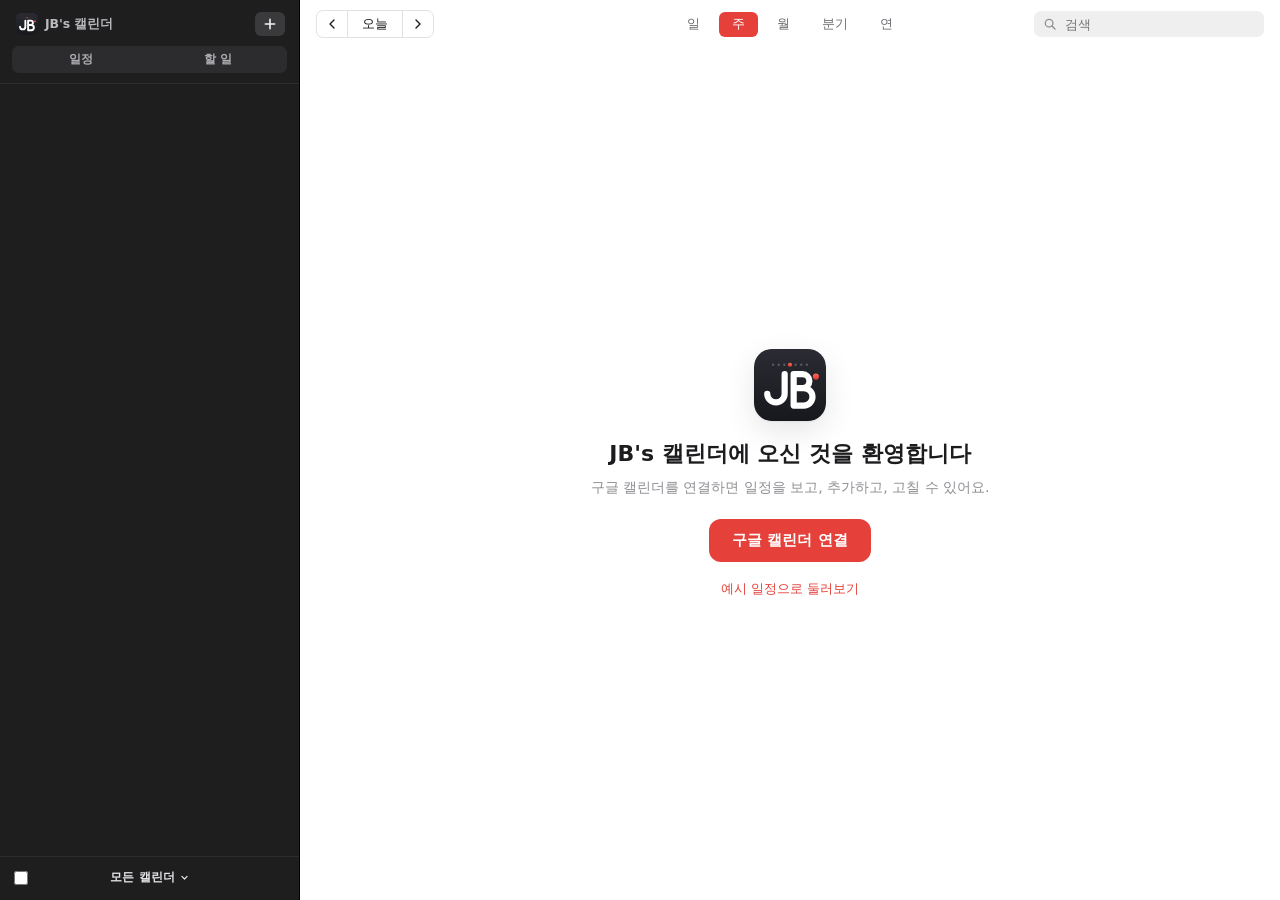
==== index.html @ 86b1883e "Tasks (Google Tasks) in day lists, tasks screen and sidebar; same text size for all-day labels; back" ====
<!doctype html>
<html lang="ko">
<head>
  <meta charset="utf-8">
  <meta name="viewport" content="width=device-width, initial-scale=1, viewport-fit=cover">
  <title>JB's 캘린더</title>
  <meta name="description" content="JB 전용 캘린더">
  <meta name="theme-color" content="#ffffff" media="(prefers-color-scheme: light)">
  <meta name="theme-color" content="#1c1c1e" media="(prefers-color-scheme: dark)">
  <meta name="apple-mobile-web-app-capable" content="yes">
  <meta name="mobile-web-app-capable" content="yes">
  <meta name="apple-mobile-web-app-status-bar-style" content="default">
  <meta name="apple-mobile-web-app-title" content="JB's 캘린더">
  <link rel="manifest" href="manifest.webmanifest">
  <link rel="icon" href="icons/icon.svg" type="image/svg+xml">
  <link rel="icon" href="icons/icon-32.png" sizes="32x32" type="image/png">
  <link rel="apple-touch-icon" href="icons/apple-touch-icon.png">
  <link rel="stylesheet" href="css/styles.css">
</head>
<body>
  <div class="app" id="app">
    <!-- 빠른 입력: 데스크톱은 왼쪽 위 ＋ 아래에 뜨는 작은 창, 휴대폰은 아래에서 올라오는 시트 -->
    <header class="topbar" id="quickPop">
      <div class="qsheet" id="quickSheet" role="dialog" aria-label="새 일정 빠른 입력">
        <div class="qs-grab"></div>
        <div class="qs-head">
          <button type="button" class="qs-btn" id="qsCancel">취소</button>
          <strong>새 일정</strong>
          <button type="submit" class="qs-btn strong" id="qsAdd" form="quickForm">추가</button>
        </div>
        <form class="quick" id="quickForm" autocomplete="off">
          <svg class="quick-icon" viewBox="0 0 24 24" width="18" height="18"><path d="M12 5v14M5 12h14" stroke="currentColor" stroke-width="2.2" stroke-linecap="round"/></svg>
          <input id="quick" type="text" enterkeyhint="done"
            placeholder="빠른 입력: 내일 오후 3시 팀 회의 @본관 /업무" aria-label="자연어로 일정 추가">
          <div class="quick-preview" id="quickPreview" hidden></div>
        </form>
        <p class="qs-hint">예) 내일 오후 3시 팀 회의 @본관 /업무 · 다음주 금요일 7시~9시 저녁 · 모레 종일 연차 · 3일 후 마감</p>
      </div>
      <div class="account" id="account">
        <span class="badge" id="modeBadge" hidden>데모</span>
        <button class="btn ghost" id="authBtn" type="button">구글 연결</button>
      </div>
    </header>
    <div class="qs-scrim" id="qsScrim"></div>

    <!-- 데스크톱: 왼쪽 막대. 휴대폰: ☰ 로 여는 캘린더·설정 시트 -->
    <aside class="sidebar" id="sidebar">
      <!-- 데스크톱 왼쪽 어두운 막대: 앱 이름 + ＋ / 큰 연·월 + 미니 달력 / 날짜별 일정 / 캘린더 묶음 -->
      <div class="sb-top">
        <div class="brand">
          <img src="icons/icon.svg" alt="" width="22" height="22">
          <span id="appName">JB's 캘린더</span>
        </div>
        <button class="sb-plus" id="plusBtn" type="button" aria-label="새 일정 빠른 입력" title="새 일정 빠른 입력 (N)">
          <svg viewBox="0 0 24 24" width="16" height="16"><path d="M12 5v14M5 12h14" stroke="currentColor" stroke-width="2.4" stroke-linecap="round"/></svg>
        </button>
      </div>
      <div class="m-menu-head">
        <strong>캘린더</strong>
        <button type="button" class="qs-btn strong" id="menuDone">완료</button>
      </div>
      <div class="m-menu-acts">
        <button type="button" id="mTodayBtn">오늘로 이동</button>
        <button type="button" id="mViewBtn">3일 보기</button>
        <button type="button" id="mTasksBtn">할 일</button>
      </div>
      <section class="mini" id="mini"></section>
      <!-- 데스크톱 왼쪽: 날짜별 일정 / 할 일 목록 바꾸기 -->
      <div class="sb-tabs" id="sbTabs" role="tablist">
        <button type="button" id="sbEvTab" data-sbtab="ev" role="tab">일정</button>
        <button type="button" id="sbTasksTab" data-sbtab="tasks" role="tab">할 일</button>
      </div>
      <section class="upcoming">
        <h2 class="side-h">다가오는 일정</h2>
        <div id="upcoming"></div>
      </section>
      <section class="sb-tasks tp-host" id="sbTasks" aria-label="할 일" hidden></section>
      <section class="cals" id="calsPanel">
        <h2 class="side-h">캘린더</h2>
        <div class="acct-slot" id="acctSlot"></div>
        <div id="calList"></div>
        <div class="cal-set">
          <label class="cs-row">주 시작
            <select id="weekStartSel">
              <option value="1">월요일</option>
              <option value="0">일요일</option>
            </select>
          </label>
          <button type="button" class="link-btn" id="unhideBtn" hidden></button>
        </div>
      </section>
      <div class="sb-foot">
        <input type="checkbox" id="allCals" aria-label="모든 캘린더 보기">
        <button type="button" class="sb-set" id="calSetBtn" aria-haspopup="true"><span id="calSetLabel">모든 캘린더</span> <svg viewBox="0 0 12 12" width="9" height="9"><path d="M2.5 4.5 6 8l3.5-3.5" fill="none" stroke="currentColor" stroke-width="1.6" stroke-linecap="round" stroke-linejoin="round"/></svg></button>
      </div>
    </aside>

    <main class="main">
      <!-- 휴대폰 위쪽: 큰 연·월 제목(누르면 오늘로) + 월 달력(손잡이로 한 주까지 접힘) -->
      <div class="m-head">
        <button class="m-month" id="monthToggle" aria-label="오늘로 이동"><span id="mTitle"></span></button>
      </div>
      <div class="ticker" id="ticker"></div>

      <div class="toolbar">
        <div class="nav">
          <button class="icon-btn" id="prevBtn" aria-label="이전">
            <svg viewBox="0 0 24 24" width="20" height="20"><path d="M15 6l-6 6 6 6" fill="none" stroke="currentColor" stroke-width="2" stroke-linecap="round" stroke-linejoin="round"/></svg>
          </button>
          <button class="btn" id="todayBtn">오늘</button>
          <button class="icon-btn" id="nextBtn" aria-label="다음">
            <svg viewBox="0 0 24 24" width="20" height="20"><path d="M9 6l6 6-6 6" fill="none" stroke="currentColor" stroke-width="2" stroke-linecap="round" stroke-linejoin="round"/></svg>
          </button>
        </div>
        <h1 class="title" id="title"></h1>
        <div class="seg" id="viewSeg" role="tablist">
          <button data-view="day">일</button>
          <button data-view="week">주</button>
          <button data-view="month">월</button>
          <button data-view="quarter">분기</button>
          <button data-view="year">연</button>
        </div>
        <div class="d-search" id="dSearchBox">
          <label class="ds-box">
            <svg viewBox="0 0 24 24" width="14" height="14"><circle cx="10.5" cy="10.5" r="6.5" fill="none" stroke="currentColor" stroke-width="2.2"/><path d="M15.5 15.5l5 5" stroke="currentColor" stroke-width="2.4" stroke-linecap="round"/></svg>
            <input id="dSearch" type="search" placeholder="검색" aria-label="일정 검색" autocomplete="off">
          </label>
          <div class="ds-pop" id="dSearchPop" hidden><div class="ds-list" id="dSearchList"></div></div>
        </div>
      </div>
      <div class="banner" id="banner" hidden></div>
      <div class="banner ask" id="askBanner" hidden>
        <span>할 일(Google Tasks)을 보려면 구글 권한을 한 번 더 허용해 주세요.</span>
        <span class="ask-btns"><button type="button" class="btn small primary" data-act="tasks-consent">허용하기</button><button type="button" class="btn small ghost" data-act="tasks-later">나중에</button></span>
      </div>
      <div class="view" id="view"></div>

    </main>

    <!-- 휴대폰 아래 떠 있는 막대: ☰ 캘린더·설정 / 새 일정 빠른 입력 / 검색 · 새 일정 편집 -->
    <nav class="m-bar" id="mBar">
      <button class="mb-round" id="menuBtn" aria-label="캘린더·설정">
        <svg viewBox="0 0 24 24" width="24" height="24"><path d="M4 7h16M4 12h16M4 17h16" stroke="currentColor" stroke-width="2" stroke-linecap="round"/></svg>
      </button>
      <button class="mb-pill mb-quick" id="quickBtn"><span>새 일정…</span></button>
      <div class="mb-pill mb-pair">
        <button id="searchBtn" aria-label="일정 검색">
          <svg viewBox="0 0 24 24" width="25" height="25"><circle cx="10.5" cy="10.5" r="6.5" fill="none" stroke="currentColor" stroke-width="2"/><path d="M15.5 15.5l5 5" stroke="currentColor" stroke-width="2.2" stroke-linecap="round"/></svg>
        </button>
        <button id="addBtn" aria-label="새 일정 만들기">
          <svg viewBox="0 0 24 24" width="25" height="25"><path d="M12 4.5v15M4.5 12h15" stroke="currentColor" stroke-width="2.1" stroke-linecap="round"/></svg>
        </button>
      </div>
    </nav>

    <div class="m-search" id="searchSheet" role="dialog" aria-label="일정 검색">
      <div class="ms-head">
        <label class="ms-box">
          <svg viewBox="0 0 24 24" width="18" height="18"><circle cx="10.5" cy="10.5" r="6.5" fill="none" stroke="currentColor" stroke-width="2"/><path d="M15.5 15.5l5 5" stroke="currentColor" stroke-width="2.2" stroke-linecap="round"/></svg>
          <input id="searchInput" type="search" enterkeyhint="search" placeholder="제목·장소·메모 검색" aria-label="일정 검색" autocomplete="off">
        </label>
        <button type="button" class="qs-btn" id="searchCancel">취소</button>
      </div>
      <div class="ms-list ag-main m-list" id="searchList"></div>
    </div>

    <!-- 휴대폰 할 일 화면(☰ → 할 일). 내용은 데스크톱 왼쪽 「할 일」과 같은 tp-host 로 그린다 -->
    <div class="m-tasks" id="tasksSheet" role="dialog" aria-label="할 일">
      <div class="mt-head">
        <strong>할 일</strong>
        <button type="button" class="qs-btn strong" id="tasksDone">완료</button>
      </div>
      <div class="mt-body tp-host" id="tasksBody"></div>
    </div>
  </div>

  <dialog class="editor" id="editor">
    <form method="dialog" id="editorForm">
      <div class="ed-head">
        <span class="ed-dot" id="edDot"></span>
        <input name="title" class="ed-title" placeholder="제목" required>
      </div>
      <p class="ed-note" id="edNote" hidden></p>
      <div class="ed-group">
        <label class="row">캘린더 <select name="calendarId"></select></label>
      </div>
      <div class="ed-group">
        <label class="row switch">종일 <input type="checkbox" name="allDay"></label>
        <div class="row two">
          <span>시작</span>
          <input type="date" name="sDate" required><input type="time" name="sTime" step="300">
        </div>
        <div class="row two">
          <span>종료</span>
          <input type="date" name="eDate" required><input type="time" name="eTime" step="300">
        </div>
        <label class="row">알림
          <select name="reminder">
            <option value="none">없음</option>
            <option value="default">기본</option>
            <option value="5">5분 전</option>
            <option value="10">10분 전</option>
            <option value="15">15분 전</option>
            <option value="30">30분 전</option>
            <option value="60">1시간 전</option>
            <option value="1440">1일 전</option>
          </select>
        </label>
      </div>
      <div class="ed-group">
        <label class="row">장소 <input name="location" placeholder="장소 추가"></label>
        <label class="row col">메모 <textarea name="note" rows="3" placeholder="메모"></textarea></label>
      </div>
      <a class="ed-link" id="edLink" target="_blank" rel="noopener" hidden>구글 캘린더에서 열기 ↗</a>
      <div class="ed-actions">
        <button type="button" class="btn danger" id="edDelete">삭제</button>
        <span class="spacer"></span>
        <button type="button" class="btn" id="edCancel">취소</button>
        <button type="submit" class="btn primary" id="edSave">저장</button>
      </div>
    </form>
  </dialog>

  <dialog class="editor" id="taskEditor">
    <form method="dialog" id="taskForm">
      <div class="ed-head">
        <span class="tsk-box ed-tbox" id="tfBox" aria-hidden="true"></span>
        <input name="title" class="ed-title" placeholder="할 일" required>
      </div>
      <div class="ed-group">
        <label class="row">목록 <select name="listId"></select></label>
        <label class="row switch">마감일 <input type="checkbox" name="hasDue"></label>
        <label class="row" id="tfDueRow">날짜 <input type="date" name="due"></label>
        <label class="row switch">완료 <input type="checkbox" name="done"></label>
      </div>
      <div class="ed-group">
        <label class="row col">메모 <textarea name="notes" rows="3" placeholder="메모"></textarea></label>
      </div>
      <a class="ed-link" id="tfLink" target="_blank" rel="noopener" hidden>구글 할 일에서 열기 ↗</a>
      <div class="ed-actions">
        <button type="button" class="btn danger" id="tfDelete">삭제</button>
        <span class="spacer"></span>
        <button type="button" class="btn" id="tfCancel">취소</button>
        <button type="submit" class="btn primary" id="tfSave">저장</button>
      </div>
    </form>
  </dialog>

  <div class="toast" id="toast" hidden></div>
  <script type="module" src="js/app.js"></script>
</body>
</html>
---- css/styles.css ----
/* JB's 캘린더 — 화면 스타일. 밝은/어두운 모드 모두 지원
   휴대폰: 위 밝은 월 달력(점 표시, 손잡이로 한 주까지 접힘) + 아래 어두운 날짜별 목록 + 떠 있는 아래 막대.
   데스크톱: 왼쪽 어두운 막대(큰 연·월, 미니 달력, 날짜별 일정, 캘린더 묶음) + 오른쪽 밝은 달력(일·주·월·분기·연). */
:root {
  --bg: #ffffff;
  --panel: #ffffff;
  --side: #f5f5f7;
  --grouped: #f2f2f7;
  --card: #ffffff;
  --band: #f7f7f9;
  --line: #e1e1e6;
  --line-soft: #ececf0;
  --text: #1c1c1e;
  --muted: #8e8e93;
  --accent: #e5413a;
  --accent-ink: #ffffff;
  --accent-soft: #fdebea;
  --now: #e5413a;
  --sun: #e5413a;
  --sat: #2f78f0;
  --shadow: 0 1px 2px rgb(0 0 0 / .05), 0 10px 30px rgb(0 0 0 / .10);
  --hair: .5px;
  --r: 12px;
  --sidebar: 280px;
  --tabbar: 52px;
  color-scheme: light dark;
  font-family: -apple-system, BlinkMacSystemFont, "Apple SD Gothic Neo", Pretendard, "Malgun Gothic", "Noto Sans KR", system-ui, sans-serif;
  -webkit-font-smoothing: antialiased;
  -webkit-tap-highlight-color: transparent;
}
/* 휴대폰 화면 색: 위 달력은 밝게, 아래 목록은 늘 어둡게 */
:root {
  --m-red: #e8372c; --m-blue: #3a87f2; --m-sel: #1c1c1e; --m-sel-ink: #fff; --m-other: #a5a5aa; --m-wkend: #f3f3f5; --m-band: #e9e9eb;
  --m-grab: #8a8a8e; --m-bg: #111111; --m-sep: #2a2a2c; --m-gray: #a1a1a6; --m-time: #a9b0bb;
}
@media (prefers-color-scheme: dark) {
  :root { --m-red: #ff5146; --m-sel: #f2f2f7; --m-sel-ink: #000; --m-other: #5a5a5f; --m-wkend: #232326; --m-band: #2e2e31; --m-grab: #6a6a6e; }
}
@media (prefers-color-scheme: dark) {
  :root {
    --bg: #1c1c1e; --panel: #1c1c1e; --side: #232326; --grouped: #000000; --card: #1c1c1e; --band: #252528;
    --line: #38383c; --line-soft: #2c2c30;
    --text: #f2f2f7; --muted: #8e8e93; --accent: #ff554d; --accent-soft: #3a2120; --now: #ff554d;
    --sun: #ff6a62; --sat: #5ea2ff;
    --shadow: 0 1px 2px rgb(0 0 0 / .4), 0 14px 36px rgb(0 0 0 / .5);
  }
}

* { box-sizing: border-box; }
html, body { margin: 0; height: 100%; background: var(--bg); color: var(--text); }
/* 아이폰 사파리가 기기 설정에 따라 일부 글자만 저절로 키우지 않게(밝은/다크·기기와 상관없이 CSS 크기 그대로) */
html { -webkit-text-size-adjust: 100%; text-size-adjust: 100%; }
body { overflow: hidden; font-size: 14px; }
button { font: inherit; color: inherit; background: none; border: 0; cursor: pointer; padding: 0; }
input, select, textarea { font: inherit; color: inherit; }
[hidden] { display: none !important; }
.spacer { flex: 1; }

/* ---------- 큰 틀 (데스크톱) ---------- */
.app {
  display: grid;
  grid-template-columns: var(--sidebar) 1fr;
  grid-template-rows: auto 1fr;
  grid-template-areas: "top top" "side main";
  height: 100vh; height: 100dvh;
  padding: env(safe-area-inset-top) env(safe-area-inset-right) 0 env(safe-area-inset-left);
}
.topbar {
  grid-area: top; display: flex; align-items: center; gap: 16px;
  padding: 10px 16px; border-bottom: 1px solid var(--line); background: var(--side);
}
.brand { display: flex; align-items: center; gap: 10px; width: calc(var(--sidebar) - 32px); font-weight: 800; font-size: 17px; letter-spacing: -.02em; flex: none; }
.brand img { border-radius: 7px; box-shadow: 0 1px 3px rgb(0 0 0 / .18); }
.account { margin-left: auto; display: flex; align-items: center; gap: 8px; }
.badge { font-size: 11px; font-weight: 700; padding: 3px 8px; border-radius: 99px; background: var(--accent-soft); color: var(--accent); }

.sidebar {
  grid-area: side; overflow-y: auto; background: var(--side);
  border-right: 1px solid var(--line); padding: 14px 14px 32px;
}
.main { grid-area: main; display: flex; flex-direction: column; min-width: 0; min-height: 0; background: var(--panel); }
.view { flex: 1; min-height: 0; position: relative; }

/* 휴대폰 전용 요소는 데스크톱에서 숨김 */
.m-head, .ticker, .m-bar, .m-search, .m-tasks, .m-menu-head, .m-menu-acts, .qs-scrim, .qs-grab, .qs-head, .qs-hint { display: none; }
.qsheet { display: contents; }

/* ---------- 버튼 ---------- */
.btn {
  border: 1px solid var(--line); background: var(--panel); border-radius: 8px;
  padding: 6px 12px; font-weight: 600; font-size: 13px; white-space: nowrap;
}
.btn:hover { background: var(--line-soft); }
.btn.ghost { background: transparent; }
.btn.primary { background: var(--accent); color: var(--accent-ink); border-color: transparent; }
.btn.primary:hover { filter: brightness(1.06); }
.btn.danger { color: var(--now); }
.btn.small { padding: 3px 9px; font-size: 12px; }
.btn.big { padding: 11px 22px; font-size: 15px; border-radius: 12px; }
.icon-btn { width: 32px; height: 32px; border-radius: 8px; display: inline-grid; place-items: center; color: var(--muted); }
.icon-btn:hover { background: var(--line-soft); color: var(--text); }
.icon-btn.sm { width: 26px; height: 26px; font-size: 18px; }
.link-btn { color: var(--accent); font-size: 13px; margin-top: 8px; }

/* ---------- 빠른 입력 ---------- */
.quick { position: relative; flex: 1; max-width: 680px; }
.quick input {
  width: 100%; height: 38px; border-radius: 10px; border: 1px solid var(--line);
  background: var(--panel); padding: 0 14px 0 38px; font-size: 15px; outline: none;
  box-shadow: 0 1px 1px rgb(0 0 0 / .03);
}
.quick input:focus { border-color: var(--accent); box-shadow: 0 0 0 3px color-mix(in srgb, var(--accent) 20%, transparent); }
.quick-icon { position: absolute; left: 12px; top: 10px; color: var(--accent); }
.quick-preview {
  position: absolute; left: 0; right: 0; top: 46px; z-index: 30;
  background: var(--panel); border: 1px solid var(--line); border-radius: 12px; box-shadow: var(--shadow);
  padding: 11px 14px; display: flex; flex-wrap: wrap; align-items: center; gap: 6px 12px; font-size: 13px;
}
.quick-preview strong { width: 100%; font-size: 15px; display: flex; align-items: center; gap: 8px; }
.quick-preview strong::before { content: ""; width: 4px; height: 18px; border-radius: 2px; background: var(--c); flex: none; }
.pv-row { color: var(--muted); }
.pv-row em { display: none; }
.quick-preview .pv-date { color: var(--text); font-weight: 600; }
.pv-why { font-size: 11px; font-weight: 700; color: var(--accent); background: color-mix(in srgb, var(--accent) 12%, transparent); padding: 1px 6px; border-radius: 5px; margin-left: 4px; }
.pv-cal span { display: inline-flex; align-items: center; gap: 5px; }
.pv-cal i { width: 8px; height: 8px; border-radius: 50%; background: var(--c); }
.quick-preview kbd { margin-left: auto; font: 600 11px ui-monospace, monospace; color: var(--muted); border: 1px solid var(--line); border-radius: 5px; padding: 1px 5px; }

/* ---------- 데스크톱 도구막대 ---------- */
.toolbar { display: flex; align-items: center; gap: 14px; padding: 12px 18px; border-bottom: 1px solid var(--line); }
.nav { display: flex; align-items: center; gap: 4px; }
.title { font-size: 21px; margin: 0; letter-spacing: -.02em; font-weight: 800; white-space: nowrap; }
.seg { margin-left: auto; display: flex; background: var(--side); border: 1px solid var(--line); border-radius: 9px; padding: 2px; }
.seg button { padding: 5px 14px; border-radius: 7px; font-weight: 600; font-size: 13px; color: var(--muted); }
.seg button.on { background: var(--panel); color: var(--text); box-shadow: 0 1px 3px rgb(0 0 0 / .12); }
.banner { padding: 8px 18px; background: color-mix(in srgb, var(--now) 10%, var(--panel)); color: var(--now); font-size: 13px; border-bottom: 1px solid var(--line); }

/* ---------- 미니 달력 (데스크톱 왼쪽) ---------- */
.mc-head { display: flex; align-items: center; justify-content: space-between; padding: 0 2px 6px; }
.mc-head strong { font-size: 15px; font-weight: 800; }
.mc-grid { display: grid; grid-template-columns: repeat(7, 1fr); text-align: center; }
.mc-wd { font-size: 11px; color: var(--muted); padding: 4px 0; font-weight: 600; }
.mc-day { height: 36px; display: flex; flex-direction: column; align-items: center; justify-content: center; gap: 2px; border-radius: 9px; font-size: 13px; font-variant-numeric: tabular-nums; }
.mc-day span { width: 25px; height: 25px; line-height: 25px; border-radius: 50%; }
.mc-day b { display: flex; gap: 2px; height: 4px; }
.mc-day b i { width: 4px; height: 4px; border-radius: 50%; }
.mc-day:hover { background: var(--line-soft); }
.mc-day.inrange { background: color-mix(in srgb, var(--accent) 7%, transparent); border-radius: 0; }
.mc-day.other { opacity: .38; }
/* 미니 달력: 여섯 주 높이 안에서 위아래로 계속 넘겨 본다 */
.mc-scroll {
  position: relative; height: calc(6 * 36px); overflow-y: auto; overscroll-behavior: contain;
  scrollbar-width: none; text-align: center;
}
.mc-scroll::-webkit-scrollbar { display: none; }
.mc-week { display: grid; grid-template-columns: repeat(7, 1fr); height: 36px; }
.mc-day { transition: opacity .2s; }
.sun { color: var(--sun); }
.sat { color: var(--sat); }
.mc-day.today span { color: var(--accent); font-weight: 800; }
.mc-day.sel span { background: var(--accent); color: var(--accent-ink); font-weight: 700; }
.mc-day.sel { box-shadow: inset 0 0 0 1.5px var(--accent); }
.side-h { font-size: 12px; text-transform: uppercase; letter-spacing: .04em; color: var(--muted); margin: 22px 4px 8px; font-weight: 700; }

/* ---------- 다가오는 일정 (데스크톱 왼쪽, 짧은 목록) ---------- */
.ag-day { margin-bottom: 10px; }
.ag-h { font-size: 12px; font-weight: 700; color: var(--muted); padding: 6px 4px; position: sticky; top: -14px; background: var(--side); z-index: 1; margin: 0; }
.ag-day.today .ag-h { color: var(--accent); }
.ag-ev {
  width: 100%; display: grid; grid-template-columns: 62px 3px 1fr; gap: 10px; align-items: stretch;
  text-align: left; padding: 6px 4px; border-radius: 8px;
}
.ag-ev:hover { background: var(--line-soft); }
.ag-ev.past { opacity: .5; }
.ag-time { font-size: 12px; color: var(--muted); font-variant-numeric: tabular-nums; display: flex; flex-direction: column; padding-top: 1px; }
.ag-time small { font-size: 11px; opacity: .75; }
.ag-bar { background: var(--c); border-radius: 2px; }
.ag-body { display: flex; flex-direction: column; min-width: 0; }
.ag-title { font-weight: 600; white-space: nowrap; overflow: hidden; text-overflow: ellipsis; }
.ag-loc { font-size: 12px; color: var(--muted); white-space: nowrap; overflow: hidden; text-overflow: ellipsis; }
.ag-empty { color: var(--muted); font-size: 13px; padding: 4px 4px 8px 80px; }

/* ---------- 날짜별 연속 목록 (휴대폰 기본 · 데스크톱 목록 보기) ---------- */
.ag-main {
  height: 100%; overflow-y: auto; overscroll-behavior: contain; -webkit-overflow-scrolling: touch;
  padding-inline: max(0px, calc((100% - 860px) / 2));
}
.ag-main .ag-day { margin: 0; }
.ag-main .ag-h {
  position: sticky; top: 0; z-index: 2; margin: 0;
  font-size: 13px; font-weight: 600; color: var(--muted); letter-spacing: -.01em;
  background: var(--band); padding: 7px 16px;
  border-top: var(--hair) solid var(--line); border-bottom: var(--hair) solid var(--line);
}
.ag-main .ag-h b { color: var(--accent); font-weight: 800; margin-right: 6px; }
.ag-main .ag-day.today .ag-h { color: var(--text); }
.ag-main .ag-day.sun .ag-h { color: var(--sun); }
.ag-main .ag-day.sat .ag-h { color: var(--sat); }
.ag-main .ag-ev {
  position: relative; grid-template-columns: 72px 4px 1fr; gap: 12px;
  padding: 11px 16px; border-radius: 0; font-size: 16px;
}
.ag-main .ag-ev + .ag-ev::before, .ag-main .ag-now + .ag-ev::before {
  content: ""; position: absolute; top: 0; left: 104px; right: 0; border-top: var(--hair) solid var(--line);
}
.ag-main .ag-ev:hover { background: var(--line-soft); }
.ag-main .ag-ev:active { background: var(--line); }
.ag-main .ag-ev.past { opacity: 1; }
.ag-main .ag-ev.past .ag-title, .ag-main .ag-ev.past .ag-time, .ag-main .ag-ev.past .ag-loc { opacity: .45; }
.ag-main .ag-ev.past .ag-bar { opacity: .5; }
.ag-main .ag-time { font-size: 13px; line-height: 1.35; padding-top: 1px; }
.ag-main .ag-t1 { color: var(--text); font-weight: 500; }
.ag-main .ag-ev.allday .ag-t1 { color: var(--muted); }
.ag-main .ag-time small { font-size: 12px; opacity: 1; color: var(--muted); }
.ag-main .ag-title { font-size: 16px; font-weight: 600; letter-spacing: -.01em; line-height: 1.3; }
.ag-main .ag-loc { font-size: 13px; margin-top: 2px; }
.ag-main .ag-empty { padding: 11px 16px 11px 104px; font-size: 14px; }
.ag-main .ag-day.before .ag-empty { opacity: .7; }
.ag-now { display: flex; align-items: center; padding: 0 16px 0 0; height: 0; position: relative; z-index: 1; }
.ag-now span {
  font-size: 11px; font-weight: 800; color: #fff; background: var(--now); border-radius: 6px;
  padding: 1px 6px; margin-left: 12px; white-space: nowrap; font-variant-numeric: tabular-nums;
}
.ag-now::after { content: ""; flex: 1; height: 2px; background: var(--now); }
.ag-tail { height: 60vh; }

/* ---------- 캘린더 목록 ---------- */
.cal-item { display: flex; align-items: center; gap: 10px; padding: 6px 4px; border-radius: 8px; cursor: pointer; }
.cal-item:hover { background: var(--line-soft); }
.cal-item input { position: absolute; opacity: 0; pointer-events: none; }
.cal-check { width: 17px; height: 17px; border-radius: 50%; border: 2px solid var(--c); display: grid; place-items: center; flex: none; }
.cal-item input:checked + .cal-check { background: var(--c); }
.cal-item input:checked + .cal-check::after { content: ""; width: 4px; height: 8px; border: solid #fff; border-width: 0 2px 2px 0; transform: translateY(-1px) rotate(45deg); }
.cal-item input:focus-visible + .cal-check { outline: 2px solid var(--accent); outline-offset: 2px; }
.cal-name { flex: 1; min-width: 0; white-space: nowrap; overflow: hidden; text-overflow: ellipsis; }
.cal-ro, .cal-sub { font-size: 11px; color: var(--muted); }

/* ---------- 일/주 보기 ---------- */
.tg { display: flex; flex-direction: column; height: 100%; }
.tg-row { display: grid; grid-template-columns: 64px repeat(var(--n), minmax(0, 1fr)); }
.tg-gutter { font-size: 11px; color: var(--muted); text-align: right; padding: 6px 8px 0 0; }
.tg-head { border-bottom: 1px solid var(--line); }
.tg-dh { display: flex; align-items: baseline; justify-content: center; gap: 6px; padding: 8px 0 6px; }
.tg-dh .dow { font-size: 12px; color: var(--muted); }
.tg-dh .dnum { font-size: 20px; font-weight: 600; font-variant-numeric: tabular-nums; width: 34px; height: 34px; line-height: 34px; border-radius: 50%; text-align: center; }
.tg-dh.sun .dow, .tg-dh.sun .dnum { color: var(--sun); }
.tg-dh.sat .dow, .tg-dh.sat .dnum { color: var(--sat); }
.tg-dh.today .dnum { background: var(--accent); color: var(--accent-ink); }
.tg-dh.today .dow { color: var(--accent); font-weight: 700; }
/* 고른 날: 머리글·시간 칸·월 칸 모두 같은 테두리 상자 */
.tg-dh { border-radius: 8px; user-select: none; -webkit-user-select: none; }
.tg-dh.sel { box-shadow: inset 0 0 0 2px var(--accent); background: color-mix(in srgb, var(--accent) 8%, transparent); }
.tg-allday { border-bottom: 1px solid var(--line); min-height: 30px; }
.tg-ad { border-left: 1px solid var(--line-soft); padding: 3px; display: flex; flex-direction: column; gap: 2px; min-width: 0; }
.tg-scroll { flex: 1; overflow-y: auto; overscroll-behavior: contain; }
.tg-body { position: relative; padding-top: 8px; }
.tg-hours { height: calc(24 * var(--hh)); }
.tg-hl { height: var(--hh); position: relative; }
.tg-hl span { position: absolute; right: 8px; top: -7px; font-size: 11px; color: var(--muted); white-space: nowrap; }
.tg-col {
  position: relative; height: calc(24 * var(--hh)); border-left: 1px solid var(--line-soft);
  background-image: repeating-linear-gradient(to bottom, var(--line-soft) 0 1px, transparent 1px var(--hh));
}
.tg-col.today { background-color: color-mix(in srgb, var(--accent) 3%, transparent); }
.tg-col.sel { background-color: color-mix(in srgb, var(--accent) 6%, transparent); }
.tg-ev {
  position: absolute; z-index: 1; display: flex; flex-direction: column; align-items: flex-start; overflow: hidden;
  text-align: left; padding: 3px 7px; border-radius: 6px; font-size: 12px; line-height: 1.3;
  background: color-mix(in srgb, var(--c) 16%, var(--panel));
  border-left: 3px solid var(--c);
  color: color-mix(in srgb, var(--c) 55%, var(--text));
}
.tg-ev:hover { z-index: 3; background: color-mix(in srgb, var(--c) 26%, var(--panel)); }
.tg-ev { container-type: inline-size; }
.tg-ev .t { font-weight: 700; color: var(--text); max-width: 100%; word-break: keep-all; overflow-wrap: anywhere;
  display: -webkit-box; -webkit-box-orient: vertical; -webkit-line-clamp: 3; overflow: hidden; }
.tg-ev.short .t { -webkit-line-clamp: 1; white-space: nowrap; text-overflow: ellipsis; display: block; flex: 0 1 auto; min-width: 0; }
.tg-ev.short .tm { flex: none; }
/* 칸이 좁으면 시간·장소를 숨기고 제목만 */
@container (max-width: 80px) { .tg-ev .tm, .tg-ev .loc { display: none; } }
.tg-ev .tm, .tg-ev .loc { opacity: .9; white-space: nowrap; overflow: hidden; text-overflow: ellipsis; max-width: 100%; }
.tg-ev.short { flex-direction: row; gap: 6px; align-items: center; padding-top: 1px; }
.tg-ev.past { opacity: .6; }
.now-line { position: absolute; left: -1px; right: 0; height: 2px; background: var(--now); z-index: 4; pointer-events: none; }
.now-line::before { content: ""; position: absolute; left: -5px; top: -4px; width: 10px; height: 10px; border-radius: 50%; background: var(--now); }

/* ---------- 칩(월 보기·종일) ---------- */
.chip {
  display: flex; align-items: center; gap: 4px; width: 100%; min-width: 0; text-align: left;
  font-size: 12px; line-height: 18px; padding: 0 5px; border-radius: 5px; white-space: nowrap; overflow: hidden;
}
.chip:hover { background: var(--line-soft); }
.chip i { width: 6px; height: 6px; border-radius: 50%; background: var(--c); flex: none; }
.chip .ct { color: var(--muted); font-variant-numeric: tabular-nums; flex: none; display: inline-flex; align-items: center; gap: 4px; }
.chip.fill { background: color-mix(in srgb, var(--c) 20%, var(--panel)); color: color-mix(in srgb, var(--c) 45%, var(--text)); font-weight: 600; display: block; text-overflow: ellipsis; }

/* ---------- 월 보기 ---------- */
.mv { display: flex; flex-direction: column; height: 100%; }
.mv-head { display: grid; grid-template-columns: repeat(7, 1fr); border-bottom: 1px solid var(--line); }
.mv-head span { text-align: right; padding: 8px 10px; font-size: 12px; color: var(--muted); font-weight: 600; }
.mv-head span.sun { color: var(--sun); } .mv-head span.sat { color: var(--sat); }
.mv-head { scrollbar-gutter: stable; overflow: hidden; }
/* 주 줄을 위아래로 이어 붙여 달과 달 사이를 끊김 없이 스크롤 */
.mv-scroll { flex: 1; min-height: 0; overflow-y: auto; overscroll-behavior: contain; position: relative; scrollbar-gutter: stable; }
.mv-week { display: grid; grid-template-columns: repeat(7, minmax(0, 1fr)); height: var(--wh); }
.mv-cell { border-right: 1px solid var(--line-soft); border-bottom: 1px solid var(--line-soft); padding: 4px 4px 2px; display: flex; flex-direction: column; gap: 1px; min-height: 0; overflow: hidden; cursor: default; transition: background-color .2s; }
.mv-dl { align-self: flex-end; display: flex; align-items: center; gap: 4px; flex: none; }
.mv-mon { font-size: 12px; font-weight: 700; color: var(--accent); }
.mv-cell.other .mv-mon { color: var(--muted); }
.mv-cell:nth-child(7n) { border-right: 0; }
.mv-date { align-self: flex-end; font-size: 13px; font-weight: 600; width: 26px; height: 26px; line-height: 26px; text-align: center; border-radius: 50%; font-variant-numeric: tabular-nums; flex: none; }
.mv-cell.other { background: color-mix(in srgb, var(--side) 55%, transparent); }
.mv-cell.other .mv-date { opacity: .4; }
.mv-date { transition: opacity .2s; }
.mv-cell.is-sun .mv-date { color: var(--sun); } .mv-cell.is-sat .mv-date { color: var(--sat); }
.mv-cell.today .mv-date { background: var(--accent); color: var(--accent-ink); }
/* 고른 날: 칸 전체를 강조색 테두리 상자로. 더블클릭 때 글자가 파랗게 잡히지 않게 */
.mv-cell { user-select: none; -webkit-user-select: none; }
.mv-cell.sel { box-shadow: inset 0 0 0 2px var(--accent); background: color-mix(in srgb, var(--accent) 7%, transparent); }
.more { align-self: flex-start; font-size: 11px; line-height: 16px; color: var(--muted); padding: 0 6px; border-radius: 5px; font-weight: 600; flex: none; }
.more:hover { background: var(--line-soft); color: var(--text); }

/* 「+N개 더」를 누르면 뜨는 그날 일정 창 */
.day-pop {
  position: fixed; z-index: 40; background: var(--panel); border: 1px solid var(--line); border-radius: var(--r);
  box-shadow: var(--shadow); padding: 8px 6px 6px; max-height: min(420px, 70vh); display: flex; flex-direction: column;
  animation: pop-in .14s ease-out;
}
.day-pop:focus { outline: none; }
@keyframes pop-in { from { opacity: 0; transform: scale(.97); } }
.dp-head { display: flex; align-items: center; justify-content: space-between; padding: 0 4px 6px 6px; border-bottom: 1px solid var(--line-soft); margin-bottom: 4px; }
.dp-title { display: flex; align-items: baseline; gap: 8px; padding: 2px 6px; border-radius: 8px; }
.dp-title:hover { background: var(--line-soft); }
.dp-title b { font-size: 22px; font-weight: 800; letter-spacing: -.02em; font-variant-numeric: tabular-nums; }
.dp-title span { font-size: 13px; font-weight: 600; color: var(--muted); }
.dp-title.sun b { color: var(--sun); } .dp-title.sat b { color: var(--sat); }
.dp-list { overflow-y: auto; overscroll-behavior: contain; }
.day-pop .ag-ev { padding: 6px; }
.dots { display: flex; gap: 3px; justify-content: center; }
.dots i { width: 6px; height: 6px; border-radius: 50%; }

/* ---------- 환영 화면 ---------- */
.welcome { height: 100%; display: flex; flex-direction: column; align-items: center; justify-content: center; text-align: center; gap: 10px; padding: 24px; }
.welcome img { border-radius: 18px; box-shadow: var(--shadow); margin-bottom: 8px; }
.welcome h2 { margin: 0; font-size: 22px; }
.welcome p { color: var(--muted); margin: 0 0 12px; }

/* ---------- 일정 상세·편집 시트 (가운데 떠 있는 카드) ---------- */
.editor {
  width: min(440px, 92vw); max-height: min(720px, 88dvh); overflow: auto;
  border: 0; border-radius: 16px; padding: 0;
  background: var(--grouped); color: var(--text); box-shadow: var(--shadow);
}
.editor[open] { animation: sheet-in .22s cubic-bezier(.2, .9, .3, 1); }
@keyframes sheet-in { from { transform: translateY(14px) scale(.98); opacity: 0; } to { transform: none; opacity: 1; } }
.editor::backdrop { background: rgb(0 0 0 / .32); backdrop-filter: blur(2px); }
.editor form { padding: 14px; }
.ed-head { display: flex; align-items: center; gap: 12px; background: var(--card); border-radius: var(--r); padding: 10px 14px; }
.ed-dot { width: 14px; height: 14px; border-radius: 50%; flex: none; }
.ed-title { flex: 1; min-width: 0; border: 0; outline: none; font-size: 20px; font-weight: 700; background: transparent; padding: 4px 0; letter-spacing: -.01em; }
.ed-note { font-size: 12px; color: var(--muted); margin: 8px 6px 0; }
.ed-group { background: var(--card); border-radius: var(--r); padding: 0 14px; margin-top: 12px; }
.row { display: grid; grid-template-columns: 56px 1fr; align-items: center; gap: 8px; padding: 9px 0; font-size: 14px; color: var(--muted); }
.row + .row { border-top: var(--hair) solid var(--line); }
.row.two { grid-template-columns: 56px 1fr auto; }
.row.col { grid-template-columns: 1fr; }
.row.switch input { justify-self: end; width: 20px; height: 20px; accent-color: var(--accent); }
.row input:not([type=checkbox]), .row select, .row textarea {
  width: 100%; border: 0; border-radius: 8px; padding: 6px 8px; background: var(--grouped); font-size: 15px; color: var(--text);
}
.row input[type=time] { width: 120px; }
.row textarea { resize: vertical; }
.ed-link { display: inline-block; font-size: 13px; color: var(--accent); margin: 10px 6px 0; text-decoration: none; }
.ed-actions { display: flex; align-items: center; gap: 8px; margin-top: 14px; }
.ed-actions .btn { padding: 8px 16px; font-size: 14px; border-radius: 10px; }
.ed-actions .btn:not(.primary) { background: var(--card); border-color: transparent; }

/* ---------- 토스트 ---------- */
.toast {
  position: fixed; left: 0; right: 0; margin: 0 auto; width: max-content; bottom: calc(24px + env(safe-area-inset-bottom)); z-index: 70;
  background: #2a2a2e; color: #fff; padding: 10px 14px 10px 16px; border-radius: 14px; box-shadow: var(--shadow);
  display: flex; align-items: center; gap: 12px; font-size: 13px; max-width: 92vw;
}
.toast .btn { background: transparent; color: #ff8a83; border-color: #48484e; }

@keyframes flash { 0%, 60% { box-shadow: inset 0 0 0 2px color-mix(in srgb, var(--accent) 55%, transparent); } 100% { box-shadow: none; } }
.flash { animation: flash 1.6s ease-out; }


/* ---------- 할 일 (Google Tasks): 체크 상자 줄 ---------- */
.tsk { display: grid; grid-template-columns: auto minmax(0, 1fr); align-items: center; column-gap: 10px; cursor: pointer; text-align: left; outline-offset: -2px; }
.tsk-box {
  position: relative; width: 16px; height: 16px; border-radius: 4.5px; border: 2px solid var(--c, var(--muted));
  display: grid; place-items: center; flex: none; padding: 0; background: transparent; box-sizing: border-box;
}
.tsk-box::before { content: ""; position: absolute; inset: -10px; } /* 손가락으로 누르기 쉽게 넓힌 자리 */
.tsk.done .tsk-box, .tsk-box.on { background: var(--c, var(--muted)); }
.tsk.done .tsk-box::after, .tsk-box.on::after {
  content: ""; width: 30%; height: 58%; border: solid #fff; border-width: 0 2px 2px 0; transform: translateY(-12%) rotate(45deg);
}
.tsk-title { min-width: 0; overflow-wrap: anywhere; }
.tsk-meta { grid-column: 2; font-size: 12px; color: var(--muted); }
.tsk.over .tsk-meta { color: var(--now); }
.tsk.done .tsk-title { text-decoration: line-through; color: var(--muted); }
.tp-add { display: flex; align-items: center; gap: 10px; }
.tp-add .tsk-box { border-style: dashed; }
.tp-add input { flex: 1; min-width: 0; border: 0; outline: none; background: transparent; }
.tp-add select { border: 0; border-radius: 6px; max-width: 40%; }
.tp-msg { padding: 14px 6px; }
.tp-msg p { margin: 0 0 10px; color: var(--muted); line-height: 1.5; }
.tp-more { color: inherit; font: inherit; }
.ed-tbox { width: 20px; height: 20px; border-radius: 6px; }
/* 할 일 권한 다시 묻는 띠 */
.banner.ask { display: flex; align-items: center; flex-wrap: wrap; gap: 6px 10px; color: var(--text); background: color-mix(in srgb, #3a87f2 12%, var(--panel)); }
.banner.ask[hidden] { display: none; }
.ask-btns { margin-left: auto; display: flex; gap: 6px; }

/* 데스크톱 목록 보기(L) 안의 할 일 줄: 제목이 일정 제목과 같은 자리에 오게 */
.ag-main .ag-task { grid-template-columns: 88px minmax(0, 1fr); column-gap: 12px; padding: 11px 16px; font-size: 16px; }
.ag-main .ag-task .tsk-box { justify-self: end; }
.ag-main .ag-task .tsk-title { font-weight: 600; letter-spacing: -.01em; line-height: 1.3; }
.ag-main .ag-task .tsk-meta { font-size: 13px; }
.ag-main .ag-task:hover { background: var(--line-soft); }

/* ================= 데스크톱 (넓은 화면) ================= */
@media (min-width: 761px) {
  :root {
    --sidebar: 300px;
    --sb-bg: #1e1e1f; --sb-text: #f2f2f7; --sb-muted: #8e8e93; --sb-line: #2e2e30; --sb-sel: #636366; --sb-band: #333335; --sb-red: #ff453a;
    --wk: #f6f6f7; --date: #3a3a3c; --date-dim: #b8b8bd; --pill: #a7a7ac;
  }
  @media (prefers-color-scheme: dark) {
    :root { --wk: #232326; --date: #d1d1d6; --date-dim: #5a5a5f; --pill: #636366; }
  }
  .app { grid-template-rows: minmax(0, 1fr); grid-template-areas: "side main"; }

  /* ---- 빠른 입력: 왼쪽 위 ＋ 아래 작은 창 ---- */
  .topbar {
    position: fixed; left: 12px; top: 46px; z-index: 45; width: 470px; display: none;
    background: var(--panel); border: 1px solid var(--line); border-radius: 12px; box-shadow: var(--shadow); padding: 12px;
  }
  body.quick-open .topbar { display: block; animation: pop-in .14s ease-out; }
  .qsheet { display: block; }
  .quick { max-width: none; }
  .quick-preview { position: static; margin-top: 10px; box-shadow: none; border: 0; border-radius: 0; padding: 2px 2px 0; }
  .qs-hint { display: block; color: var(--muted); font-size: 12px; line-height: 1.5; margin: 8px 2px 0; }
  .qsheet:has(.quick-preview:not([hidden])) .qs-hint { display: none; }

  /* ---- 왼쪽 어두운 막대 ---- */
  .sidebar {
    display: flex; flex-direction: column; overflow: hidden; position: relative; padding: 0;
    background: var(--sb-bg); color: var(--sb-text); border-right: 1px solid #000;
  }
  .sb-top { display: flex; align-items: center; justify-content: space-between; padding: 12px 14px 0 16px; flex: none; }
  .brand { display: flex; align-items: center; gap: 7px; width: auto; font-size: 12.5px; font-weight: 700; color: #b9b9be; letter-spacing: -.01em; }
  .brand img { border-radius: 5px; box-shadow: none; }
  .sb-plus { width: 30px; height: 24px; border-radius: 6px; display: grid; place-items: center; background: #3a3a3c; color: #f2f2f7; }
  .sb-plus:hover { background: #48484a; }
  .mini { padding: 0 12px; flex: none; }
  .mc-head { display: flex; align-items: center; justify-content: space-between; padding: 12px 4px 10px; }
  .mc-title { margin: 0; font-size: 27px; line-height: 32px; letter-spacing: -.03em; font-weight: 700; color: #fff; white-space: nowrap; }
  .mc-title .y { color: var(--sb-red); font-weight: 400; }
  .mc-title b { font-weight: 700; }
  .mc-arrows { display: flex; gap: 2px; }
  .mc-arrows .icon-btn { color: #d1d1d6; width: 24px; height: 24px; }
  .mc-arrows .icon-btn:hover { background: #3a3a3c; color: #fff; }
  .mc-wd { font-size: 10px; color: var(--sb-muted); padding: 2px 0 3px; font-weight: 600; }
  .mc-scroll { height: calc(6 * 26px); }
  .mc-week { height: 26px; border-radius: 7px; }
  .mc-week.cur { background: var(--sb-band); }
  .mc-day { height: 26px; justify-content: flex-start; padding-top: 1px; gap: 1px; border-radius: 7px; font-size: 12.5px; font-weight: 600; color: var(--sb-text); }
  .mc-day span { width: 20px; height: 20px; line-height: 20px; }
  .mc-day b { height: 3px; gap: 2px; }
  .mc-day b i { width: 3px; height: 3px; }
  .mc-day:hover { background: rgb(255 255 255 / .07); }
  .mc-day.other { opacity: 1; color: #6a6a6f; }
  .mc-day.other b { opacity: .5; }
  .mc-day.inrange { background: rgb(255 255 255 / .05); border-radius: 0; }
  .mc-day.today span { color: var(--sb-red); font-weight: 800; }
  .mc-day.sel span { background: var(--sb-sel); color: #fff; font-weight: 700; }
  .mc-day.sel.today span { background: var(--sb-red); color: #fff; }
  .mc-day.sel { box-shadow: none; }
  .mc-day.sun, .mc-day.sat { color: inherit; }

  /* 날짜별 일정 (어두운) */
  .upcoming { flex: 1; min-height: 0; overflow-y: auto; padding: 6px 10px 10px; margin-top: 10px; border-top: 1px solid var(--sb-line); scrollbar-width: thin; scrollbar-color: #444 transparent; }
  .upcoming .side-h { display: none; }
  .sa-day { margin: 0 0 6px; }
  .sa-h {
    position: sticky; top: -6px; z-index: 1; background: var(--sb-bg); margin: 0;
    display: flex; align-items: center; justify-content: space-between; gap: 8px;
    padding: 9px 6px 4px; font-size: 12.5px; font-weight: 500; color: var(--sb-muted);
  }
  .sa-h b { color: #e5e5ea; font-weight: 800; margin-right: 2px; }
  .sa-day.today .sa-h b { color: var(--sb-red); }
  .sa-h .m-wx { font-size: 12px; color: #e5e5ea; white-space: nowrap; font-weight: 500; }
  .sa-h .m-wx b { margin: 0; }
  .sa-h .m-wx i { font-size: 13px; margin-left: 3px; }
  .sa-ads { display: flex; flex-wrap: wrap; gap: 4px; padding: 2px 6px 4px; }
  .sa-ad {
    display: inline-block; width: auto; max-width: 100%; white-space: nowrap; overflow: hidden; text-overflow: ellipsis;
    background: var(--c); color: #fff; font-size: 12px; font-weight: 500; line-height: 18px; padding: 0 7px; border-radius: 4px;
  }
  .sa-ad:hover { filter: brightness(1.1); }
  .sa-ev {
    width: 100%; display: grid; grid-template-columns: 15px minmax(0, 1fr); align-items: center; row-gap: 0;
    text-align: left; padding: 4px 8px 4px 6px; border-radius: 6px; color: var(--sb-text);
  }
  .sa-ev + .sa-ev { margin-top: 1px; }
  .sa-ev i { width: 8px; height: 8px; border-radius: 50%; background: var(--c); grid-row: 1; }
  .sa-t { grid-column: 2; font-size: 11px; font-weight: 700; color: #d1d1d6; font-variant-numeric: tabular-nums; }
  .sa-title { grid-column: 2; font-size: 13px; font-weight: 500; white-space: nowrap; overflow: hidden; text-overflow: ellipsis; }
  .sa-ev:hover { background: rgb(255 255 255 / .07); }
  .sa-ev.hl { background: var(--c); }
  .sa-ev.hl i { background: #fff; box-shadow: 0 0 0 1.5px rgb(255 255 255 / .4); }
  .sa-ev.hl .sa-t { color: #fff; }
  .sa-ev.past { opacity: .45; }
  .upcoming .ag-empty { color: #6a6a6f; font-size: 12px; padding: 0 6px 6px; }
  /* 왼쪽 목록의 할 일 줄(점 대신 작은 체크 상자) */
  .sa-task { grid-template-columns: 15px minmax(0, 1fr); column-gap: 0; padding: 4px 8px 4px 6px; border-radius: 6px; color: var(--sb-text); }
  .sa-task .tsk-box { width: 10px; height: 10px; border-width: 1.5px; border-radius: 3px; }
  .sa-task.done .tsk-box::after { border-width: 0 1.5px 1.5px 0; }
  .sa-task .tsk-title { font-size: 13px; font-weight: 500; white-space: nowrap; overflow: hidden; text-overflow: ellipsis; }
  .sa-task .tsk-meta { font-size: 11px; font-weight: 700; color: #8e8e93; }
  .sa-task.over .tsk-meta { color: var(--sb-red); }
  .sa-task.done .tsk-title { color: #6a6a6f; }
  .sa-task:hover { background: rgb(255 255 255 / .07); }

  /* 왼쪽 「일정 | 할 일」 */
  .sb-tabs { flex: none; display: flex; gap: 2px; margin: 10px 12px 0; padding: 2px; border-radius: 7px; background: #2c2c2e; }
  .sb-tabs button { flex: 1; padding: 3px 0; border-radius: 5px; font-size: 12px; font-weight: 600; color: #aeaeb2; }
  .sb-tabs button:hover { color: #fff; }
  .sb-tabs button.on { background: #4a4a4d; color: #fff; }
  .sidebar.tasks-tab .upcoming { display: none; }
  .sb-tasks { flex: 1; min-height: 0; overflow-y: auto; padding: 8px 10px 10px; margin-top: 10px; border-top: 1px solid var(--sb-line); scrollbar-width: thin; scrollbar-color: #444 transparent; }
  .sb-tasks .tp-add { height: 30px; padding: 0 8px; margin-bottom: 4px; border-radius: 7px; background: #2c2c2e; }
  .sb-tasks .tp-add .tsk-box { width: 11px; height: 11px; border-width: 1.5px; border-radius: 3px; --c: #8e8e93; }
  .sb-tasks .tp-add input { font-size: 12.5px; color: #f2f2f7; }
  .sb-tasks .tp-add input::placeholder { color: #8e8e93; }
  .sb-tasks .tp-add select { background: #3a3a3c; color: #f2f2f7; font-size: 11.5px; padding: 2px 4px; }
  .sb-tasks .tp-h { display: flex; align-items: baseline; gap: 6px; margin: 0; padding: 9px 6px 4px; font-size: 12.5px; font-weight: 800; color: #e5e5ea; }
  .sb-tasks .tp-h span { font-weight: 500; color: var(--sb-muted); }
  .sb-tasks .tp-overdue .tp-h { color: var(--sb-red); }
  .sb-tasks .tp-done .tp-h { font-weight: 600; color: var(--sb-muted); }
  .sb-tasks .tp-task { grid-template-columns: 15px minmax(0, 1fr); column-gap: 4px; padding: 4px 8px 4px 6px; border-radius: 6px; color: var(--sb-text); }
  .sb-tasks .tp-task .tsk-box { width: 11px; height: 11px; border-width: 1.5px; border-radius: 3px; }
  .sb-tasks .tp-task.done .tsk-box::after { border-width: 0 1.5px 1.5px 0; }
  .sb-tasks .tp-task .tsk-title { font-size: 13px; font-weight: 500; }
  .sb-tasks .tp-task .tsk-meta { font-size: 11px; color: #8e8e93; }
  .sb-tasks .tp-task.over .tsk-meta { color: var(--sb-red); }
  .sb-tasks .tp-task.done .tsk-title { color: #6a6a6f; }
  .sb-tasks .tp-task:hover { background: rgb(255 255 255 / .07); }
  .sb-tasks .tp-msg p { color: #aeaeb2; font-size: 12.5px; }
  .sb-tasks .tp-msg .btn { background: #3a3a3c; border-color: transparent; color: #f2f2f7; }
  .sb-tasks .tp-msg .btn.primary { background: var(--sb-red); }

  /* 아래 「모든 캘린더 ⌄」 */
  .sb-foot { display: flex; align-items: center; gap: 8px; padding: 9px 14px 11px; border-top: 1px solid var(--sb-line); flex: none; }
  .sb-foot input { width: 14px; height: 14px; margin: 0; accent-color: #8e8e93; }
  .sb-set { flex: 1; display: inline-flex; align-items: center; justify-content: center; gap: 5px; font-size: 12px; font-weight: 600; color: #e5e5ea; padding: 3px 0; border-radius: 6px; margin-right: 22px; }
  .sb-set:hover { background: rgb(255 255 255 / .07); }

  /* 캘린더 묶음 창 */
  .cals {
    display: none; position: absolute; left: 10px; right: 10px; bottom: 48px; z-index: 30; max-height: 70%; overflow-y: auto;
    background: #2c2c2e; color: var(--sb-text); border-radius: 12px; padding: 10px 10px 8px;
    box-shadow: 0 0 0 1px rgb(255 255 255 / .08), 0 12px 32px rgb(0 0 0 / .55);
  }
  body.cals-open .cals { display: block; animation: pop-in .14s ease-out; }
  .cals .side-h { margin: 2px 4px 8px; color: var(--sb-muted); }
  .acct-slot .account { display: flex; align-items: center; gap: 8px; padding: 2px 4px 8px; margin: 0 0 6px; border-bottom: 1px solid #3a3a3c; }
  .acct-slot .account::before { content: "계정"; font-size: 12px; color: var(--sb-muted); margin-right: auto; }
  .acct-slot .btn { background: #3a3a3c; border-color: transparent; color: #f2f2f7; }
  .acct-slot .btn:hover { background: #48484a; }
  .cals .cal-item:hover { background: rgb(255 255 255 / .07); }
  .cals .cal-name { font-size: 13px; }
  .cals .link-btn { display: block; color: #ff8a83; font-size: 12px; margin: 6px 4px 0; }
  .cal-set { border-top: 1px solid #3a3a3c; margin-top: 8px; padding-top: 8px; }
  .cs-row { display: flex; align-items: center; justify-content: space-between; font-size: 12.5px; color: #d1d1d6; padding: 2px 4px; }
  .cs-row select { background: #3a3a3c; color: #f2f2f7; border: 0; border-radius: 6px; padding: 3px 6px; font-size: 12.5px; }

  /* ---- 오른쪽 위 막대: ‹ 오늘 › / 일 주 월 분기 연 / 검색 ---- */
  .toolbar { display: grid; grid-template-columns: 1fr auto 1fr; align-items: center; gap: 12px; padding: 10px 16px 8px; border-bottom: 0; }
  .title { position: absolute; width: 1px; height: 1px; overflow: hidden; clip-path: inset(50%); white-space: nowrap; }
  .nav { justify-self: start; gap: 0; border: 1px solid var(--line); border-radius: 7px; overflow: hidden; background: var(--panel); }
  .nav .icon-btn { width: 30px; height: 26px; border-radius: 0; color: var(--text); }
  .nav .icon-btn svg { width: 16px; height: 16px; }
  .nav #todayBtn { border: 0; border-left: 1px solid var(--line); border-right: 1px solid var(--line); border-radius: 0; height: 26px; padding: 0 14px; font-weight: 500; font-size: 12.5px; background: transparent; }
  .nav #todayBtn:hover, .nav .icon-btn:hover { background: var(--line-soft); }
  .seg { margin: 0; background: transparent; border: 0; padding: 0; gap: 6px; }
  .seg button { padding: 4px 13px; border-radius: 6px; font-size: 12.5px; font-weight: 500; color: #6e6e73; }
  .seg button:hover { color: var(--text); background: var(--line-soft); }
  .seg button.on { background: var(--accent); color: #fff; box-shadow: none; }
  .d-search { justify-self: end; position: relative; }
  .ds-box { display: flex; align-items: center; gap: 6px; width: 230px; height: 26px; padding: 0 9px; border-radius: 7px; background: color-mix(in srgb, var(--text) 7%, var(--panel)); color: var(--muted); }
  .ds-box input { flex: 1; min-width: 0; border: 0; outline: none; background: transparent; font-size: 12.5px; color: var(--text); }
  .ds-box:focus-within { box-shadow: 0 0 0 3px color-mix(in srgb, var(--accent) 22%, transparent); }
  .ds-pop {
    position: absolute; right: 0; top: 32px; z-index: 40; width: 400px; max-height: min(560px, 75vh); overflow-y: auto;
    background: var(--panel); border: 1px solid var(--line); border-radius: 12px; box-shadow: var(--shadow); padding: 4px 4px 6px;
  }
  .ds-list .ag-h { position: sticky; top: -4px; background: var(--panel); font-size: 12px; font-weight: 700; color: var(--muted); padding: 8px 8px 4px; margin: 0; }
  .ds-list .ag-day.today .ag-h { color: var(--accent); }
  .ds-list .ag-h, .ds-list [data-sdate] > .ag-h { cursor: pointer; }
  .ds-hint { padding: 16px; color: var(--muted); font-size: 13px; }
  .ds-list .ag-ev { padding: 5px 8px; grid-template-columns: 60px 3px 1fr; }
  .ds-list .ag-ev.past { opacity: .5; }

  /* ---- 월 보기 ---- */
  .mv-head { border-bottom: 1px solid var(--line); }
  .mv-head span { text-align: right; padding: 4px 10px 5px; font-size: 12px; font-weight: 600; color: var(--date); }
  .mv-head span.wkend { color: var(--date); }
  .mv-week { position: relative; }
  .mv-cell { padding: 4px 4px 2px; gap: 1px; border-color: color-mix(in srgb, var(--line) 75%, transparent); }
  .mv-cell.wkend { background: var(--wk); }
  .mv-cell.other { background: transparent; }
  .mv-cell.other.wkend { background: var(--wk); }
  .mv-dl { align-self: stretch; display: flex; align-items: center; justify-content: space-between; gap: 4px; height: 22px; }
  .mv-date {
    margin-left: auto; width: auto; min-width: 22px; height: 22px; line-height: 22px; padding: 0 5px; border-radius: 11px;
    text-align: right; font-size: 13px; font-weight: 500; color: var(--date);
  }
  .mv-cell.other .mv-date { opacity: 1; color: var(--date-dim); }
  .mv-cell.is-sun .mv-date, .mv-cell.is-sat .mv-date { color: var(--date); }
  .mv-cell.hol .mv-date { color: var(--sun); }
  .mv-pill { background: var(--pill); color: #fff !important; font-weight: 600; font-size: 12px; padding: 0 8px; text-align: center; }
  .mv-cell.other .mv-pill { background: color-mix(in srgb, var(--pill) 55%, var(--panel)); }
  .mv-cell.today .mv-date { background: var(--accent); color: #fff; text-align: center; font-weight: 700; }
  .mv-wx { font-size: 10.5px; color: var(--muted); white-space: nowrap; overflow: hidden; min-width: 0; }
  .mv-sp { display: block; flex: none; }
  .mv-cell.sel { box-shadow: inset 0 0 0 2px var(--accent); background: color-mix(in srgb, var(--accent) 6%, transparent); }
  .mv-bar {
    position: absolute; z-index: 1; top: calc(27px + var(--l) * 19px); height: 18px; line-height: 18px;
    padding: 0 6px; border-radius: 4px; text-align: left; white-space: nowrap; overflow: hidden; text-overflow: ellipsis;
    font-size: 11.5px; font-weight: 500;
    background: color-mix(in srgb, var(--c) 22%, var(--panel)); color: color-mix(in srgb, var(--c) 72%, var(--text));
  }
  .mv-bar.multi {
    background: repeating-linear-gradient(-45deg,
      color-mix(in srgb, var(--c) 27%, var(--panel)) 0 7px, color-mix(in srgb, var(--c) 12%, var(--panel)) 7px 14px);
  }
  .mv-bar.cl { border-top-left-radius: 0; border-bottom-left-radius: 0; margin-left: -3px; padding-left: 9px; }
  .mv-bar.cr { border-top-right-radius: 0; border-bottom-right-radius: 0; margin-right: -3px; }
  .mv-bar:hover { filter: brightness(.96) saturate(1.2); }
  .mv-bar.live, .mv-bar.picked { background: var(--c); color: #fff; }
  .mv-cell .chip {
    display: flex; flex: none; align-items: center; gap: 4px; width: 100%; min-width: 0;
    font-size: 11.5px; line-height: 17px; padding: 0 4px; border-radius: 4px; white-space: nowrap; overflow: hidden;
  }
  .mv-cell .chip i { width: 7px; height: 7px; }
  .mv-cell .chip .tt { flex: 1; min-width: 0; overflow: hidden; text-overflow: ellipsis; color: var(--text); }
  .mv-cell .chip .ct { flex: none; font-size: 10px; color: var(--muted); }
  .mv-cell .chip.live, .mv-cell .chip.picked { background: var(--c); }
  .mv-cell .chip.live .tt, .mv-cell .chip.picked .tt { color: #fff; font-weight: 600; }
  .mv-cell .chip.live .ct, .mv-cell .chip.picked .ct { color: rgb(255 255 255 / .85); }
  .mv-cell .chip.live i, .mv-cell .chip.picked i { background: transparent; box-shadow: inset 0 0 0 1.5px #fff; }
  .more { font-size: 10.5px; line-height: 15px; }

  /* ---- 분기 보기 ---- */
  .qv { display: grid; grid-template-columns: repeat(3, minmax(0, 1fr)); height: 100%; overflow-y: auto; }
  .qv-m { display: flex; flex-direction: column; min-width: 0; border-right: 1px solid var(--line); }
  .qv-m:last-child { border-right: 0; }
  .qv-t { margin: 0; padding: 4px 10px 2px; font-size: 16px; font-weight: 700; letter-spacing: -.02em; }
  .qv-wd { display: grid; grid-template-columns: repeat(7, minmax(0, 1fr)); border-bottom: 1px solid var(--line); }
  .qv-wd span { text-align: right; padding: 2px 6px 3px; font-size: 10.5px; font-weight: 600; color: var(--muted); }
  .qv-grid { flex: 1; display: grid; grid-template-columns: repeat(7, minmax(0, 1fr)); grid-template-rows: repeat(var(--weeks), minmax(78px, 1fr)); }
  .qv-cell { display: flex; flex-direction: column; gap: 1px; min-width: 0; overflow: hidden; padding: 2px 3px; border-bottom: 1px solid var(--line-soft); border-right: 1px solid var(--line-soft); user-select: none; }
  .qv-cell:nth-child(7n) { border-right: 0; }
  .qv-cell.wkend { background: var(--wk); }
  .qv-cell.other { background: transparent; }
  .qv-cell.sel { box-shadow: inset 0 0 0 2px var(--accent); }
  .qv-d { align-self: flex-end; font-size: 11.5px; font-weight: 500; color: var(--date); min-width: 18px; height: 18px; line-height: 18px; text-align: center; border-radius: 9px; }
  .qv-cell.today .qv-d { background: var(--accent); color: #fff; font-weight: 700; }
  .qv-ev { display: block; width: 100%; text-align: left; font-size: 10.5px; line-height: 14px; white-space: nowrap; overflow: hidden; text-overflow: ellipsis; padding: 0 3px; border-radius: 3px; border-left: 2px solid var(--c); color: var(--text); }
  .qv-ev.ad { border-left: 0; background: color-mix(in srgb, var(--c) 22%, var(--panel)); color: color-mix(in srgb, var(--c) 72%, var(--text)); }
  .qv-ev.live, .qv-ev.picked { background: var(--c); color: #fff; }
  .qv-cell .more { padding: 0 3px; }

  /* ---- 연 보기 ---- */
  .yv { display: grid; grid-template-columns: repeat(4, minmax(0, 1fr)); gap: 14px 34px; padding: 10px 30px 24px; height: 100%; overflow-y: auto; align-content: start; }
  .yv-t { margin: 0 0 4px; padding: 0 4px; font-size: 17px; font-weight: 700; color: var(--accent); cursor: pointer; letter-spacing: -.02em; }
  .yv-grid { display: grid; grid-template-columns: repeat(7, minmax(0, 1fr)); row-gap: 1px; text-align: center; }
  .yv-wd { font-size: 10px; font-weight: 600; color: var(--muted); padding: 2px 0 4px; }
  .yv-day { position: relative; height: 24px; font-size: 11.5px; font-weight: 500; color: var(--date); border-radius: 6px; font-variant-numeric: tabular-nums; user-select: none; }
  .yv-day:hover { background: var(--line-soft); }
  .yv-day.has::after { content: ""; position: absolute; left: 50%; bottom: 1px; width: 4px; height: 4px; margin-left: -2px; border-radius: 50%; background: var(--c); }
  .yv-day.hol { color: var(--sun); }
  .yv-day.today { color: #fff; font-weight: 700; z-index: 0; }
  .yv-day.today::before { content: ""; position: absolute; z-index: -1; left: 50%; top: 50%; width: 22px; height: 22px; margin: -11px 0 0 -11px; border-radius: 50%; background: var(--accent); }
  .yv-day.sel { box-shadow: inset 0 0 0 2px var(--accent); }
  .yv-day.today.has::after { background: #fff; }

  /* ---- 일·주 보기: 오늘 = 빨간 원, 주말 칸 음영 ---- */
  .tg-dh.sun, .tg-dh.sat, .tg-dh.sun .dnum, .tg-dh.sat .dnum { color: var(--text); }
  .tg-dh .dow, .tg-dh.sun .dow, .tg-dh.sat .dow { color: var(--date); font-weight: 600; }
  .tg-dh.today .dnum { color: #fff; }
  .tg-dh.today .dow { color: var(--accent); }
  .tg-ev.picked { background: color-mix(in srgb, var(--c) 45%, var(--panel)); }
}

/* ---------- 오른쪽 클릭 메뉴 ---------- */
.ctx {
  position: fixed; z-index: 80; min-width: 196px; padding: 5px;
  background: rgb(244 244 246 / .97); color: #1c1c1e; border: 1px solid rgb(0 0 0 / .12); border-radius: 9px;
  box-shadow: 0 10px 30px rgb(0 0 0 / .22); font-size: 13px; backdrop-filter: blur(18px); -webkit-backdrop-filter: blur(18px);
  user-select: none; -webkit-user-select: none;
}
.ctx-i { position: relative; display: flex; align-items: center; gap: 4px; height: 23px; padding: 0 10px 0 2px; border-radius: 5px; white-space: nowrap; cursor: default; }
.ctx-i:hover:not(.off) { background: #2f6fed; color: #fff; }
.ctx-i.off { color: #adadb3; }
.ctx-ck { width: 16px; flex: none; text-align: center; font-size: 11px; }
.ctx-dot { width: 9px; height: 9px; border-radius: 50%; flex: none; margin-right: 4px; }
.ctx-arr { margin-left: auto; padding-left: 18px; font-size: 14px; }
.ctx-sep { height: 1px; margin: 5px 8px; background: rgb(0 0 0 / .1); }
.ctx-sub { position: absolute; left: calc(100% + 1px); top: -6px; display: none; color: #1c1c1e; }
.ctx.flip .ctx-sub { left: auto; right: calc(100% + 1px); }
.ctx-i.has-sub:hover > .ctx-sub { display: block; }
@media (prefers-color-scheme: dark) {
  .ctx { background: rgb(44 44 46 / .97); color: #f2f2f7; border-color: rgb(255 255 255 / .12); }
  .ctx-sub { color: #f2f2f7; }
  .ctx-i.off { color: #6a6a6f; }
  .ctx-sep { background: rgb(255 255 255 / .12); }
}

/* ================= 휴대폰 ================= */
@media (max-width: 760px) {
  body { font-size: 15px; }
  .app {
    grid-template-columns: 1fr; grid-template-rows: minmax(0, 1fr);
    grid-template-areas: "main";
    padding-top: env(safe-area-inset-top);
  }
  /* 위쪽 막대는 없애고, 빠른 입력은 아래 시트로 */
  .topbar { display: contents; }
  .brand, .toolbar { display: none; }

  /* ---- 위: 큰 연·월 제목 ---- */
  .m-head { display: flex; align-items: center; padding: 0 17px 8px; height: 61px; background: var(--panel); }
  .m-month { font-size: 36px; line-height: 44px; letter-spacing: -.035em; white-space: nowrap; }
  .m-month .y { color: var(--m-red); font-weight: 400; }
  .m-month b { color: var(--text); font-weight: 800; }

  /* ---- 월 달력(여섯 주) → 손잡이·위로 밀기로 고른 주 한 줄까지 접힘 ---- */
  .ticker {
    --h: 36.4px;
    display: block; position: relative; z-index: 3; background: var(--panel);
    padding: 0 10px; touch-action: none; user-select: none; -webkit-user-select: none;
  }
  .tk-wd { display: grid; grid-template-columns: repeat(7, 1fr); text-align: center; font-size: 13px; color: var(--muted); }
  .tk-wd span { padding: 4px 0 2px; height: 23px; }
  .tk-wd .tdow { color: var(--m-blue); }
  .tk-wd .wkend { background: var(--m-wkend); }
  .tk-clip { height: var(--h); overflow: hidden; transition: height .32s cubic-bezier(.2, .85, .25, 1); }
  .ticker.expanded .tk-clip { height: calc(var(--h) * var(--weeks)); }
  .tk-grid { transform: translateY(calc(var(--row) * var(--h) * -1)); transition: transform .32s cubic-bezier(.2, .85, .25, 1); }
  .ticker.expanded .tk-grid { transform: none; }
  .tk-row { display: grid; grid-template-columns: repeat(7, 1fr); height: var(--h); position: relative; }
  /* 고른 주: 옅은 회색 둥근 띠(주말 칸 음영보다 위) */
  .tk-row.cur::before { content: ""; position: absolute; inset: 0; border-radius: 9px; background: var(--m-band); z-index: 1; }
  .tk-day { position: relative; display: flex; flex-direction: column; align-items: center; justify-content: flex-start; padding-top: 2px; font-variant-numeric: tabular-nums; }
  .tk-day.wkend { background: var(--m-wkend); }
  .tk-day .n, .tk-day b { position: relative; z-index: 2; }
  .tk-day .n { font-size: 19px; line-height: 24px; font-weight: 400; letter-spacing: -.02em; color: var(--text); }
  .tk-day b { display: flex; gap: 2px; height: 5px; margin-top: 2px; }
  .tk-day b i { width: 5px; height: 5px; border-radius: 50%; }
  .tk-day.other .n { color: var(--m-other); }
  .tk-day.today .n { color: var(--m-blue); }
  /* 고른 날: 검은 원 + 흰 숫자(오늘이면 파란 원) */
  .tk-day.sel::after { content: ""; position: absolute; z-index: 1; left: 50%; top: 50%; width: 38px; height: 38px; margin: -19px 0 0 -19px; border-radius: 50%; background: var(--m-sel); }
  .tk-day.sel.today::after { background: var(--m-blue); }
  .tk-day.sel .n { color: var(--m-sel-ink); font-weight: 700; }
  .tk-day.sel.today .n { color: #fff; }
  .tk-day.sel b i { box-shadow: 0 0 0 1px rgb(255 255 255 / .25); }
  .tk-day.sel.today b i { background: #fff !important; }
  .tk-grab { display: flex; justify-content: center; align-items: center; width: 100%; height: 17px; touch-action: none; }
  .tk-grab i { width: 37px; height: 5px; border-radius: 3px; background: var(--m-grab); }

  .view { background: var(--m-bg); }
  .banner { padding: 8px 16px; }
  .banner.ask { padding: 10px 16px; font-size: 15px; line-height: 1.4; }
  .banner.ask .btn.small { font-size: 15px; padding: 6px 14px; border-radius: 10px; }

  /* ---- 아래: 어두운 날짜별 목록 ---- */
  .ag-main.m-list, .v-list .ag-main { background: var(--m-bg); color: #f5f5f7; padding-bottom: 0; }
  .m-list .m-day { border-bottom: 1.5px solid var(--m-sep); padding-bottom: 9px; }
  .m-list .m-day .ag-h {
    position: sticky; top: 0; z-index: 2; display: flex; align-items: center; gap: 6px;
    background: var(--m-bg); border: 0; padding: 14px 17px 5px; margin: 0;
    font-size: 19px; font-weight: 400; color: var(--m-gray); letter-spacing: -.02em;
  }
  .m-list .m-day .ag-h b { color: #fff; font-weight: 800; margin: 0; }
  .m-list .m-day.today .ag-h, .m-list .m-day.today .ag-h b { color: var(--m-blue); font-weight: 500; }
  .m-list .m-day .ag-h .m-wx { margin-left: auto; color: #fff; font-size: 17px; font-weight: 400; white-space: nowrap; }
  .m-list .m-day .ag-h .m-wx b { color: #fff; font-weight: 800; }
  .m-wx i { font-style: normal; font-size: 20px; margin-left: 4px; }
  .m-ads { display: flex; flex-direction: column; align-items: flex-start; gap: 6px; padding: 6px 17px 4px; }
  .m-list .m-allday {
    display: block; width: auto; max-width: 100%; padding: 2px 7px; border-radius: 5px; background: var(--c); color: #fff;
    font-size: 21px; line-height: 25px; letter-spacing: -.02em;
  }
  /* 종일 이름표 제목 = 시간 일정 제목과 같은 크기(21px). 예전에는 일반 목록 규칙(16px)을 물려받아 기기마다 다르게 보였다 */
  .m-list .m-allday .ag-title { font-size: 21px; line-height: 25px; font-weight: 400; letter-spacing: -.02em; }
  .m-list .m-ev {
    display: grid; grid-template-columns: 23px 1fr; gap: 0; align-items: center;
    padding: 7px 17px 6px; border-radius: 0; text-align: left; position: static;
  }
  .m-list .ag-ev::before { display: none; }
  .m-list .ag-ev:hover, .m-list .ag-ev:active { background: rgb(255 255 255 / .06); }
  .m-dot { width: 14px; height: 14px; border-radius: 50%; background: var(--c); grid-row: 1; }
  .m-time { grid-column: 2; font-size: 18px; font-weight: 700; color: var(--m-time); letter-spacing: -.01em; font-variant-numeric: tabular-nums; }
  .m-list .m-ev .ag-title { grid-column: 2; font-size: 21px; font-weight: 400; color: #f5f5f7; line-height: 1.25; letter-spacing: -.02em; white-space: normal; }
  .m-list .m-ev .ag-loc { grid-column: 2; font-size: 17px; color: var(--m-gray); margin-top: 1px; white-space: normal; }
  /* 지난 일정: 흐리게 + 속 빈 동그라미 */
  .m-list .m-ev.past { opacity: 1; }
  .m-list .m-ev.past .m-dot { background: transparent; box-shadow: inset 0 0 0 2.5px #3a3a3d; }
  .m-list .m-ev.past .m-time, .m-list .m-ev.past .ag-title, .m-list .m-ev.past .ag-loc { color: #4a4a4e; }
  .m-list .ag-empty { padding: 4px 17px 6px; font-size: 16px; color: #5c5c61; }
  /* 날짜별 목록의 할 일: 점 자리에 체크 상자, 제목은 일정 제목과 같은 21px */
  .m-list .m-task { grid-template-columns: 23px minmax(0, 1fr); column-gap: 0; padding: 7px 17px 6px; }
  .m-list .m-task .tsk-box { width: 16px; height: 16px; border-radius: 4.5px; }
  .m-list .m-task .tsk-title { font-size: 21px; font-weight: 400; color: #f5f5f7; line-height: 1.25; letter-spacing: -.02em; }
  .m-list .m-task .tsk-meta { font-size: 17px; color: var(--m-gray); margin-top: 1px; }
  .m-list .m-task.over .tsk-meta { color: #ff6961; }
  .m-list .m-task.done .tsk-title { color: #4a4a4e; }
  .m-list .m-task:active { background: rgb(255 255 255 / .06); }
  .m-list .ag-tail { height: 70vh; }

  /* 3일 보기 */
  .v-week, .v-day { background: var(--panel); }
  .tg-row { grid-template-columns: 46px repeat(var(--n), minmax(0, 1fr)); }
  .tg-hl span { font-size: 10px; right: 4px; }
  .tg-scroll { padding-bottom: 90px; }

  /* ---- 떠 있는 아래 막대 ---- */
  .m-bar {
    display: flex; align-items: center; gap: 13px; justify-content: center;
    position: fixed; left: 0; right: 0; bottom: max(12px, calc(env(safe-area-inset-bottom) - 5px)); z-index: 20;
    pointer-events: none;
  }
  .m-bar > * {
    pointer-events: auto; height: 48px; border-radius: 24px; color: #fff;
    background: rgb(44 44 46 / .72); backdrop-filter: saturate(1.6) blur(14px); -webkit-backdrop-filter: saturate(1.6) blur(14px);
    box-shadow: inset 0 0 0 1px rgb(255 255 255 / .14), 0 4px 16px rgb(0 0 0 / .35);
  }
  .mb-round { width: 48px; display: grid; place-items: center; }
  .mb-quick { width: 141px; padding: 0 16px; font-size: 21px; letter-spacing: -.02em; text-align: left; white-space: nowrap; overflow: hidden; text-overflow: ellipsis; }
  .mb-pair { width: 116px; display: flex; }
  .mb-pair button { flex: 1; display: grid; place-items: center; height: 100%; border-radius: 24px; }
  .m-bar button:active { background: rgb(255 255 255 / .12); }
  body.needs-login .m-bar, body.needs-login .ticker, body.needs-login .m-head { display: none; }

  /* ---- ☰ 캘린더·설정 시트 ---- */
  .sidebar {
    display: block; position: fixed; left: 0; right: 0; bottom: 0; z-index: 60; max-height: 86dvh; overflow-y: auto;
    border: 0; border-radius: 16px 16px 0 0; background: var(--grouped);
    padding: 6px 16px calc(24px + env(safe-area-inset-bottom)); box-shadow: 0 -8px 30px rgb(0 0 0 / .25);
    transform: translateY(105%); visibility: hidden;
    transition: transform .3s cubic-bezier(.2, .85, .25, 1), visibility 0s .3s;
  }
  body.menu-open .sidebar { transform: none; visibility: visible; transition: transform .3s cubic-bezier(.2, .85, .25, 1), visibility 0s; }
  body.menu-open .qs-scrim { opacity: 1; pointer-events: auto; }
  .sidebar .mini, .sidebar .upcoming, .cals .side-h, .sb-top, .sb-foot, .cal-set, .d-search, .sb-tabs, .sidebar .sb-tasks { display: none; }
  .m-menu-head { display: flex; align-items: center; justify-content: space-between; padding: 10px 4px 14px; }
  .m-menu-head strong { font-size: 28px; font-weight: 800; letter-spacing: -.03em; }
  .m-menu-acts { display: flex; gap: 10px; margin-bottom: 14px; }
  .m-menu-acts button { flex: 1; background: var(--card); border-radius: var(--r); padding: 12px 6px; font-size: 16px; font-weight: 600; color: var(--accent); white-space: nowrap; }
  .acct-slot .account {
    margin: 0 0 14px; background: var(--card); border-radius: var(--r); padding: 10px 14px; justify-content: flex-end;
  }
  .acct-slot .account::before { content: "계정"; font-weight: 600; margin-right: auto; }
  .acct-slot .btn { background: transparent; border: 0; color: var(--accent); font-size: 15px; padding: 4px 0; }
  #calList { background: var(--card); border-radius: var(--r); overflow: hidden; }
  #calList .cal-item { padding: 13px 14px; border-radius: 0; font-size: 16px; gap: 12px; }
  #calList .cal-item + .cal-item { border-top: var(--hair) solid var(--line); }
  #calList .cal-check { width: 22px; height: 22px; }
  #calList .link-btn { display: block; width: 100%; text-align: left; padding: 13px 14px; margin: 0; border-top: var(--hair) solid var(--line); font-size: 15px; }

  /* ---- 검색 (어두운 전체 화면) ---- */
  .m-search {
    display: flex; flex-direction: column; position: fixed; inset: 0; z-index: 50; background: var(--m-bg); color: #f5f5f7;
    padding-top: env(safe-area-inset-top);
    opacity: 0; visibility: hidden; transition: opacity .2s, visibility 0s .2s;
  }
  body.search-open .m-search { opacity: 1; visibility: visible; transition: opacity .2s, visibility 0s; }
  .ms-head { display: flex; align-items: center; gap: 12px; padding: 10px 16px 8px; }
  .ms-box { flex: 1; display: flex; align-items: center; gap: 8px; height: 40px; padding: 0 12px; border-radius: 12px; background: #2c2c2e; color: #8e8e93; }
  .ms-box input { flex: 1; min-width: 0; border: 0; outline: none; background: transparent; color: #fff; font-size: 17px; }
  .m-search .qs-btn { color: var(--m-blue); }
  .ms-list { flex: 1; min-height: 0; height: auto; }
  .ms-list .m-day .ag-h { cursor: pointer; }
  .ms-hint { color: #8e8e93; font-size: 15px; padding: 24px 17px; }

  /* ---- 할 일 (어두운 전체 화면, ☰ → 할 일) ---- */
  .m-tasks {
    display: flex; flex-direction: column; position: fixed; inset: 0; z-index: 50; background: var(--m-bg); color: #f5f5f7;
    padding-top: env(safe-area-inset-top);
    opacity: 0; visibility: hidden; transition: opacity .2s, visibility 0s .2s;
  }
  body.tasks-open .m-tasks { opacity: 1; visibility: visible; transition: opacity .2s, visibility 0s; }
  .mt-head { display: flex; align-items: center; justify-content: space-between; padding: 10px 17px 10px; }
  .mt-head strong { font-size: 28px; font-weight: 800; letter-spacing: -.03em; }
  .m-tasks .qs-btn { color: var(--m-blue); }
  .mt-body { flex: 1; min-height: 0; overflow-y: auto; overscroll-behavior: contain; padding-bottom: calc(24px + env(safe-area-inset-bottom)); }
  .mt-body .tp-add { margin: 0 16px 6px; height: 46px; padding: 0 12px; border-radius: 12px; background: #2c2c2e; }
  .mt-body .tp-add .tsk-box { --c: #8e8e93; width: 18px; height: 18px; }
  .mt-body .tp-add input { font-size: 17px; color: #fff; }
  .mt-body .tp-add input::placeholder { color: #8e8e93; }
  .mt-body .tp-add select { background: #3a3a3c; color: #f2f2f7; font-size: 16px; padding: 4px 6px; }
  .mt-body .tp-sec { border-bottom: 1.5px solid var(--m-sep); padding-bottom: 6px; }
  .mt-body .tp-h { display: flex; align-items: baseline; gap: 8px; margin: 0; padding: 14px 17px 5px; font-size: 19px; font-weight: 800; color: #fff; letter-spacing: -.02em; }
  .mt-body .tp-h span { font-weight: 400; color: var(--m-gray); }
  .mt-body .tp-overdue .tp-h { color: #ff6961; }
  .mt-body .tp-today .tp-h { color: var(--m-blue); }
  .mt-body .tp-done .tp-h { font-weight: 500; color: var(--m-gray); }
  .mt-body .tp-done .tp-more { padding: 2px 0; }
  .mt-body .tp-task { grid-template-columns: 23px minmax(0, 1fr); column-gap: 0; padding: 7px 17px 6px; }
  .mt-body .tp-task .tsk-title { font-size: 21px; font-weight: 400; line-height: 1.25; letter-spacing: -.02em; color: #f5f5f7; }
  .mt-body .tp-task .tsk-meta { font-size: 17px; color: var(--m-gray); margin-top: 1px; }
  .mt-body .tp-task.over .tsk-meta { color: #ff6961; }
  .mt-body .tp-task.done .tsk-title { color: #4a4a4e; }
  .mt-body .tp-task:active { background: rgb(255 255 255 / .06); }
  .mt-body .tp-msg { padding: 18px 17px; }
  .mt-body .tp-msg p { color: #aeaeb2; font-size: 16px; }
  .mt-body .tp-msg .btn { font-size: 16px; padding: 10px 16px; border-radius: 12px; }
  .mt-body .tp-msg .btn:not(.primary) { background: #2c2c2e; color: #fff; border-color: transparent; }

  /* + 로 여는 빠른 입력 시트 */
  .qs-scrim { display: block; position: fixed; inset: 0; z-index: 55; background: rgb(0 0 0 / .32); opacity: 0; pointer-events: none; transition: opacity .25s; }
  body.quick-open .qs-scrim { opacity: 1; pointer-events: auto; }
  .qsheet {
    display: block; position: fixed; left: 0; right: 0; bottom: var(--kb, 0px); z-index: 60;
    background: var(--grouped); border-radius: 16px 16px 0 0; box-shadow: 0 -8px 30px rgb(0 0 0 / .18);
    padding: 6px 16px calc(18px + env(safe-area-inset-bottom));
    transform: translateY(110%); visibility: hidden;
    transition: transform .3s cubic-bezier(.2, .85, .25, 1), visibility 0s .3s; /* 닫힐 때만 늦게 숨김 */
  }
  body.quick-open .qsheet { transform: none; visibility: visible; transition: transform .3s cubic-bezier(.2, .85, .25, 1), visibility 0s; }
  .qs-grab { display: block; width: 36px; height: 5px; border-radius: 3px; background: var(--line); margin: 0 auto 6px; }
  .qs-head { display: flex; align-items: center; justify-content: space-between; padding: 4px 0 12px; }
  .qs-head strong { font-size: 17px; }
  .qs-btn { color: var(--accent); font-size: 16px; padding: 4px 2px; }
  .qs-btn.strong { font-weight: 700; }
  .qsheet .quick { max-width: none; }
  .qsheet .quick input { height: 48px; font-size: 17px; border-radius: 12px; border: 0; background: var(--card); padding-left: 42px; box-shadow: none; }
  .qsheet .quick input:focus { box-shadow: 0 0 0 2px color-mix(in srgb, var(--accent) 45%, transparent); }
  .qsheet .quick-icon { top: 15px; left: 14px; }
  .qsheet .quick-preview {
    position: static; margin-top: 12px; box-shadow: none; border: 0; border-radius: 12px; background: var(--card);
    display: block; padding: 4px 14px; font-size: 15px;
  }
  .qsheet .quick-preview[hidden] { display: none; }
  .qsheet .quick-preview strong { font-size: 17px; padding: 10px 0; }
  .qsheet .pv-row { display: flex; align-items: center; gap: 10px; padding: 10px 0; color: var(--text); border-top: var(--hair) solid var(--line); }
  .qsheet .pv-row em { display: block; font-style: normal; color: var(--muted); width: 56px; flex: none; font-size: 14px; }
  .qsheet .quick-preview kbd { display: none; }
  .qs-hint { display: block; color: var(--muted); font-size: 13px; line-height: 1.5; margin: 12px 4px 0; }
  .qsheet:has(.quick-preview:not([hidden])) .qs-hint { display: none; }

  .editor { width: 94vw; }
  .row input:not([type=checkbox]), .row select, .row textarea { font-size: 16px; } /* 16px 미만이면 iOS가 확대함 */
  .toast { bottom: calc(max(12px, env(safe-area-inset-bottom) - 5px) + 60px); }
}
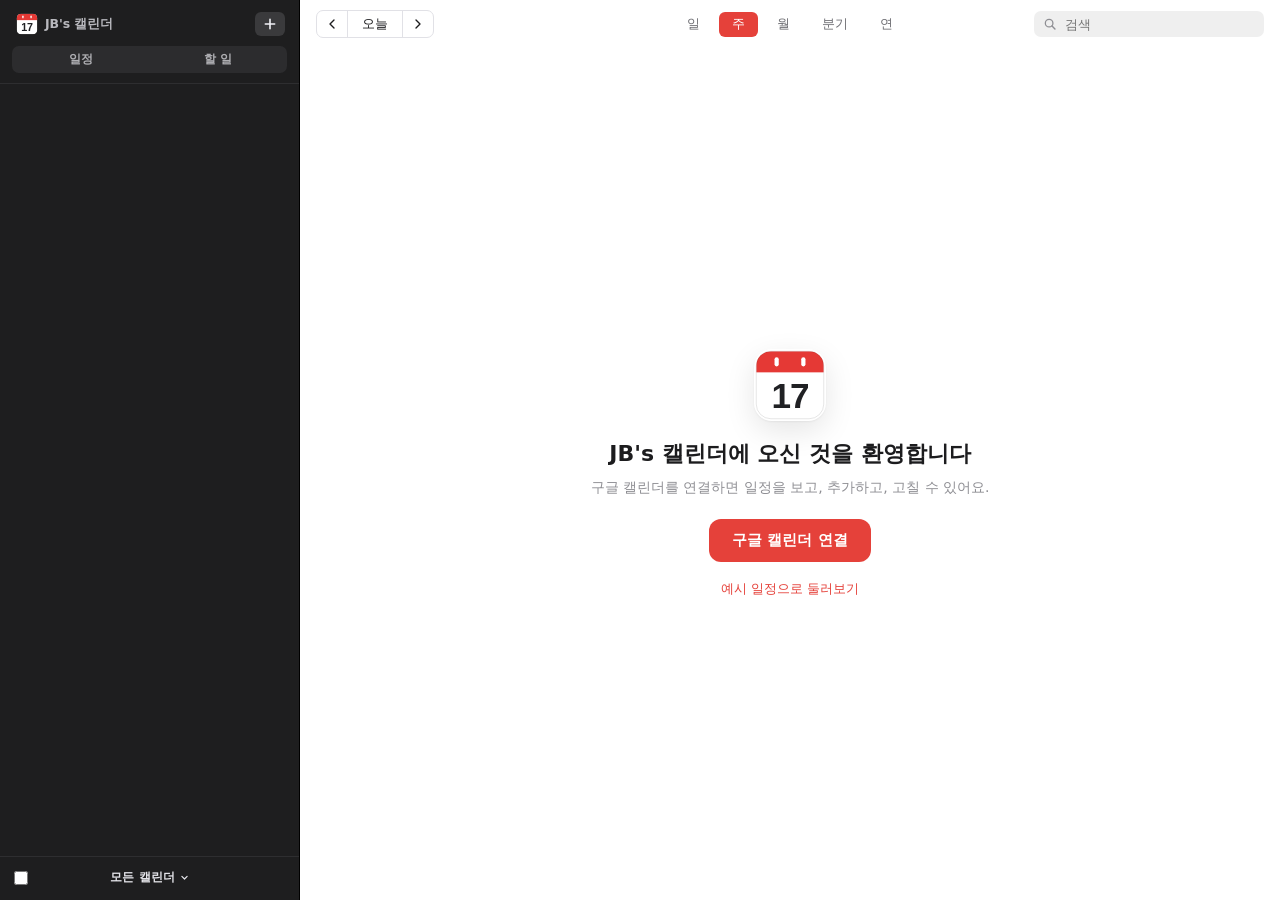
==== commit 11d5f6db: "App icon: simple calendar (red top + date number) matching the office Windows app icon; 16/32/180/19" ====
--- a/index.html
+++ b/index.html
@@ -12,9 +12,11 @@
   <meta name="apple-mobile-web-app-status-bar-style" content="default">
   <meta name="apple-mobile-web-app-title" content="JB's 캘린더">
   <link rel="manifest" href="manifest.webmanifest">
+  <link rel="icon" href="icons/favicon.ico" sizes="any">
   <link rel="icon" href="icons/icon.svg" type="image/svg+xml">
   <link rel="icon" href="icons/icon-32.png" sizes="32x32" type="image/png">
-  <link rel="apple-touch-icon" href="icons/apple-touch-icon.png">
+  <link rel="icon" href="icons/icon-16.png" sizes="16x16" type="image/png">
+  <link rel="apple-touch-icon" sizes="180x180" href="icons/apple-touch-icon.png?v=2">
   <link rel="stylesheet" href="css/styles.css">
 </head>
 <body>
--- a/css/styles.css
+++ b/css/styles.css
@@ -650,6 +650,11 @@
   .mv-cell .chip i { width: 7px; height: 7px; }
   .mv-cell .chip .tt { flex: 1; min-width: 0; overflow: hidden; text-overflow: ellipsis; color: var(--text); }
   .mv-cell .chip .ct { flex: none; font-size: 10px; color: var(--muted); }
+  /* 좁은 칸(사무실 1024px 창 등): 글자 크기·배치는 그대로 두고 시각 앞 「오전/오후」만 빼서 제목 자리를 넓힌다.
+     아주 좁으면 시각도 뺀다. 전체 제목·시간·장소는 마우스를 올리면 뜨는 설명에 */
+  .mv-cell { container-type: inline-size; }
+  @container (max-width: 135px) { .mv-cell .chip .ct .ap { display: none; } }
+  @container (max-width: 84px) { .mv-cell .chip .ct { display: none; } }
   .mv-cell .chip.live, .mv-cell .chip.picked { background: var(--c); }
   .mv-cell .chip.live .tt, .mv-cell .chip.picked .tt { color: #fff; font-weight: 600; }
   .mv-cell .chip.live .ct, .mv-cell .chip.picked .ct { color: rgb(255 255 255 / .85); }
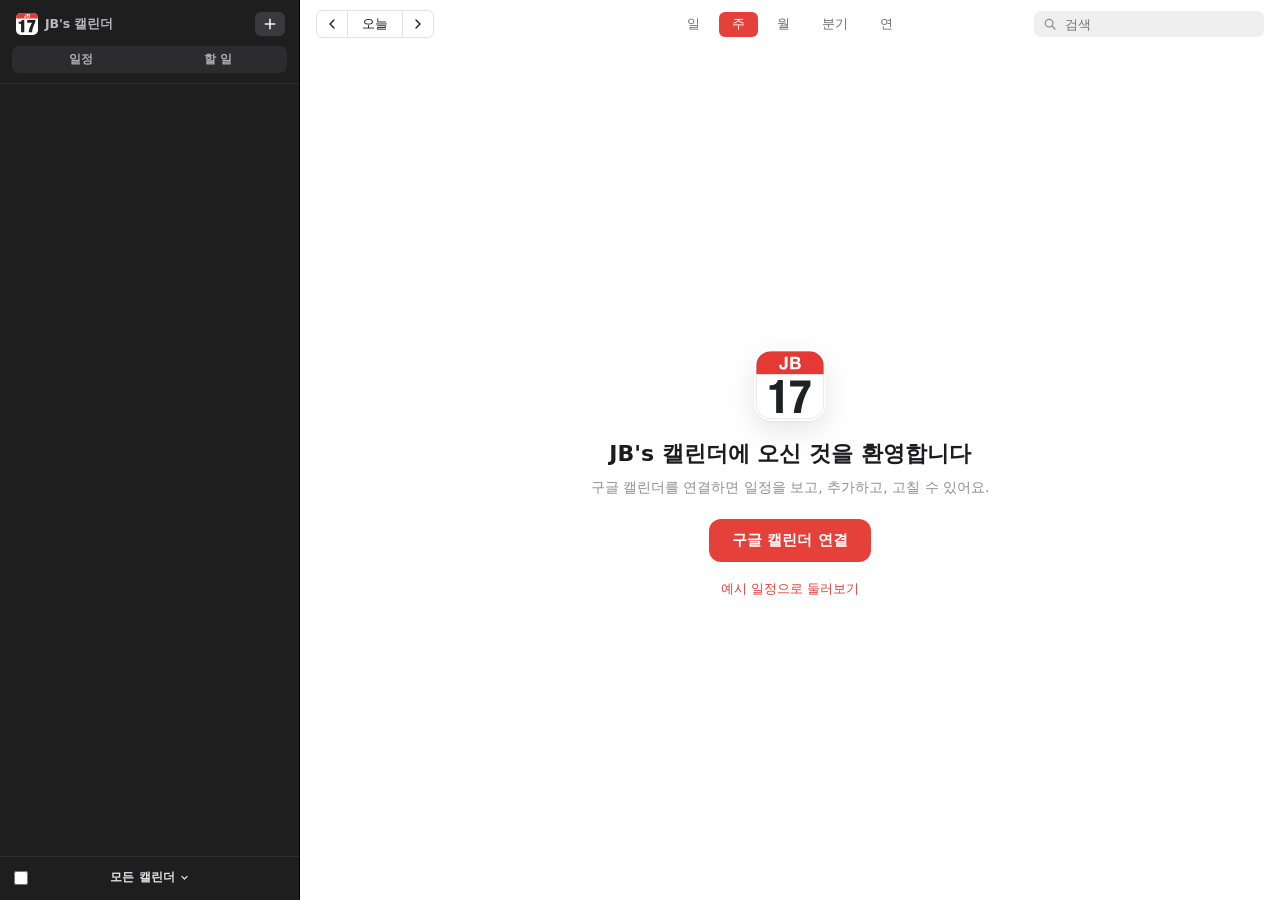
==== commit f4fa40b6: "App icon v14: bigger date number and 'JB' in the red band; pixel-aligned 16/32 px variant; separate " ====
--- a/index.html
+++ b/index.html
@@ -12,11 +12,11 @@
   <meta name="apple-mobile-web-app-status-bar-style" content="default">
   <meta name="apple-mobile-web-app-title" content="JB's 캘린더">
   <link rel="manifest" href="manifest.webmanifest">
-  <link rel="icon" href="icons/favicon.ico" sizes="any">
-  <link rel="icon" href="icons/icon.svg" type="image/svg+xml">
-  <link rel="icon" href="icons/icon-32.png" sizes="32x32" type="image/png">
-  <link rel="icon" href="icons/icon-16.png" sizes="16x16" type="image/png">
-  <link rel="apple-touch-icon" sizes="180x180" href="icons/apple-touch-icon.png?v=2">
+  <link rel="icon" href="icons/favicon-v14.ico" sizes="any">
+  <link rel="icon" href="icons/icon-small-v14.svg" type="image/svg+xml">
+  <link rel="icon" href="icons/icon-32-v14.png" sizes="32x32" type="image/png">
+  <link rel="icon" href="icons/icon-16-v14.png" sizes="16x16" type="image/png">
+  <link rel="apple-touch-icon" sizes="180x180" href="icons/apple-touch-icon-v14.png">
   <link rel="stylesheet" href="css/styles.css">
 </head>
 <body>
@@ -36,7 +36,8 @@
             placeholder="빠른 입력: 내일 오후 3시 팀 회의 @본관 /업무" aria-label="자연어로 일정 추가">
           <div class="quick-preview" id="quickPreview" hidden></div>
         </form>
-        <p class="qs-hint">예) 내일 오후 3시 팀 회의 @본관 /업무 · 다음주 금요일 7시~9시 저녁 · 모레 종일 연차 · 3일 후 마감</p>
+        <p class="qs-hint">예) 내일 오후 3시 팀 회의 @본관 /업무 · 매주 월수금 9시 스탠드업 · 격주 금요일 3시 보고 12월 31일까지 · 내일 2시 면담 알림 10분 전 · 할 일: 보고서 제출</p>
+        <div class="qs-tpl" id="qsTpl" hidden></div>
       </div>
       <div class="account" id="account">
         <span class="badge" id="modeBadge" hidden>데모</span>
@@ -50,7 +51,7 @@
       <!-- 데스크톱 왼쪽 어두운 막대: 앱 이름 + ＋ / 큰 연·월 + 미니 달력 / 날짜별 일정 / 캘린더 묶음 -->
       <div class="sb-top">
         <div class="brand">
-          <img src="icons/icon.svg" alt="" width="22" height="22">
+          <img src="icons/icon-small-v14.svg" alt="" width="22" height="22">
           <span id="appName">JB's 캘린더</span>
         </div>
         <button class="sb-plus" id="plusBtn" type="button" aria-label="새 일정 빠른 입력" title="새 일정 빠른 입력 (N)">
@@ -64,6 +65,7 @@
       <div class="m-menu-acts">
         <button type="button" id="mTodayBtn">오늘로 이동</button>
         <button type="button" id="mViewBtn">3일 보기</button>
+        <button type="button" id="mDayBtn">일 보기</button>
         <button type="button" id="mTasksBtn">할 일</button>
       </div>
       <section class="mini" id="mini"></section>
@@ -88,6 +90,18 @@
               <option value="0">일요일</option>
             </select>
           </label>
+          <label class="cs-row">기본 캘린더 <select id="defCalSel" aria-label="새 일정 기본 캘린더"></select></label>
+          <label class="cs-row">기본 길이
+            <select id="defDurSel" aria-label="새 일정 기본 길이">
+              <option value="15">15분</option><option value="30">30분</option><option value="60">1시간</option>
+              <option value="90">1시간 30분</option><option value="120">2시간</option>
+            </select>
+          </label>
+          <label class="cs-row">주 번호 표시 <input type="checkbox" id="weekNumChk"></label>
+          <div class="cs-row cs-sets">캘린더 묶음
+            <select id="setSel" aria-label="캘린더 묶음"></select>
+          </div>
+          <div class="cs-btns"><button type="button" class="link-btn" id="setSave">지금 켠 캘린더를 묶음으로 저장</button><button type="button" class="link-btn" id="setDel" hidden>이 묶음 지우기</button></div>
           <button type="button" class="link-btn" id="unhideBtn" hidden></button>
         </div>
       </section>
@@ -182,6 +196,7 @@
         <span class="ed-dot" id="edDot"></span>
         <input name="title" class="ed-title" placeholder="제목" required>
       </div>
+      <p class="ed-note ed-parse" id="edParse" hidden></p>
       <p class="ed-note" id="edNote" hidden></p>
       <div class="ed-group">
         <label class="row">캘린더 <select name="calendarId"></select></label>
@@ -196,23 +211,54 @@
           <span>종료</span>
           <input type="date" name="eDate" required><input type="time" name="eTime" step="300">
         </div>
-        <label class="row">알림
-          <select name="reminder">
-            <option value="none">없음</option>
-            <option value="default">기본</option>
-            <option value="5">5분 전</option>
-            <option value="10">10분 전</option>
-            <option value="15">15분 전</option>
-            <option value="30">30분 전</option>
-            <option value="60">1시간 전</option>
-            <option value="1440">1일 전</option>
-          </select>
-        </label>
+        <label class="row">반복 <select name="repeat" aria-label="반복"></select></label>
+        <div class="row rep-end" id="edRepEnd" hidden>
+          <span>끝</span>
+          <span class="rep-end-in">
+            <select name="repeatEnd" aria-label="반복 끝"><option value="never">계속</option><option value="until">날짜까지</option><option value="count">횟수</option></select>
+            <input type="date" name="repeatUntil" aria-label="반복 끝 날짜"><input type="number" name="repeatCount" min="1" max="730" value="10" aria-label="반복 횟수">
+          </span>
+        </div>
+        <p class="ed-sub" id="edRepText" hidden></p>
+        <div class="row al-row"><span>알림</span>
+          <div class="alerts" id="edAlerts">
+            <select name="reminder" class="al-sel" aria-label="알림">
+              <option value="none">없음</option>
+              <option value="default">기본</option>
+              <option value="0">일정 시작</option>
+              <option value="5">5분 전</option>
+              <option value="10">10분 전</option>
+              <option value="15">15분 전</option>
+              <option value="30">30분 전</option>
+              <option value="60">1시간 전</option>
+              <option value="120">2시간 전</option>
+              <option value="1440">1일 전</option>
+              <option value="2880">2일 전</option>
+              <option value="10080">1주 전</option>
+            </select>
+            <button type="button" class="link-btn al-add" id="edAlAdd">＋ 알림 추가</button>
+          </div>
+        </div>
+        <label class="row">시간대 <select name="tz" aria-label="시간대"></select></label>
+        <p class="ed-sub" id="edTzText" hidden></p>
+        <label class="row">표시 <select name="avail" aria-label="바쁨·한가함"><option value="busy">바쁨</option><option value="free">한가함</option></select></label>
       </div>
       <div class="ed-group">
         <label class="row">장소 <input name="location" placeholder="장소 추가"></label>
+        <label class="row">URL <input name="url" type="url" inputmode="url" placeholder="https://"></label>
         <label class="row col">메모 <textarea name="note" rows="3" placeholder="메모"></textarea></label>
       </div>
+      <div class="ed-group">
+        <div class="row col att-row"><span>참석자</span>
+          <div class="att-list" id="edAtt"></div>
+          <input name="attIn" type="email" inputmode="email" enterkeyhint="done" placeholder="이메일 넣고 Enter" aria-label="참석자 이메일 추가">
+        </div>
+        <label class="row switch" id="edNotifyRow" hidden>참석자에게 메일 보내기 <input type="checkbox" name="notify"></label>
+        <label class="row switch" id="edMeetRow">Google Meet 화상회의 추가 <input type="checkbox" name="addMeet"></label>
+      </div>
+      <a class="ed-link" id="edMeet" target="_blank" rel="noopener" hidden>화상회의 참가 ↗</a>
+      <a class="ed-link" id="edUrl" target="_blank" rel="noopener" hidden>URL 열기 ↗</a>
+      <a class="ed-link" id="edMap" target="_blank" rel="noopener" hidden>지도에서 보기 ↗</a>
       <a class="ed-link" id="edLink" target="_blank" rel="noopener" hidden>구글 캘린더에서 열기 ↗</a>
       <div class="ed-actions">
         <button type="button" class="btn danger" id="edDelete">삭제</button>
@@ -248,6 +294,9 @@
     </form>
   </dialog>
 
+  <!-- 확인·선택 시트: 삭제 확인(반복이면 이 일정만/이후 모두), 길게 누름·「더 보기」 메뉴, 날짜 옮기기 -->
+  <dialog class="ask" id="ask" aria-labelledby="askTitle"></dialog>
+
   <div class="toast" id="toast" hidden></div>
   <script type="module" src="js/app.js"></script>
 </body>
--- a/css/styles.css
+++ b/css/styles.css
@@ -359,6 +359,7 @@
 .ed-dot { width: 14px; height: 14px; border-radius: 50%; flex: none; }
 .ed-title { flex: 1; min-width: 0; border: 0; outline: none; font-size: 20px; font-weight: 700; background: transparent; padding: 4px 0; letter-spacing: -.01em; }
 .ed-note { font-size: 12px; color: var(--muted); margin: 8px 6px 0; }
+.ed-parse { color: var(--accent); }
 .ed-group { background: var(--card); border-radius: var(--r); padding: 0 14px; margin-top: 12px; }
 .row { display: grid; grid-template-columns: 56px 1fr; align-items: center; gap: 8px; padding: 9px 0; font-size: 14px; color: var(--muted); }
 .row + .row { border-top: var(--hair) solid var(--line); }
@@ -965,3 +966,114 @@
   .row input:not([type=checkbox]), .row select, .row textarea { font-size: 16px; } /* 16px 미만이면 iOS가 확대함 */
   .toast { bottom: calc(max(12px, env(safe-area-inset-bottom) - 5px) + 60px); }
 }
+
+/* ===== 2026-11-18 기능 보강: 확인 시트, 밀기 버튼, 편집 창 새 칸, 끌어 옮기기, 템플릿 ===== */
+
+/* 확인·선택 시트: 휴대폰은 아래에서 올라오는 시트, 데스크톱은 가운데 작은 창 */
+.ask { border: 0; padding: 0; background: transparent; width: min(380px, 94vw); max-height: 86dvh; color: var(--text); overflow: visible; }
+.ask::backdrop { background: rgb(0 0 0 / .32); }
+.ask[open] { animation: sheet-in .2s cubic-bezier(.2, .9, .3, 1); }
+.ask-box { display: flex; flex-direction: column; gap: 8px; max-height: 86dvh; }
+.ask-head, .ask-items { background: var(--card); border-radius: 14px; overflow: hidden; }
+.ask-head { padding: 14px 16px 12px; text-align: center; }
+.ask-head strong { display: block; font-size: 15px; font-weight: 700; }
+.ask-head p { margin: 4px 0 0; font-size: 13px; color: var(--muted); line-height: 1.45; }
+.ask-in { display: flex; gap: 8px; justify-content: center; margin-top: 10px; }
+.ask-in input { border: 1px solid var(--line); border-radius: 8px; padding: 7px 9px; font-size: 16px; background: var(--bg); min-width: 0; }
+.ask-in input[type=text] { flex: 1; }
+.ask-ck { display: flex; align-items: center; justify-content: center; gap: 6px; font-size: 13px; margin-top: 10px; }
+.ask-ck input { accent-color: var(--accent); width: 18px; height: 18px; }
+.ask-items { overflow-y: auto; }
+.ask-i { display: flex; align-items: center; justify-content: center; gap: 8px; width: 100%; padding: 14px 12px; font-size: 17px; color: var(--sat); background: var(--card); }
+.ask-items .ask-i + .ask-i { border-top: var(--hair) solid var(--line); }
+.ask-i.danger { color: #ff3b30; }
+.ask-i:active, .ask-i:hover { background: var(--line-soft); }
+.ask-i i { width: 14px; height: 14px; border-radius: 50%; background: var(--c); flex: none; }
+.ask-cancel { border-radius: 14px; font-weight: 600; }
+@media (max-width: 760px) {
+  .ask { margin: auto auto 0; width: 100vw; max-width: none; padding: 0 8px calc(8px + env(safe-area-inset-bottom)); }
+  .ask-items:has(.ask-i i) { display: grid; grid-template-columns: 1fr 1fr; }
+  .ask-items:has(.ask-i i) .ask-i { border-top: var(--hair) solid var(--line); justify-content: flex-start; padding-left: 18px; }
+}
+
+/* 휴대폰 목록 밀기: 줄 뒤에 버튼(오른쪽 = 더 보기·삭제, 왼쪽 = 할 일 완료) */
+.m-list .ag-ev, .m-list .tsk, #tasksBody .tsk { touch-action: pan-y; -webkit-touch-callout: none; -webkit-user-select: none; user-select: none; }
+.sw { position: relative; overflow: hidden; }
+.m-ads .sw { align-self: stretch; }
+.sw > .ag-ev, .sw > .tsk { position: relative; z-index: 1; background: var(--m-bg); width: 100%; }
+.m-ads .sw > .m-allday { width: auto; }
+#tasksBody .sw > .tsk { background: var(--grouped); }
+.sw-acts { position: absolute; top: 0; bottom: 0; display: flex; visibility: hidden; }
+.sw-r { right: 0; }
+.sw-l { left: 0; }
+.sw.show-r .sw-r, .sw.show-l .sw-l { visibility: visible; }
+.sw-b { width: 74px; display: grid; place-items: center; color: #fff; font-size: 15px; font-weight: 600; }
+.sw-b.del { background: #ff3b30; }
+.sw-b.sw-more { background: #8e8e93; }
+.sw-b.done { background: #34c759; }
+.ag-ev.lp, .tsk.lp { background: rgb(255 255 255 / .12) !important; transition: background .2s; }
+
+/* 제목 뒤 작은 표시 */
+.bdg { display: inline-block; margin-left: 6px; font-size: .72em; color: var(--m-gray, var(--muted)); vertical-align: 1px; }
+.bdg.join { color: #fff; background: #34c759; border-radius: 99px; padding: 1px 8px; font-weight: 700; cursor: pointer; }
+
+/* 편집 창 새 칸 */
+.ed-sub { font-size: 12px; color: var(--accent); margin: -2px 0 8px 64px; }
+.rep-end-in { display: flex; gap: 6px; flex-wrap: wrap; justify-content: flex-end; }
+.rep-end-in input[type=number] { width: 72px; }
+.row.rep-end { grid-template-columns: 56px 1fr; }
+.al-row { align-items: start; }
+.al-row > span { padding-top: 6px; }
+.alerts { display: flex; flex-direction: column; gap: 6px; align-items: stretch; }
+.al-more { display: flex; gap: 6px; align-items: center; }
+.al-more select { flex: 1; }
+.al-del, .att-del { width: 22px; height: 22px; border-radius: 50%; background: var(--line); color: var(--text); font-size: 14px; line-height: 22px; flex: none; }
+.al-add { align-self: flex-start; margin: 0; }
+.att-row { gap: 6px; }
+.att-list { display: flex; flex-wrap: wrap; gap: 6px; }
+.att-list:empty { display: none; }
+.att { display: inline-flex; align-items: center; gap: 5px; background: var(--grouped); border-radius: 99px; padding: 3px 4px 3px 9px; font-size: 13px; color: var(--text); }
+.att b { font-size: 11px; color: var(--muted); }
+.att-accepted b { color: #34c759; }
+.att-declined b { color: #ff3b30; }
+.att small { color: var(--muted); }
+.row.switch { grid-template-columns: 1fr auto; }
+
+/* 캘린더 목록: 색 바꾸기 점 */
+.cal-color { margin-left: auto; width: 18px; height: 18px; border-radius: 50%; background: var(--c); box-shadow: 0 0 0 2px rgb(255 255 255 / .25); flex: none; }
+.cal-item .cal-ro + .cal-color { margin-left: 8px; }
+.cs-sets select { max-width: 150px; }
+.cs-btns { display: flex; flex-wrap: wrap; gap: 4px 12px; }
+.cal-set input[type=checkbox] { width: 16px; height: 16px; accent-color: var(--accent); }
+
+/* 빠른 입력: 템플릿 */
+.qs-tpl { display: flex; flex-wrap: wrap; gap: 6px; align-items: center; margin: 10px 2px 0; }
+.tpl-h { font-size: 12px; color: var(--muted); margin-right: 2px; }
+.tpl { display: inline-flex; align-items: center; border-radius: 99px; background: color-mix(in srgb, var(--accent) 8%, var(--card)); overflow: hidden; }
+.tpl > button:first-child { padding: 4px 4px 4px 10px; font-size: 13px; }
+.tpl > button:first-child::before { content: ""; display: inline-block; width: 8px; height: 8px; border-radius: 50%; background: var(--c); margin-right: 5px; }
+.tpl.on { box-shadow: inset 0 0 0 1.5px var(--accent); }
+.tpl-del { padding: 4px 9px 4px 4px; color: var(--muted); }
+
+/* 데스크톱: 끌어 옮기기·길이 바꾸기 */
+.tg-ev .rz { position: absolute; left: 0; right: 0; bottom: 0; height: 7px; cursor: ns-resize; }
+.tg-ev.dragging, .chip.dragging, .mv-bar.dragging { opacity: .85; z-index: 20; box-shadow: 0 6px 18px rgb(0 0 0 / .25); }
+body.is-dragging { cursor: grabbing; user-select: none; }
+.mv-cell.drop { background: color-mix(in srgb, var(--accent) 14%, transparent) !important; }
+.mv-wk { position: absolute; right: 3px; bottom: 2px; font-size: 10px; color: var(--muted); pointer-events: none; }
+.mv-week { position: relative; }
+
+@media (max-width: 760px) {
+  /* ☰ 시트에도 설정(주 시작 제외)·캘린더 묶음 */
+  .sidebar .cal-set { display: block; background: var(--card); border-radius: var(--r); margin-top: 14px; padding: 6px 14px; border: 0; }
+  .sidebar .cs-row { display: flex; justify-content: space-between; align-items: center; padding: 10px 0; font-size: 16px; color: var(--text); }
+  .sidebar .cs-row + .cs-row { border-top: var(--hair) solid var(--line); }
+  .sidebar .cs-row select { font-size: 16px; border: 0; background: transparent; color: var(--accent); text-align: right; }
+  .sidebar .cs-row:first-child { display: none; } /* 휴대폰은 늘 일요일 시작 */
+  .sidebar .cs-btns .link-btn, .sidebar #unhideBtn { font-size: 15px; padding: 8px 0; }
+  .m-menu-acts { flex-wrap: wrap; }
+  /* 일·3일 보기: 가로 밀기는 앱이 받는다(앞뒤 날), 세로는 스크롤 */
+  #view.v-day .tg, #view.v-week .tg, #view.v-day .tg-scroll, #view.v-week .tg-scroll { touch-action: pan-y; }
+  .m-menu-acts button { font-size: 15px; min-width: calc(50% - 5px); }
+  #calList .cal-color { width: 22px; height: 22px; }
+}
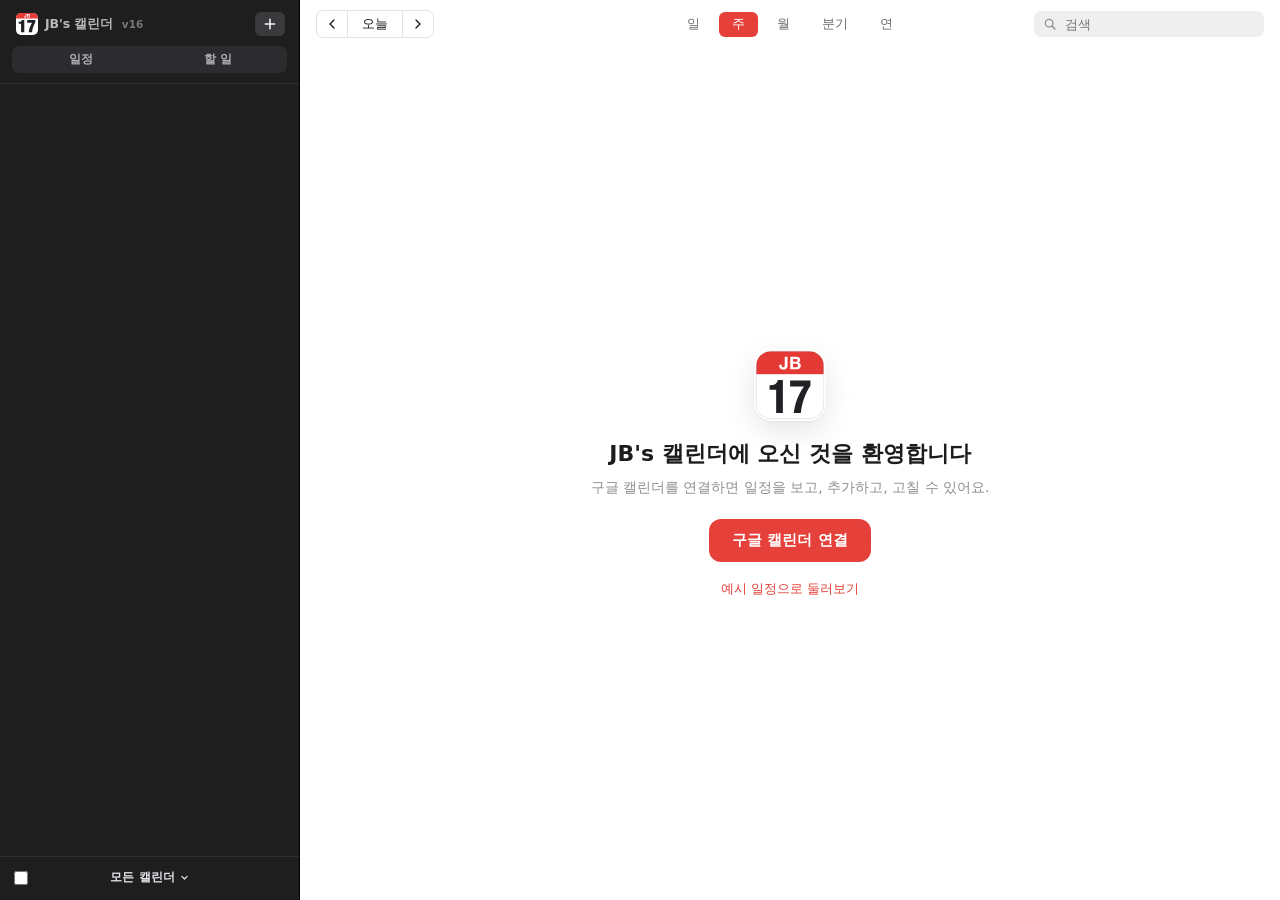
==== commit 8d8a35d8: "v16: version label, update check and one-tap apply, text size setting - Small version label (v16) on" ====
--- a/index.html
+++ b/index.html
@@ -18,6 +18,10 @@
   <link rel="icon" href="icons/icon-16-v14.png" sizes="16x16" type="image/png">
   <link rel="apple-touch-icon" sizes="180x180" href="icons/apple-touch-icon-v14.png">
   <link rel="stylesheet" href="css/styles.css">
+  <script>
+    // 글자 크기(이 기기 설정)를 첫 화면부터 적용한다. 설정이 없으면 기본(1배) = JB 폰과 같은 크기
+    try { var fs = parseFloat(localStorage.getItem('nanal.textScale')); if (fs > 0.5 && fs < 2) document.documentElement.style.setProperty('--fs', fs); } catch (e) {}
+  </script>
 </head>
 <body>
   <div class="app" id="app">
@@ -34,6 +38,7 @@
           <svg class="quick-icon" viewBox="0 0 24 24" width="18" height="18"><path d="M12 5v14M5 12h14" stroke="currentColor" stroke-width="2.2" stroke-linecap="round"/></svg>
           <input id="quick" type="text" enterkeyhint="done"
             placeholder="빠른 입력: 내일 오후 3시 팀 회의 @본관 /업무" aria-label="자연어로 일정 추가">
+          <button type="button" class="qs-paste" id="qsPaste" hidden title="클립보드 글 붙여넣기">붙여넣기</button>
           <div class="quick-preview" id="quickPreview" hidden></div>
         </form>
         <p class="qs-hint">예) 내일 오후 3시 팀 회의 @본관 /업무 · 매주 월수금 9시 스탠드업 · 격주 금요일 3시 보고 12월 31일까지 · 내일 2시 면담 알림 10분 전 · 할 일: 보고서 제출</p>
@@ -52,7 +57,7 @@
       <div class="sb-top">
         <div class="brand">
           <img src="icons/icon-small-v14.svg" alt="" width="22" height="22">
-          <span id="appName">JB's 캘린더</span>
+          <span id="appName">JB's 캘린더</span> <span class="ver-tag" data-ver></span>
         </div>
         <button class="sb-plus" id="plusBtn" type="button" aria-label="새 일정 빠른 입력" title="새 일정 빠른 입력 (N)">
           <svg viewBox="0 0 24 24" width="16" height="16"><path d="M12 5v14M5 12h14" stroke="currentColor" stroke-width="2.4" stroke-linecap="round"/></svg>
@@ -98,6 +103,17 @@
             </select>
           </label>
           <label class="cs-row">주 번호 표시 <input type="checkbox" id="weekNumChk"></label>
+          <label class="cs-row">글자 크기
+            <select id="textScaleSel" aria-label="글자 크기(이 기기)">
+              <option value="0.9">작게</option><option value="1">보통(기본)</option><option value="1.1">크게</option><option value="1.2">아주 크게</option>
+            </select>
+          </label>
+          <div class="cs-row">버전 <span class="cs-ver"><span data-ver></span> <span id="verState"></span></span></div>
+          <div class="cs-btns"><button type="button" class="link-btn" id="updCheck">새 버전 확인</button><button type="button" class="link-btn" id="viewReset" hidden>보기 설정 기본값으로</button></div>
+          <label class="cs-row">이 기기 알림 <input type="checkbox" id="notifChk"></label>
+          <div class="cs-btns" id="notifMore" hidden><button type="button" class="link-btn" id="notifTest">시험 알림</button><button type="button" class="link-btn" id="notifCals">캘린더별 알림 끄기…</button></div>
+          <label class="cs-row">출발지 <input type="text" id="originIn" placeholder="비우면 현재 위치" aria-label="이동 시간 출발지"></label>
+          <div class="cs-btns"><button type="button" class="link-btn" id="calManage">캘린더 추가·구독…</button><button type="button" class="link-btn" id="featBtn">구글 추가 권한…</button></div>
           <div class="cs-row cs-sets">캘린더 묶음
             <select id="setSel" aria-label="캘린더 묶음"></select>
           </div>
@@ -115,6 +131,7 @@
       <!-- 휴대폰 위쪽: 큰 연·월 제목(누르면 오늘로) + 월 달력(손잡이로 한 주까지 접힘) -->
       <div class="m-head">
         <button class="m-month" id="monthToggle" aria-label="오늘로 이동"><span id="mTitle"></span></button>
+        <span class="ver-tag" data-ver></span>
       </div>
       <div class="ticker" id="ticker"></div>
 
@@ -245,16 +262,37 @@
       </div>
       <div class="ed-group">
         <label class="row">장소 <input name="location" placeholder="장소 추가"></label>
+        <div class="row tv-row" id="edTvRow" hidden><span>이동</span>
+          <span class="tv-in"><button type="button" class="link-btn" id="edTvBtn">이동 시간 계산</button><span class="tv-txt" id="edTvTxt"></span></span>
+        </div>
+        <p class="ed-sub tv-links" id="edTvLinks" hidden></p>
         <label class="row">URL <input name="url" type="url" inputmode="url" placeholder="https://"></label>
         <label class="row col">메모 <textarea name="note" rows="3" placeholder="메모"></textarea></label>
-      </div>
-      <div class="ed-group">
+        <div class="row col files-row"><span>첨부</span>
+          <div class="file-list" id="edFiles"></div>
+          <span class="file-btns"><button type="button" class="link-btn" id="edFileUp">＋ 파일 올리기(구글 드라이브)</button><button type="button" class="link-btn" id="edFileLink">＋ 드라이브 링크 붙이기</button></span>
+          <input type="file" id="edFileIn" hidden>
+        </div>
+      </div>
+      <div class="ed-group">
+        <div class="row rsvp-row" id="edRsvp" hidden><span>내 응답</span>
+          <span class="rsvp-btns"><button type="button" data-rsvp="accepted">수락</button><button type="button" data-rsvp="tentative">미정</button><button type="button" data-rsvp="declined">거절</button></span>
+        </div>
         <div class="row col att-row"><span>참석자</span>
           <div class="att-list" id="edAtt"></div>
-          <input name="attIn" type="email" inputmode="email" enterkeyhint="done" placeholder="이메일 넣고 Enter" aria-label="참석자 이메일 추가">
+          <div class="att-in-wrap">
+            <input name="attIn" type="text" inputmode="email" enterkeyhint="done" autocomplete="off" placeholder="이름 또는 이메일 넣고 Enter" aria-label="참석자 이름·이메일 추가">
+            <div class="att-sug" id="edAttSug" role="listbox" hidden></div>
+          </div>
+          <button type="button" class="link-btn fb-btn" id="edFbBtn">가용 시간 확인</button>
+          <div class="fb" id="edFb" hidden></div>
         </div>
         <label class="row switch" id="edNotifyRow" hidden>참석자에게 메일 보내기 <input type="checkbox" name="notify"></label>
         <label class="row switch" id="edMeetRow">Google Meet 화상회의 추가 <input type="checkbox" name="addMeet"></label>
+        <div class="row conf-row" id="edConfRow"><span>Zoom·Teams</span>
+          <span class="conf-new"><a class="link-btn" id="edZoomNew" target="_blank" rel="noopener">Zoom 회의 만들기 ↗</a><a class="link-btn" id="edTeamsNew" target="_blank" rel="noopener">Teams 회의 만들기 ↗</a></span>
+        </div>
+        <p class="ed-sub" id="edConfHint">만든 회의 링크를 URL 칸(또는 메모)에 붙여 넣으면 목록에 「참가」 버튼이 생깁니다.</p>
       </div>
       <a class="ed-link" id="edMeet" target="_blank" rel="noopener" hidden>화상회의 참가 ↗</a>
       <a class="ed-link" id="edUrl" target="_blank" rel="noopener" hidden>URL 열기 ↗</a>
@@ -298,6 +336,7 @@
   <dialog class="ask" id="ask" aria-labelledby="askTitle"></dialog>
 
   <div class="toast" id="toast" hidden></div>
+  <div class="upd-bar" id="updBar" role="alert" hidden><span id="updMsg">새 버전이 있습니다</span><button type="button" id="updApply">새 버전 적용</button><button type="button" class="x" id="updLater" aria-label="나중에">✕</button></div>
   <script type="module" src="js/app.js"></script>
 </body>
 </html>
--- a/css/styles.css
+++ b/css/styles.css
@@ -50,7 +50,9 @@
 html, body { margin: 0; height: 100%; background: var(--bg); color: var(--text); }
 /* 아이폰 사파리가 기기 설정에 따라 일부 글자만 저절로 키우지 않게(밝은/다크·기기와 상관없이 CSS 크기 그대로) */
 html { -webkit-text-size-adjust: 100%; text-size-adjust: 100%; }
-body { overflow: hidden; font-size: 14px; }
+/* 글자 크기: --fs 배율(기본 1 = JB 폰과 같은 크기). 설정 「글자 크기」가 이 기기에만 바꾼다(localStorage nanal.textScale) */
+:root { --fs: 1; }
+body { overflow: hidden; font-size: calc(14px * var(--fs, 1)); }
 button { font: inherit; color: inherit; background: none; border: 0; cursor: pointer; padding: 0; }
 input, select, textarea { font: inherit; color: inherit; }
 [hidden] { display: none !important; }
@@ -69,10 +71,10 @@
   grid-area: top; display: flex; align-items: center; gap: 16px;
   padding: 10px 16px; border-bottom: 1px solid var(--line); background: var(--side);
 }
-.brand { display: flex; align-items: center; gap: 10px; width: calc(var(--sidebar) - 32px); font-weight: 800; font-size: 17px; letter-spacing: -.02em; flex: none; }
+.brand { display: flex; align-items: center; gap: 10px; width: calc(var(--sidebar) - 32px); font-weight: 800; font-size: calc(17px * var(--fs, 1)); letter-spacing: -.02em; flex: none; }
 .brand img { border-radius: 7px; box-shadow: 0 1px 3px rgb(0 0 0 / .18); }
 .account { margin-left: auto; display: flex; align-items: center; gap: 8px; }
-.badge { font-size: 11px; font-weight: 700; padding: 3px 8px; border-radius: 99px; background: var(--accent-soft); color: var(--accent); }
+.badge { font-size: calc(11px * var(--fs, 1)); font-weight: 700; padding: 3px 8px; border-radius: 99px; background: var(--accent-soft); color: var(--accent); }
 
 .sidebar {
   grid-area: side; overflow-y: auto; background: var(--side);
@@ -88,25 +90,25 @@
 /* ---------- 버튼 ---------- */
 .btn {
   border: 1px solid var(--line); background: var(--panel); border-radius: 8px;
-  padding: 6px 12px; font-weight: 600; font-size: 13px; white-space: nowrap;
+  padding: 6px 12px; font-weight: 600; font-size: calc(13px * var(--fs, 1)); white-space: nowrap;
 }
 .btn:hover { background: var(--line-soft); }
 .btn.ghost { background: transparent; }
 .btn.primary { background: var(--accent); color: var(--accent-ink); border-color: transparent; }
 .btn.primary:hover { filter: brightness(1.06); }
 .btn.danger { color: var(--now); }
-.btn.small { padding: 3px 9px; font-size: 12px; }
-.btn.big { padding: 11px 22px; font-size: 15px; border-radius: 12px; }
+.btn.small { padding: 3px 9px; font-size: calc(12px * var(--fs, 1)); }
+.btn.big { padding: 11px 22px; font-size: calc(15px * var(--fs, 1)); border-radius: 12px; }
 .icon-btn { width: 32px; height: 32px; border-radius: 8px; display: inline-grid; place-items: center; color: var(--muted); }
 .icon-btn:hover { background: var(--line-soft); color: var(--text); }
-.icon-btn.sm { width: 26px; height: 26px; font-size: 18px; }
-.link-btn { color: var(--accent); font-size: 13px; margin-top: 8px; }
+.icon-btn.sm { width: 26px; height: 26px; font-size: calc(18px * var(--fs, 1)); }
+.link-btn { color: var(--accent); font-size: calc(13px * var(--fs, 1)); margin-top: 8px; }
 
 /* ---------- 빠른 입력 ---------- */
 .quick { position: relative; flex: 1; max-width: 680px; }
 .quick input {
   width: 100%; height: 38px; border-radius: 10px; border: 1px solid var(--line);
-  background: var(--panel); padding: 0 14px 0 38px; font-size: 15px; outline: none;
+  background: var(--panel); padding: 0 14px 0 38px; font-size: calc(15px * var(--fs, 1)); outline: none;
   box-shadow: 0 1px 1px rgb(0 0 0 / .03);
 }
 .quick input:focus { border-color: var(--accent); box-shadow: 0 0 0 3px color-mix(in srgb, var(--accent) 20%, transparent); }
@@ -114,33 +116,33 @@
 .quick-preview {
   position: absolute; left: 0; right: 0; top: 46px; z-index: 30;
   background: var(--panel); border: 1px solid var(--line); border-radius: 12px; box-shadow: var(--shadow);
-  padding: 11px 14px; display: flex; flex-wrap: wrap; align-items: center; gap: 6px 12px; font-size: 13px;
-}
-.quick-preview strong { width: 100%; font-size: 15px; display: flex; align-items: center; gap: 8px; }
+  padding: 11px 14px; display: flex; flex-wrap: wrap; align-items: center; gap: 6px 12px; font-size: calc(13px * var(--fs, 1));
+}
+.quick-preview strong { width: 100%; font-size: calc(15px * var(--fs, 1)); display: flex; align-items: center; gap: 8px; }
 .quick-preview strong::before { content: ""; width: 4px; height: 18px; border-radius: 2px; background: var(--c); flex: none; }
 .pv-row { color: var(--muted); }
 .pv-row em { display: none; }
 .quick-preview .pv-date { color: var(--text); font-weight: 600; }
-.pv-why { font-size: 11px; font-weight: 700; color: var(--accent); background: color-mix(in srgb, var(--accent) 12%, transparent); padding: 1px 6px; border-radius: 5px; margin-left: 4px; }
+.pv-why { font-size: calc(11px * var(--fs, 1)); font-weight: 700; color: var(--accent); background: color-mix(in srgb, var(--accent) 12%, transparent); padding: 1px 6px; border-radius: 5px; margin-left: 4px; }
 .pv-cal span { display: inline-flex; align-items: center; gap: 5px; }
 .pv-cal i { width: 8px; height: 8px; border-radius: 50%; background: var(--c); }
-.quick-preview kbd { margin-left: auto; font: 600 11px ui-monospace, monospace; color: var(--muted); border: 1px solid var(--line); border-radius: 5px; padding: 1px 5px; }
+.quick-preview kbd { margin-left: auto; font: 600 calc(11px * var(--fs, 1)) ui-monospace, monospace; color: var(--muted); border: 1px solid var(--line); border-radius: 5px; padding: 1px 5px; }
 
 /* ---------- 데스크톱 도구막대 ---------- */
 .toolbar { display: flex; align-items: center; gap: 14px; padding: 12px 18px; border-bottom: 1px solid var(--line); }
 .nav { display: flex; align-items: center; gap: 4px; }
-.title { font-size: 21px; margin: 0; letter-spacing: -.02em; font-weight: 800; white-space: nowrap; }
+.title { font-size: calc(21px * var(--fs, 1)); margin: 0; letter-spacing: -.02em; font-weight: 800; white-space: nowrap; }
 .seg { margin-left: auto; display: flex; background: var(--side); border: 1px solid var(--line); border-radius: 9px; padding: 2px; }
-.seg button { padding: 5px 14px; border-radius: 7px; font-weight: 600; font-size: 13px; color: var(--muted); }
+.seg button { padding: 5px 14px; border-radius: 7px; font-weight: 600; font-size: calc(13px * var(--fs, 1)); color: var(--muted); }
 .seg button.on { background: var(--panel); color: var(--text); box-shadow: 0 1px 3px rgb(0 0 0 / .12); }
-.banner { padding: 8px 18px; background: color-mix(in srgb, var(--now) 10%, var(--panel)); color: var(--now); font-size: 13px; border-bottom: 1px solid var(--line); }
+.banner { padding: 8px 18px; background: color-mix(in srgb, var(--now) 10%, var(--panel)); color: var(--now); font-size: calc(13px * var(--fs, 1)); border-bottom: 1px solid var(--line); }
 
 /* ---------- 미니 달력 (데스크톱 왼쪽) ---------- */
 .mc-head { display: flex; align-items: center; justify-content: space-between; padding: 0 2px 6px; }
-.mc-head strong { font-size: 15px; font-weight: 800; }
+.mc-head strong { font-size: calc(15px * var(--fs, 1)); font-weight: 800; }
 .mc-grid { display: grid; grid-template-columns: repeat(7, 1fr); text-align: center; }
-.mc-wd { font-size: 11px; color: var(--muted); padding: 4px 0; font-weight: 600; }
-.mc-day { height: 36px; display: flex; flex-direction: column; align-items: center; justify-content: center; gap: 2px; border-radius: 9px; font-size: 13px; font-variant-numeric: tabular-nums; }
+.mc-wd { font-size: calc(11px * var(--fs, 1)); color: var(--muted); padding: 4px 0; font-weight: 600; }
+.mc-day { height: 36px; display: flex; flex-direction: column; align-items: center; justify-content: center; gap: 2px; border-radius: 9px; font-size: calc(13px * var(--fs, 1)); font-variant-numeric: tabular-nums; }
 .mc-day span { width: 25px; height: 25px; line-height: 25px; border-radius: 50%; }
 .mc-day b { display: flex; gap: 2px; height: 4px; }
 .mc-day b i { width: 4px; height: 4px; border-radius: 50%; }
@@ -160,11 +162,11 @@
 .mc-day.today span { color: var(--accent); font-weight: 800; }
 .mc-day.sel span { background: var(--accent); color: var(--accent-ink); font-weight: 700; }
 .mc-day.sel { box-shadow: inset 0 0 0 1.5px var(--accent); }
-.side-h { font-size: 12px; text-transform: uppercase; letter-spacing: .04em; color: var(--muted); margin: 22px 4px 8px; font-weight: 700; }
+.side-h { font-size: calc(12px * var(--fs, 1)); text-transform: uppercase; letter-spacing: .04em; color: var(--muted); margin: 22px 4px 8px; font-weight: 700; }
 
 /* ---------- 다가오는 일정 (데스크톱 왼쪽, 짧은 목록) ---------- */
 .ag-day { margin-bottom: 10px; }
-.ag-h { font-size: 12px; font-weight: 700; color: var(--muted); padding: 6px 4px; position: sticky; top: -14px; background: var(--side); z-index: 1; margin: 0; }
+.ag-h { font-size: calc(12px * var(--fs, 1)); font-weight: 700; color: var(--muted); padding: 6px 4px; position: sticky; top: -14px; background: var(--side); z-index: 1; margin: 0; }
 .ag-day.today .ag-h { color: var(--accent); }
 .ag-ev {
   width: 100%; display: grid; grid-template-columns: 62px 3px 1fr; gap: 10px; align-items: stretch;
@@ -172,13 +174,13 @@
 }
 .ag-ev:hover { background: var(--line-soft); }
 .ag-ev.past { opacity: .5; }
-.ag-time { font-size: 12px; color: var(--muted); font-variant-numeric: tabular-nums; display: flex; flex-direction: column; padding-top: 1px; }
-.ag-time small { font-size: 11px; opacity: .75; }
+.ag-time { font-size: calc(12px * var(--fs, 1)); color: var(--muted); font-variant-numeric: tabular-nums; display: flex; flex-direction: column; padding-top: 1px; }
+.ag-time small { font-size: calc(11px * var(--fs, 1)); opacity: .75; }
 .ag-bar { background: var(--c); border-radius: 2px; }
 .ag-body { display: flex; flex-direction: column; min-width: 0; }
 .ag-title { font-weight: 600; white-space: nowrap; overflow: hidden; text-overflow: ellipsis; }
-.ag-loc { font-size: 12px; color: var(--muted); white-space: nowrap; overflow: hidden; text-overflow: ellipsis; }
-.ag-empty { color: var(--muted); font-size: 13px; padding: 4px 4px 8px 80px; }
+.ag-loc { font-size: calc(12px * var(--fs, 1)); color: var(--muted); white-space: nowrap; overflow: hidden; text-overflow: ellipsis; }
+.ag-empty { color: var(--muted); font-size: calc(13px * var(--fs, 1)); padding: 4px 4px 8px 80px; }
 
 /* ---------- 날짜별 연속 목록 (휴대폰 기본 · 데스크톱 목록 보기) ---------- */
 .ag-main {
@@ -188,7 +190,7 @@
 .ag-main .ag-day { margin: 0; }
 .ag-main .ag-h {
   position: sticky; top: 0; z-index: 2; margin: 0;
-  font-size: 13px; font-weight: 600; color: var(--muted); letter-spacing: -.01em;
+  font-size: calc(13px * var(--fs, 1)); font-weight: 600; color: var(--muted); letter-spacing: -.01em;
   background: var(--band); padding: 7px 16px;
   border-top: var(--hair) solid var(--line); border-bottom: var(--hair) solid var(--line);
 }
@@ -198,7 +200,7 @@
 .ag-main .ag-day.sat .ag-h { color: var(--sat); }
 .ag-main .ag-ev {
   position: relative; grid-template-columns: 72px 4px 1fr; gap: 12px;
-  padding: 11px 16px; border-radius: 0; font-size: 16px;
+  padding: 11px 16px; border-radius: 0; font-size: calc(16px * var(--fs, 1));
 }
 .ag-main .ag-ev + .ag-ev::before, .ag-main .ag-now + .ag-ev::before {
   content: ""; position: absolute; top: 0; left: 104px; right: 0; border-top: var(--hair) solid var(--line);
@@ -208,17 +210,17 @@
 .ag-main .ag-ev.past { opacity: 1; }
 .ag-main .ag-ev.past .ag-title, .ag-main .ag-ev.past .ag-time, .ag-main .ag-ev.past .ag-loc { opacity: .45; }
 .ag-main .ag-ev.past .ag-bar { opacity: .5; }
-.ag-main .ag-time { font-size: 13px; line-height: 1.35; padding-top: 1px; }
+.ag-main .ag-time { font-size: calc(13px * var(--fs, 1)); line-height: 1.35; padding-top: 1px; }
 .ag-main .ag-t1 { color: var(--text); font-weight: 500; }
 .ag-main .ag-ev.allday .ag-t1 { color: var(--muted); }
-.ag-main .ag-time small { font-size: 12px; opacity: 1; color: var(--muted); }
-.ag-main .ag-title { font-size: 16px; font-weight: 600; letter-spacing: -.01em; line-height: 1.3; }
-.ag-main .ag-loc { font-size: 13px; margin-top: 2px; }
-.ag-main .ag-empty { padding: 11px 16px 11px 104px; font-size: 14px; }
+.ag-main .ag-time small { font-size: calc(12px * var(--fs, 1)); opacity: 1; color: var(--muted); }
+.ag-main .ag-title { font-size: calc(16px * var(--fs, 1)); font-weight: 600; letter-spacing: -.01em; line-height: 1.3; }
+.ag-main .ag-loc { font-size: calc(13px * var(--fs, 1)); margin-top: 2px; }
+.ag-main .ag-empty { padding: 11px 16px 11px 104px; font-size: calc(14px * var(--fs, 1)); }
 .ag-main .ag-day.before .ag-empty { opacity: .7; }
 .ag-now { display: flex; align-items: center; padding: 0 16px 0 0; height: 0; position: relative; z-index: 1; }
 .ag-now span {
-  font-size: 11px; font-weight: 800; color: #fff; background: var(--now); border-radius: 6px;
+  font-size: calc(11px * var(--fs, 1)); font-weight: 800; color: #fff; background: var(--now); border-radius: 6px;
   padding: 1px 6px; margin-left: 12px; white-space: nowrap; font-variant-numeric: tabular-nums;
 }
 .ag-now::after { content: ""; flex: 1; height: 2px; background: var(--now); }
@@ -233,16 +235,16 @@
 .cal-item input:checked + .cal-check::after { content: ""; width: 4px; height: 8px; border: solid #fff; border-width: 0 2px 2px 0; transform: translateY(-1px) rotate(45deg); }
 .cal-item input:focus-visible + .cal-check { outline: 2px solid var(--accent); outline-offset: 2px; }
 .cal-name { flex: 1; min-width: 0; white-space: nowrap; overflow: hidden; text-overflow: ellipsis; }
-.cal-ro, .cal-sub { font-size: 11px; color: var(--muted); }
+.cal-ro, .cal-sub { font-size: calc(11px * var(--fs, 1)); color: var(--muted); }
 
 /* ---------- 일/주 보기 ---------- */
 .tg { display: flex; flex-direction: column; height: 100%; }
 .tg-row { display: grid; grid-template-columns: 64px repeat(var(--n), minmax(0, 1fr)); }
-.tg-gutter { font-size: 11px; color: var(--muted); text-align: right; padding: 6px 8px 0 0; }
+.tg-gutter { font-size: calc(11px * var(--fs, 1)); color: var(--muted); text-align: right; padding: 6px 8px 0 0; }
 .tg-head { border-bottom: 1px solid var(--line); }
 .tg-dh { display: flex; align-items: baseline; justify-content: center; gap: 6px; padding: 8px 0 6px; }
-.tg-dh .dow { font-size: 12px; color: var(--muted); }
-.tg-dh .dnum { font-size: 20px; font-weight: 600; font-variant-numeric: tabular-nums; width: 34px; height: 34px; line-height: 34px; border-radius: 50%; text-align: center; }
+.tg-dh .dow { font-size: calc(12px * var(--fs, 1)); color: var(--muted); }
+.tg-dh .dnum { font-size: calc(20px * var(--fs, 1)); font-weight: 600; font-variant-numeric: tabular-nums; width: 34px; height: 34px; line-height: 34px; border-radius: 50%; text-align: center; }
 .tg-dh.sun .dow, .tg-dh.sun .dnum { color: var(--sun); }
 .tg-dh.sat .dow, .tg-dh.sat .dnum { color: var(--sat); }
 .tg-dh.today .dnum { background: var(--accent); color: var(--accent-ink); }
@@ -256,7 +258,7 @@
 .tg-body { position: relative; padding-top: 8px; }
 .tg-hours { height: calc(24 * var(--hh)); }
 .tg-hl { height: var(--hh); position: relative; }
-.tg-hl span { position: absolute; right: 8px; top: -7px; font-size: 11px; color: var(--muted); white-space: nowrap; }
+.tg-hl span { position: absolute; right: 8px; top: -7px; font-size: calc(11px * var(--fs, 1)); color: var(--muted); white-space: nowrap; }
 .tg-col {
   position: relative; height: calc(24 * var(--hh)); border-left: 1px solid var(--line-soft);
   background-image: repeating-linear-gradient(to bottom, var(--line-soft) 0 1px, transparent 1px var(--hh));
@@ -265,7 +267,7 @@
 .tg-col.sel { background-color: color-mix(in srgb, var(--accent) 6%, transparent); }
 .tg-ev {
   position: absolute; z-index: 1; display: flex; flex-direction: column; align-items: flex-start; overflow: hidden;
-  text-align: left; padding: 3px 7px; border-radius: 6px; font-size: 12px; line-height: 1.3;
+  text-align: left; padding: 3px 7px; border-radius: 6px; font-size: calc(12px * var(--fs, 1)); line-height: 1.3;
   background: color-mix(in srgb, var(--c) 16%, var(--panel));
   border-left: 3px solid var(--c);
   color: color-mix(in srgb, var(--c) 55%, var(--text));
@@ -287,7 +289,7 @@
 /* ---------- 칩(월 보기·종일) ---------- */
 .chip {
   display: flex; align-items: center; gap: 4px; width: 100%; min-width: 0; text-align: left;
-  font-size: 12px; line-height: 18px; padding: 0 5px; border-radius: 5px; white-space: nowrap; overflow: hidden;
+  font-size: calc(12px * var(--fs, 1)); line-height: 18px; padding: 0 5px; border-radius: 5px; white-space: nowrap; overflow: hidden;
 }
 .chip:hover { background: var(--line-soft); }
 .chip i { width: 6px; height: 6px; border-radius: 50%; background: var(--c); flex: none; }
@@ -297,7 +299,7 @@
 /* ---------- 월 보기 ---------- */
 .mv { display: flex; flex-direction: column; height: 100%; }
 .mv-head { display: grid; grid-template-columns: repeat(7, 1fr); border-bottom: 1px solid var(--line); }
-.mv-head span { text-align: right; padding: 8px 10px; font-size: 12px; color: var(--muted); font-weight: 600; }
+.mv-head span { text-align: right; padding: 8px 10px; font-size: calc(12px * var(--fs, 1)); color: var(--muted); font-weight: 600; }
 .mv-head span.sun { color: var(--sun); } .mv-head span.sat { color: var(--sat); }
 .mv-head { scrollbar-gutter: stable; overflow: hidden; }
 /* 주 줄을 위아래로 이어 붙여 달과 달 사이를 끊김 없이 스크롤 */
@@ -305,10 +307,10 @@
 .mv-week { display: grid; grid-template-columns: repeat(7, minmax(0, 1fr)); height: var(--wh); }
 .mv-cell { border-right: 1px solid var(--line-soft); border-bottom: 1px solid var(--line-soft); padding: 4px 4px 2px; display: flex; flex-direction: column; gap: 1px; min-height: 0; overflow: hidden; cursor: default; transition: background-color .2s; }
 .mv-dl { align-self: flex-end; display: flex; align-items: center; gap: 4px; flex: none; }
-.mv-mon { font-size: 12px; font-weight: 700; color: var(--accent); }
+.mv-mon { font-size: calc(12px * var(--fs, 1)); font-weight: 700; color: var(--accent); }
 .mv-cell.other .mv-mon { color: var(--muted); }
 .mv-cell:nth-child(7n) { border-right: 0; }
-.mv-date { align-self: flex-end; font-size: 13px; font-weight: 600; width: 26px; height: 26px; line-height: 26px; text-align: center; border-radius: 50%; font-variant-numeric: tabular-nums; flex: none; }
+.mv-date { align-self: flex-end; font-size: calc(13px * var(--fs, 1)); font-weight: 600; width: 26px; height: 26px; line-height: 26px; text-align: center; border-radius: 50%; font-variant-numeric: tabular-nums; flex: none; }
 .mv-cell.other { background: color-mix(in srgb, var(--side) 55%, transparent); }
 .mv-cell.other .mv-date { opacity: .4; }
 .mv-date { transition: opacity .2s; }
@@ -317,7 +319,7 @@
 /* 고른 날: 칸 전체를 강조색 테두리 상자로. 더블클릭 때 글자가 파랗게 잡히지 않게 */
 .mv-cell { user-select: none; -webkit-user-select: none; }
 .mv-cell.sel { box-shadow: inset 0 0 0 2px var(--accent); background: color-mix(in srgb, var(--accent) 7%, transparent); }
-.more { align-self: flex-start; font-size: 11px; line-height: 16px; color: var(--muted); padding: 0 6px; border-radius: 5px; font-weight: 600; flex: none; }
+.more { align-self: flex-start; font-size: calc(11px * var(--fs, 1)); line-height: 16px; color: var(--muted); padding: 0 6px; border-radius: 5px; font-weight: 600; flex: none; }
 .more:hover { background: var(--line-soft); color: var(--text); }
 
 /* 「+N개 더」를 누르면 뜨는 그날 일정 창 */
@@ -331,8 +333,8 @@
 .dp-head { display: flex; align-items: center; justify-content: space-between; padding: 0 4px 6px 6px; border-bottom: 1px solid var(--line-soft); margin-bottom: 4px; }
 .dp-title { display: flex; align-items: baseline; gap: 8px; padding: 2px 6px; border-radius: 8px; }
 .dp-title:hover { background: var(--line-soft); }
-.dp-title b { font-size: 22px; font-weight: 800; letter-spacing: -.02em; font-variant-numeric: tabular-nums; }
-.dp-title span { font-size: 13px; font-weight: 600; color: var(--muted); }
+.dp-title b { font-size: calc(22px * var(--fs, 1)); font-weight: 800; letter-spacing: -.02em; font-variant-numeric: tabular-nums; }
+.dp-title span { font-size: calc(13px * var(--fs, 1)); font-weight: 600; color: var(--muted); }
 .dp-title.sun b { color: var(--sun); } .dp-title.sat b { color: var(--sat); }
 .dp-list { overflow-y: auto; overscroll-behavior: contain; }
 .day-pop .ag-ev { padding: 6px; }
@@ -342,7 +344,7 @@
 /* ---------- 환영 화면 ---------- */
 .welcome { height: 100%; display: flex; flex-direction: column; align-items: center; justify-content: center; text-align: center; gap: 10px; padding: 24px; }
 .welcome img { border-radius: 18px; box-shadow: var(--shadow); margin-bottom: 8px; }
-.welcome h2 { margin: 0; font-size: 22px; }
+.welcome h2 { margin: 0; font-size: calc(22px * var(--fs, 1)); }
 .welcome p { color: var(--muted); margin: 0 0 12px; }
 
 /* ---------- 일정 상세·편집 시트 (가운데 떠 있는 카드) ---------- */
@@ -357,30 +359,30 @@
 .editor form { padding: 14px; }
 .ed-head { display: flex; align-items: center; gap: 12px; background: var(--card); border-radius: var(--r); padding: 10px 14px; }
 .ed-dot { width: 14px; height: 14px; border-radius: 50%; flex: none; }
-.ed-title { flex: 1; min-width: 0; border: 0; outline: none; font-size: 20px; font-weight: 700; background: transparent; padding: 4px 0; letter-spacing: -.01em; }
-.ed-note { font-size: 12px; color: var(--muted); margin: 8px 6px 0; }
+.ed-title { flex: 1; min-width: 0; border: 0; outline: none; font-size: calc(20px * var(--fs, 1)); font-weight: 700; background: transparent; padding: 4px 0; letter-spacing: -.01em; }
+.ed-note { font-size: calc(12px * var(--fs, 1)); color: var(--muted); margin: 8px 6px 0; }
 .ed-parse { color: var(--accent); }
 .ed-group { background: var(--card); border-radius: var(--r); padding: 0 14px; margin-top: 12px; }
-.row { display: grid; grid-template-columns: 56px 1fr; align-items: center; gap: 8px; padding: 9px 0; font-size: 14px; color: var(--muted); }
+.row { display: grid; grid-template-columns: 56px 1fr; align-items: center; gap: 8px; padding: 9px 0; font-size: calc(14px * var(--fs, 1)); color: var(--muted); }
 .row + .row { border-top: var(--hair) solid var(--line); }
 .row.two { grid-template-columns: 56px 1fr auto; }
 .row.col { grid-template-columns: 1fr; }
 .row.switch input { justify-self: end; width: 20px; height: 20px; accent-color: var(--accent); }
 .row input:not([type=checkbox]), .row select, .row textarea {
-  width: 100%; border: 0; border-radius: 8px; padding: 6px 8px; background: var(--grouped); font-size: 15px; color: var(--text);
+  width: 100%; border: 0; border-radius: 8px; padding: 6px 8px; background: var(--grouped); font-size: calc(15px * var(--fs, 1)); color: var(--text);
 }
 .row input[type=time] { width: 120px; }
 .row textarea { resize: vertical; }
-.ed-link { display: inline-block; font-size: 13px; color: var(--accent); margin: 10px 6px 0; text-decoration: none; }
+.ed-link { display: inline-block; font-size: calc(13px * var(--fs, 1)); color: var(--accent); margin: 10px 6px 0; text-decoration: none; }
 .ed-actions { display: flex; align-items: center; gap: 8px; margin-top: 14px; }
-.ed-actions .btn { padding: 8px 16px; font-size: 14px; border-radius: 10px; }
+.ed-actions .btn { padding: 8px 16px; font-size: calc(14px * var(--fs, 1)); border-radius: 10px; }
 .ed-actions .btn:not(.primary) { background: var(--card); border-color: transparent; }
 
 /* ---------- 토스트 ---------- */
 .toast {
   position: fixed; left: 0; right: 0; margin: 0 auto; width: max-content; bottom: calc(24px + env(safe-area-inset-bottom)); z-index: 70;
   background: #2a2a2e; color: #fff; padding: 10px 14px 10px 16px; border-radius: 14px; box-shadow: var(--shadow);
-  display: flex; align-items: center; gap: 12px; font-size: 13px; max-width: 92vw;
+  display: flex; align-items: center; gap: 12px; font-size: calc(13px * var(--fs, 1)); max-width: 92vw;
 }
 .toast .btn { background: transparent; color: #ff8a83; border-color: #48484e; }
 
@@ -400,7 +402,7 @@
   content: ""; width: 30%; height: 58%; border: solid #fff; border-width: 0 2px 2px 0; transform: translateY(-12%) rotate(45deg);
 }
 .tsk-title { min-width: 0; overflow-wrap: anywhere; }
-.tsk-meta { grid-column: 2; font-size: 12px; color: var(--muted); }
+.tsk-meta { grid-column: 2; font-size: calc(12px * var(--fs, 1)); color: var(--muted); }
 .tsk.over .tsk-meta { color: var(--now); }
 .tsk.done .tsk-title { text-decoration: line-through; color: var(--muted); }
 .tp-add { display: flex; align-items: center; gap: 10px; }
@@ -417,10 +419,10 @@
 .ask-btns { margin-left: auto; display: flex; gap: 6px; }
 
 /* 데스크톱 목록 보기(L) 안의 할 일 줄: 제목이 일정 제목과 같은 자리에 오게 */
-.ag-main .ag-task { grid-template-columns: 88px minmax(0, 1fr); column-gap: 12px; padding: 11px 16px; font-size: 16px; }
+.ag-main .ag-task { grid-template-columns: 88px minmax(0, 1fr); column-gap: 12px; padding: 11px 16px; font-size: calc(16px * var(--fs, 1)); }
 .ag-main .ag-task .tsk-box { justify-self: end; }
 .ag-main .ag-task .tsk-title { font-weight: 600; letter-spacing: -.01em; line-height: 1.3; }
-.ag-main .ag-task .tsk-meta { font-size: 13px; }
+.ag-main .ag-task .tsk-meta { font-size: calc(13px * var(--fs, 1)); }
 .ag-main .ag-task:hover { background: var(--line-soft); }
 
 /* ================= 데스크톱 (넓은 화면) ================= */
@@ -444,7 +446,7 @@
   .qsheet { display: block; }
   .quick { max-width: none; }
   .quick-preview { position: static; margin-top: 10px; box-shadow: none; border: 0; border-radius: 0; padding: 2px 2px 0; }
-  .qs-hint { display: block; color: var(--muted); font-size: 12px; line-height: 1.5; margin: 8px 2px 0; }
+  .qs-hint { display: block; color: var(--muted); font-size: calc(12px * var(--fs, 1)); line-height: 1.5; margin: 8px 2px 0; }
   .qsheet:has(.quick-preview:not([hidden])) .qs-hint { display: none; }
 
   /* ---- 왼쪽 어두운 막대 ---- */
@@ -453,23 +455,23 @@
     background: var(--sb-bg); color: var(--sb-text); border-right: 1px solid #000;
   }
   .sb-top { display: flex; align-items: center; justify-content: space-between; padding: 12px 14px 0 16px; flex: none; }
-  .brand { display: flex; align-items: center; gap: 7px; width: auto; font-size: 12.5px; font-weight: 700; color: #b9b9be; letter-spacing: -.01em; }
+  .brand { display: flex; align-items: center; gap: 7px; width: auto; font-size: calc(12.5px * var(--fs, 1)); font-weight: 700; color: #b9b9be; letter-spacing: -.01em; }
   .brand img { border-radius: 5px; box-shadow: none; }
   .sb-plus { width: 30px; height: 24px; border-radius: 6px; display: grid; place-items: center; background: #3a3a3c; color: #f2f2f7; }
   .sb-plus:hover { background: #48484a; }
   .mini { padding: 0 12px; flex: none; }
   .mc-head { display: flex; align-items: center; justify-content: space-between; padding: 12px 4px 10px; }
-  .mc-title { margin: 0; font-size: 27px; line-height: 32px; letter-spacing: -.03em; font-weight: 700; color: #fff; white-space: nowrap; }
+  .mc-title { margin: 0; font-size: calc(27px * var(--fs, 1)); line-height: 32px; letter-spacing: -.03em; font-weight: 700; color: #fff; white-space: nowrap; }
   .mc-title .y { color: var(--sb-red); font-weight: 400; }
   .mc-title b { font-weight: 700; }
   .mc-arrows { display: flex; gap: 2px; }
   .mc-arrows .icon-btn { color: #d1d1d6; width: 24px; height: 24px; }
   .mc-arrows .icon-btn:hover { background: #3a3a3c; color: #fff; }
-  .mc-wd { font-size: 10px; color: var(--sb-muted); padding: 2px 0 3px; font-weight: 600; }
+  .mc-wd { font-size: calc(10px * var(--fs, 1)); color: var(--sb-muted); padding: 2px 0 3px; font-weight: 600; }
   .mc-scroll { height: calc(6 * 26px); }
   .mc-week { height: 26px; border-radius: 7px; }
   .mc-week.cur { background: var(--sb-band); }
-  .mc-day { height: 26px; justify-content: flex-start; padding-top: 1px; gap: 1px; border-radius: 7px; font-size: 12.5px; font-weight: 600; color: var(--sb-text); }
+  .mc-day { height: 26px; justify-content: flex-start; padding-top: 1px; gap: 1px; border-radius: 7px; font-size: calc(12.5px * var(--fs, 1)); font-weight: 600; color: var(--sb-text); }
   .mc-day span { width: 20px; height: 20px; line-height: 20px; }
   .mc-day b { height: 3px; gap: 2px; }
   .mc-day b i { width: 3px; height: 3px; }
@@ -490,17 +492,17 @@
   .sa-h {
     position: sticky; top: -6px; z-index: 1; background: var(--sb-bg); margin: 0;
     display: flex; align-items: center; justify-content: space-between; gap: 8px;
-    padding: 9px 6px 4px; font-size: 12.5px; font-weight: 500; color: var(--sb-muted);
+    padding: 9px 6px 4px; font-size: calc(12.5px * var(--fs, 1)); font-weight: 500; color: var(--sb-muted);
   }
   .sa-h b { color: #e5e5ea; font-weight: 800; margin-right: 2px; }
   .sa-day.today .sa-h b { color: var(--sb-red); }
-  .sa-h .m-wx { font-size: 12px; color: #e5e5ea; white-space: nowrap; font-weight: 500; }
+  .sa-h .m-wx { font-size: calc(12px * var(--fs, 1)); color: #e5e5ea; white-space: nowrap; font-weight: 500; }
   .sa-h .m-wx b { margin: 0; }
-  .sa-h .m-wx i { font-size: 13px; margin-left: 3px; }
+  .sa-h .m-wx i { font-size: calc(13px * var(--fs, 1)); margin-left: 3px; }
   .sa-ads { display: flex; flex-wrap: wrap; gap: 4px; padding: 2px 6px 4px; }
   .sa-ad {
     display: inline-block; width: auto; max-width: 100%; white-space: nowrap; overflow: hidden; text-overflow: ellipsis;
-    background: var(--c); color: #fff; font-size: 12px; font-weight: 500; line-height: 18px; padding: 0 7px; border-radius: 4px;
+    background: var(--c); color: #fff; font-size: calc(12px * var(--fs, 1)); font-weight: 500; line-height: 18px; padding: 0 7px; border-radius: 4px;
   }
   .sa-ad:hover { filter: brightness(1.1); }
   .sa-ev {
@@ -509,56 +511,56 @@
   }
   .sa-ev + .sa-ev { margin-top: 1px; }
   .sa-ev i { width: 8px; height: 8px; border-radius: 50%; background: var(--c); grid-row: 1; }
-  .sa-t { grid-column: 2; font-size: 11px; font-weight: 700; color: #d1d1d6; font-variant-numeric: tabular-nums; }
-  .sa-title { grid-column: 2; font-size: 13px; font-weight: 500; white-space: nowrap; overflow: hidden; text-overflow: ellipsis; }
+  .sa-t { grid-column: 2; font-size: calc(11px * var(--fs, 1)); font-weight: 700; color: #d1d1d6; font-variant-numeric: tabular-nums; }
+  .sa-title { grid-column: 2; font-size: calc(13px * var(--fs, 1)); font-weight: 500; white-space: nowrap; overflow: hidden; text-overflow: ellipsis; }
   .sa-ev:hover { background: rgb(255 255 255 / .07); }
   .sa-ev.hl { background: var(--c); }
   .sa-ev.hl i { background: #fff; box-shadow: 0 0 0 1.5px rgb(255 255 255 / .4); }
   .sa-ev.hl .sa-t { color: #fff; }
   .sa-ev.past { opacity: .45; }
-  .upcoming .ag-empty { color: #6a6a6f; font-size: 12px; padding: 0 6px 6px; }
+  .upcoming .ag-empty { color: #6a6a6f; font-size: calc(12px * var(--fs, 1)); padding: 0 6px 6px; }
   /* 왼쪽 목록의 할 일 줄(점 대신 작은 체크 상자) */
   .sa-task { grid-template-columns: 15px minmax(0, 1fr); column-gap: 0; padding: 4px 8px 4px 6px; border-radius: 6px; color: var(--sb-text); }
   .sa-task .tsk-box { width: 10px; height: 10px; border-width: 1.5px; border-radius: 3px; }
   .sa-task.done .tsk-box::after { border-width: 0 1.5px 1.5px 0; }
-  .sa-task .tsk-title { font-size: 13px; font-weight: 500; white-space: nowrap; overflow: hidden; text-overflow: ellipsis; }
-  .sa-task .tsk-meta { font-size: 11px; font-weight: 700; color: #8e8e93; }
+  .sa-task .tsk-title { font-size: calc(13px * var(--fs, 1)); font-weight: 500; white-space: nowrap; overflow: hidden; text-overflow: ellipsis; }
+  .sa-task .tsk-meta { font-size: calc(11px * var(--fs, 1)); font-weight: 700; color: #8e8e93; }
   .sa-task.over .tsk-meta { color: var(--sb-red); }
   .sa-task.done .tsk-title { color: #6a6a6f; }
   .sa-task:hover { background: rgb(255 255 255 / .07); }
 
   /* 왼쪽 「일정 | 할 일」 */
   .sb-tabs { flex: none; display: flex; gap: 2px; margin: 10px 12px 0; padding: 2px; border-radius: 7px; background: #2c2c2e; }
-  .sb-tabs button { flex: 1; padding: 3px 0; border-radius: 5px; font-size: 12px; font-weight: 600; color: #aeaeb2; }
+  .sb-tabs button { flex: 1; padding: 3px 0; border-radius: 5px; font-size: calc(12px * var(--fs, 1)); font-weight: 600; color: #aeaeb2; }
   .sb-tabs button:hover { color: #fff; }
   .sb-tabs button.on { background: #4a4a4d; color: #fff; }
   .sidebar.tasks-tab .upcoming { display: none; }
   .sb-tasks { flex: 1; min-height: 0; overflow-y: auto; padding: 8px 10px 10px; margin-top: 10px; border-top: 1px solid var(--sb-line); scrollbar-width: thin; scrollbar-color: #444 transparent; }
   .sb-tasks .tp-add { height: 30px; padding: 0 8px; margin-bottom: 4px; border-radius: 7px; background: #2c2c2e; }
   .sb-tasks .tp-add .tsk-box { width: 11px; height: 11px; border-width: 1.5px; border-radius: 3px; --c: #8e8e93; }
-  .sb-tasks .tp-add input { font-size: 12.5px; color: #f2f2f7; }
+  .sb-tasks .tp-add input { font-size: calc(12.5px * var(--fs, 1)); color: #f2f2f7; }
   .sb-tasks .tp-add input::placeholder { color: #8e8e93; }
-  .sb-tasks .tp-add select { background: #3a3a3c; color: #f2f2f7; font-size: 11.5px; padding: 2px 4px; }
-  .sb-tasks .tp-h { display: flex; align-items: baseline; gap: 6px; margin: 0; padding: 9px 6px 4px; font-size: 12.5px; font-weight: 800; color: #e5e5ea; }
+  .sb-tasks .tp-add select { background: #3a3a3c; color: #f2f2f7; font-size: calc(11.5px * var(--fs, 1)); padding: 2px 4px; }
+  .sb-tasks .tp-h { display: flex; align-items: baseline; gap: 6px; margin: 0; padding: 9px 6px 4px; font-size: calc(12.5px * var(--fs, 1)); font-weight: 800; color: #e5e5ea; }
   .sb-tasks .tp-h span { font-weight: 500; color: var(--sb-muted); }
   .sb-tasks .tp-overdue .tp-h { color: var(--sb-red); }
   .sb-tasks .tp-done .tp-h { font-weight: 600; color: var(--sb-muted); }
   .sb-tasks .tp-task { grid-template-columns: 15px minmax(0, 1fr); column-gap: 4px; padding: 4px 8px 4px 6px; border-radius: 6px; color: var(--sb-text); }
   .sb-tasks .tp-task .tsk-box { width: 11px; height: 11px; border-width: 1.5px; border-radius: 3px; }
   .sb-tasks .tp-task.done .tsk-box::after { border-width: 0 1.5px 1.5px 0; }
-  .sb-tasks .tp-task .tsk-title { font-size: 13px; font-weight: 500; }
-  .sb-tasks .tp-task .tsk-meta { font-size: 11px; color: #8e8e93; }
+  .sb-tasks .tp-task .tsk-title { font-size: calc(13px * var(--fs, 1)); font-weight: 500; }
+  .sb-tasks .tp-task .tsk-meta { font-size: calc(11px * var(--fs, 1)); color: #8e8e93; }
   .sb-tasks .tp-task.over .tsk-meta { color: var(--sb-red); }
   .sb-tasks .tp-task.done .tsk-title { color: #6a6a6f; }
   .sb-tasks .tp-task:hover { background: rgb(255 255 255 / .07); }
-  .sb-tasks .tp-msg p { color: #aeaeb2; font-size: 12.5px; }
+  .sb-tasks .tp-msg p { color: #aeaeb2; font-size: calc(12.5px * var(--fs, 1)); }
   .sb-tasks .tp-msg .btn { background: #3a3a3c; border-color: transparent; color: #f2f2f7; }
   .sb-tasks .tp-msg .btn.primary { background: var(--sb-red); }
 
   /* 아래 「모든 캘린더 ⌄」 */
   .sb-foot { display: flex; align-items: center; gap: 8px; padding: 9px 14px 11px; border-top: 1px solid var(--sb-line); flex: none; }
   .sb-foot input { width: 14px; height: 14px; margin: 0; accent-color: #8e8e93; }
-  .sb-set { flex: 1; display: inline-flex; align-items: center; justify-content: center; gap: 5px; font-size: 12px; font-weight: 600; color: #e5e5ea; padding: 3px 0; border-radius: 6px; margin-right: 22px; }
+  .sb-set { flex: 1; display: inline-flex; align-items: center; justify-content: center; gap: 5px; font-size: calc(12px * var(--fs, 1)); font-weight: 600; color: #e5e5ea; padding: 3px 0; border-radius: 6px; margin-right: 22px; }
   .sb-set:hover { background: rgb(255 255 255 / .07); }
 
   /* 캘린더 묶음 창 */
@@ -570,15 +572,15 @@
   body.cals-open .cals { display: block; animation: pop-in .14s ease-out; }
   .cals .side-h { margin: 2px 4px 8px; color: var(--sb-muted); }
   .acct-slot .account { display: flex; align-items: center; gap: 8px; padding: 2px 4px 8px; margin: 0 0 6px; border-bottom: 1px solid #3a3a3c; }
-  .acct-slot .account::before { content: "계정"; font-size: 12px; color: var(--sb-muted); margin-right: auto; }
+  .acct-slot .account::before { content: "계정"; font-size: calc(12px * var(--fs, 1)); color: var(--sb-muted); margin-right: auto; }
   .acct-slot .btn { background: #3a3a3c; border-color: transparent; color: #f2f2f7; }
   .acct-slot .btn:hover { background: #48484a; }
   .cals .cal-item:hover { background: rgb(255 255 255 / .07); }
-  .cals .cal-name { font-size: 13px; }
-  .cals .link-btn { display: block; color: #ff8a83; font-size: 12px; margin: 6px 4px 0; }
+  .cals .cal-name { font-size: calc(13px * var(--fs, 1)); }
+  .cals .link-btn { display: block; color: #ff8a83; font-size: calc(12px * var(--fs, 1)); margin: 6px 4px 0; }
   .cal-set { border-top: 1px solid #3a3a3c; margin-top: 8px; padding-top: 8px; }
-  .cs-row { display: flex; align-items: center; justify-content: space-between; font-size: 12.5px; color: #d1d1d6; padding: 2px 4px; }
-  .cs-row select { background: #3a3a3c; color: #f2f2f7; border: 0; border-radius: 6px; padding: 3px 6px; font-size: 12.5px; }
+  .cs-row { display: flex; align-items: center; justify-content: space-between; font-size: calc(12.5px * var(--fs, 1)); color: #d1d1d6; padding: 2px 4px; }
+  .cs-row select { background: #3a3a3c; color: #f2f2f7; border: 0; border-radius: 6px; padding: 3px 6px; font-size: calc(12.5px * var(--fs, 1)); }
 
   /* ---- 오른쪽 위 막대: ‹ 오늘 › / 일 주 월 분기 연 / 검색 ---- */
   .toolbar { display: grid; grid-template-columns: 1fr auto 1fr; align-items: center; gap: 12px; padding: 10px 16px 8px; border-bottom: 0; }
@@ -586,30 +588,30 @@
   .nav { justify-self: start; gap: 0; border: 1px solid var(--line); border-radius: 7px; overflow: hidden; background: var(--panel); }
   .nav .icon-btn { width: 30px; height: 26px; border-radius: 0; color: var(--text); }
   .nav .icon-btn svg { width: 16px; height: 16px; }
-  .nav #todayBtn { border: 0; border-left: 1px solid var(--line); border-right: 1px solid var(--line); border-radius: 0; height: 26px; padding: 0 14px; font-weight: 500; font-size: 12.5px; background: transparent; }
+  .nav #todayBtn { border: 0; border-left: 1px solid var(--line); border-right: 1px solid var(--line); border-radius: 0; height: 26px; padding: 0 14px; font-weight: 500; font-size: calc(12.5px * var(--fs, 1)); background: transparent; }
   .nav #todayBtn:hover, .nav .icon-btn:hover { background: var(--line-soft); }
   .seg { margin: 0; background: transparent; border: 0; padding: 0; gap: 6px; }
-  .seg button { padding: 4px 13px; border-radius: 6px; font-size: 12.5px; font-weight: 500; color: #6e6e73; }
+  .seg button { padding: 4px 13px; border-radius: 6px; font-size: calc(12.5px * var(--fs, 1)); font-weight: 500; color: #6e6e73; }
   .seg button:hover { color: var(--text); background: var(--line-soft); }
   .seg button.on { background: var(--accent); color: #fff; box-shadow: none; }
   .d-search { justify-self: end; position: relative; }
   .ds-box { display: flex; align-items: center; gap: 6px; width: 230px; height: 26px; padding: 0 9px; border-radius: 7px; background: color-mix(in srgb, var(--text) 7%, var(--panel)); color: var(--muted); }
-  .ds-box input { flex: 1; min-width: 0; border: 0; outline: none; background: transparent; font-size: 12.5px; color: var(--text); }
+  .ds-box input { flex: 1; min-width: 0; border: 0; outline: none; background: transparent; font-size: calc(12.5px * var(--fs, 1)); color: var(--text); }
   .ds-box:focus-within { box-shadow: 0 0 0 3px color-mix(in srgb, var(--accent) 22%, transparent); }
   .ds-pop {
     position: absolute; right: 0; top: 32px; z-index: 40; width: 400px; max-height: min(560px, 75vh); overflow-y: auto;
     background: var(--panel); border: 1px solid var(--line); border-radius: 12px; box-shadow: var(--shadow); padding: 4px 4px 6px;
   }
-  .ds-list .ag-h { position: sticky; top: -4px; background: var(--panel); font-size: 12px; font-weight: 700; color: var(--muted); padding: 8px 8px 4px; margin: 0; }
+  .ds-list .ag-h { position: sticky; top: -4px; background: var(--panel); font-size: calc(12px * var(--fs, 1)); font-weight: 700; color: var(--muted); padding: 8px 8px 4px; margin: 0; }
   .ds-list .ag-day.today .ag-h { color: var(--accent); }
   .ds-list .ag-h, .ds-list [data-sdate] > .ag-h { cursor: pointer; }
-  .ds-hint { padding: 16px; color: var(--muted); font-size: 13px; }
+  .ds-hint { padding: 16px; color: var(--muted); font-size: calc(13px * var(--fs, 1)); }
   .ds-list .ag-ev { padding: 5px 8px; grid-template-columns: 60px 3px 1fr; }
   .ds-list .ag-ev.past { opacity: .5; }
 
   /* ---- 월 보기 ---- */
   .mv-head { border-bottom: 1px solid var(--line); }
-  .mv-head span { text-align: right; padding: 4px 10px 5px; font-size: 12px; font-weight: 600; color: var(--date); }
+  .mv-head span { text-align: right; padding: 4px 10px 5px; font-size: calc(12px * var(--fs, 1)); font-weight: 600; color: var(--date); }
   .mv-head span.wkend { color: var(--date); }
   .mv-week { position: relative; }
   .mv-cell { padding: 4px 4px 2px; gap: 1px; border-color: color-mix(in srgb, var(--line) 75%, transparent); }
@@ -619,21 +621,21 @@
   .mv-dl { align-self: stretch; display: flex; align-items: center; justify-content: space-between; gap: 4px; height: 22px; }
   .mv-date {
     margin-left: auto; width: auto; min-width: 22px; height: 22px; line-height: 22px; padding: 0 5px; border-radius: 11px;
-    text-align: right; font-size: 13px; font-weight: 500; color: var(--date);
+    text-align: right; font-size: calc(13px * var(--fs, 1)); font-weight: 500; color: var(--date);
   }
   .mv-cell.other .mv-date { opacity: 1; color: var(--date-dim); }
   .mv-cell.is-sun .mv-date, .mv-cell.is-sat .mv-date { color: var(--date); }
   .mv-cell.hol .mv-date { color: var(--sun); }
-  .mv-pill { background: var(--pill); color: #fff !important; font-weight: 600; font-size: 12px; padding: 0 8px; text-align: center; }
+  .mv-pill { background: var(--pill); color: #fff !important; font-weight: 600; font-size: calc(12px * var(--fs, 1)); padding: 0 8px; text-align: center; }
   .mv-cell.other .mv-pill { background: color-mix(in srgb, var(--pill) 55%, var(--panel)); }
   .mv-cell.today .mv-date { background: var(--accent); color: #fff; text-align: center; font-weight: 700; }
-  .mv-wx { font-size: 10.5px; color: var(--muted); white-space: nowrap; overflow: hidden; min-width: 0; }
+  .mv-wx { font-size: calc(10.5px * var(--fs, 1)); color: var(--muted); white-space: nowrap; overflow: hidden; min-width: 0; }
   .mv-sp { display: block; flex: none; }
   .mv-cell.sel { box-shadow: inset 0 0 0 2px var(--accent); background: color-mix(in srgb, var(--accent) 6%, transparent); }
   .mv-bar {
     position: absolute; z-index: 1; top: calc(27px + var(--l) * 19px); height: 18px; line-height: 18px;
     padding: 0 6px; border-radius: 4px; text-align: left; white-space: nowrap; overflow: hidden; text-overflow: ellipsis;
-    font-size: 11.5px; font-weight: 500;
+    font-size: calc(11.5px * var(--fs, 1)); font-weight: 500;
     background: color-mix(in srgb, var(--c) 22%, var(--panel)); color: color-mix(in srgb, var(--c) 72%, var(--text));
   }
   .mv-bar.multi {
@@ -646,11 +648,11 @@
   .mv-bar.live, .mv-bar.picked { background: var(--c); color: #fff; }
   .mv-cell .chip {
     display: flex; flex: none; align-items: center; gap: 4px; width: 100%; min-width: 0;
-    font-size: 11.5px; line-height: 17px; padding: 0 4px; border-radius: 4px; white-space: nowrap; overflow: hidden;
+    font-size: calc(11.5px * var(--fs, 1)); line-height: 17px; padding: 0 4px; border-radius: 4px; white-space: nowrap; overflow: hidden;
   }
   .mv-cell .chip i { width: 7px; height: 7px; }
   .mv-cell .chip .tt { flex: 1; min-width: 0; overflow: hidden; text-overflow: ellipsis; color: var(--text); }
-  .mv-cell .chip .ct { flex: none; font-size: 10px; color: var(--muted); }
+  .mv-cell .chip .ct { flex: none; font-size: calc(10px * var(--fs, 1)); color: var(--muted); }
   /* 좁은 칸(사무실 1024px 창 등): 글자 크기·배치는 그대로 두고 시각 앞 「오전/오후」만 빼서 제목 자리를 넓힌다.
      아주 좁으면 시각도 뺀다. 전체 제목·시간·장소는 마우스를 올리면 뜨는 설명에 */
   .mv-cell { container-type: inline-size; }
@@ -660,34 +662,34 @@
   .mv-cell .chip.live .tt, .mv-cell .chip.picked .tt { color: #fff; font-weight: 600; }
   .mv-cell .chip.live .ct, .mv-cell .chip.picked .ct { color: rgb(255 255 255 / .85); }
   .mv-cell .chip.live i, .mv-cell .chip.picked i { background: transparent; box-shadow: inset 0 0 0 1.5px #fff; }
-  .more { font-size: 10.5px; line-height: 15px; }
+  .more { font-size: calc(10.5px * var(--fs, 1)); line-height: 15px; }
 
   /* ---- 분기 보기 ---- */
   .qv { display: grid; grid-template-columns: repeat(3, minmax(0, 1fr)); height: 100%; overflow-y: auto; }
   .qv-m { display: flex; flex-direction: column; min-width: 0; border-right: 1px solid var(--line); }
   .qv-m:last-child { border-right: 0; }
-  .qv-t { margin: 0; padding: 4px 10px 2px; font-size: 16px; font-weight: 700; letter-spacing: -.02em; }
+  .qv-t { margin: 0; padding: 4px 10px 2px; font-size: calc(16px * var(--fs, 1)); font-weight: 700; letter-spacing: -.02em; }
   .qv-wd { display: grid; grid-template-columns: repeat(7, minmax(0, 1fr)); border-bottom: 1px solid var(--line); }
-  .qv-wd span { text-align: right; padding: 2px 6px 3px; font-size: 10.5px; font-weight: 600; color: var(--muted); }
+  .qv-wd span { text-align: right; padding: 2px 6px 3px; font-size: calc(10.5px * var(--fs, 1)); font-weight: 600; color: var(--muted); }
   .qv-grid { flex: 1; display: grid; grid-template-columns: repeat(7, minmax(0, 1fr)); grid-template-rows: repeat(var(--weeks), minmax(78px, 1fr)); }
   .qv-cell { display: flex; flex-direction: column; gap: 1px; min-width: 0; overflow: hidden; padding: 2px 3px; border-bottom: 1px solid var(--line-soft); border-right: 1px solid var(--line-soft); user-select: none; }
   .qv-cell:nth-child(7n) { border-right: 0; }
   .qv-cell.wkend { background: var(--wk); }
   .qv-cell.other { background: transparent; }
   .qv-cell.sel { box-shadow: inset 0 0 0 2px var(--accent); }
-  .qv-d { align-self: flex-end; font-size: 11.5px; font-weight: 500; color: var(--date); min-width: 18px; height: 18px; line-height: 18px; text-align: center; border-radius: 9px; }
+  .qv-d { align-self: flex-end; font-size: calc(11.5px * var(--fs, 1)); font-weight: 500; color: var(--date); min-width: 18px; height: 18px; line-height: 18px; text-align: center; border-radius: 9px; }
   .qv-cell.today .qv-d { background: var(--accent); color: #fff; font-weight: 700; }
-  .qv-ev { display: block; width: 100%; text-align: left; font-size: 10.5px; line-height: 14px; white-space: nowrap; overflow: hidden; text-overflow: ellipsis; padding: 0 3px; border-radius: 3px; border-left: 2px solid var(--c); color: var(--text); }
+  .qv-ev { display: block; width: 100%; text-align: left; font-size: calc(10.5px * var(--fs, 1)); line-height: 14px; white-space: nowrap; overflow: hidden; text-overflow: ellipsis; padding: 0 3px; border-radius: 3px; border-left: 2px solid var(--c); color: var(--text); }
   .qv-ev.ad { border-left: 0; background: color-mix(in srgb, var(--c) 22%, var(--panel)); color: color-mix(in srgb, var(--c) 72%, var(--text)); }
   .qv-ev.live, .qv-ev.picked { background: var(--c); color: #fff; }
   .qv-cell .more { padding: 0 3px; }
 
   /* ---- 연 보기 ---- */
   .yv { display: grid; grid-template-columns: repeat(4, minmax(0, 1fr)); gap: 14px 34px; padding: 10px 30px 24px; height: 100%; overflow-y: auto; align-content: start; }
-  .yv-t { margin: 0 0 4px; padding: 0 4px; font-size: 17px; font-weight: 700; color: var(--accent); cursor: pointer; letter-spacing: -.02em; }
+  .yv-t { margin: 0 0 4px; padding: 0 4px; font-size: calc(17px * var(--fs, 1)); font-weight: 700; color: var(--accent); cursor: pointer; letter-spacing: -.02em; }
   .yv-grid { display: grid; grid-template-columns: repeat(7, minmax(0, 1fr)); row-gap: 1px; text-align: center; }
-  .yv-wd { font-size: 10px; font-weight: 600; color: var(--muted); padding: 2px 0 4px; }
-  .yv-day { position: relative; height: 24px; font-size: 11.5px; font-weight: 500; color: var(--date); border-radius: 6px; font-variant-numeric: tabular-nums; user-select: none; }
+  .yv-wd { font-size: calc(10px * var(--fs, 1)); font-weight: 600; color: var(--muted); padding: 2px 0 4px; }
+  .yv-day { position: relative; height: 24px; font-size: calc(11.5px * var(--fs, 1)); font-weight: 500; color: var(--date); border-radius: 6px; font-variant-numeric: tabular-nums; user-select: none; }
   .yv-day:hover { background: var(--line-soft); }
   .yv-day.has::after { content: ""; position: absolute; left: 50%; bottom: 1px; width: 4px; height: 4px; margin-left: -2px; border-radius: 50%; background: var(--c); }
   .yv-day.hol { color: var(--sun); }
@@ -708,15 +710,15 @@
 .ctx {
   position: fixed; z-index: 80; min-width: 196px; padding: 5px;
   background: rgb(244 244 246 / .97); color: #1c1c1e; border: 1px solid rgb(0 0 0 / .12); border-radius: 9px;
-  box-shadow: 0 10px 30px rgb(0 0 0 / .22); font-size: 13px; backdrop-filter: blur(18px); -webkit-backdrop-filter: blur(18px);
+  box-shadow: 0 10px 30px rgb(0 0 0 / .22); font-size: calc(13px * var(--fs, 1)); backdrop-filter: blur(18px); -webkit-backdrop-filter: blur(18px);
   user-select: none; -webkit-user-select: none;
 }
 .ctx-i { position: relative; display: flex; align-items: center; gap: 4px; height: 23px; padding: 0 10px 0 2px; border-radius: 5px; white-space: nowrap; cursor: default; }
 .ctx-i:hover:not(.off) { background: #2f6fed; color: #fff; }
 .ctx-i.off { color: #adadb3; }
-.ctx-ck { width: 16px; flex: none; text-align: center; font-size: 11px; }
+.ctx-ck { width: 16px; flex: none; text-align: center; font-size: calc(11px * var(--fs, 1)); }
 .ctx-dot { width: 9px; height: 9px; border-radius: 50%; flex: none; margin-right: 4px; }
-.ctx-arr { margin-left: auto; padding-left: 18px; font-size: 14px; }
+.ctx-arr { margin-left: auto; padding-left: 18px; font-size: calc(14px * var(--fs, 1)); }
 .ctx-sep { height: 1px; margin: 5px 8px; background: rgb(0 0 0 / .1); }
 .ctx-sub { position: absolute; left: calc(100% + 1px); top: -6px; display: none; color: #1c1c1e; }
 .ctx.flip .ctx-sub { left: auto; right: calc(100% + 1px); }
@@ -730,7 +732,7 @@
 
 /* ================= 휴대폰 ================= */
 @media (max-width: 760px) {
-  body { font-size: 15px; }
+  body { font-size: calc(15px * var(--fs, 1)); }
   .app {
     grid-template-columns: 1fr; grid-template-rows: minmax(0, 1fr);
     grid-template-areas: "main";
@@ -742,7 +744,7 @@
 
   /* ---- 위: 큰 연·월 제목 ---- */
   .m-head { display: flex; align-items: center; padding: 0 17px 8px; height: 61px; background: var(--panel); }
-  .m-month { font-size: 36px; line-height: 44px; letter-spacing: -.035em; white-space: nowrap; }
+  .m-month { font-size: calc(36px * var(--fs, 1)); line-height: 44px; letter-spacing: -.035em; white-space: nowrap; }
   .m-month .y { color: var(--m-red); font-weight: 400; }
   .m-month b { color: var(--text); font-weight: 800; }
 
@@ -752,7 +754,7 @@
     display: block; position: relative; z-index: 3; background: var(--panel);
     padding: 0 10px; touch-action: none; user-select: none; -webkit-user-select: none;
   }
-  .tk-wd { display: grid; grid-template-columns: repeat(7, 1fr); text-align: center; font-size: 13px; color: var(--muted); }
+  .tk-wd { display: grid; grid-template-columns: repeat(7, 1fr); text-align: center; font-size: calc(13px * var(--fs, 1)); color: var(--muted); }
   .tk-wd span { padding: 4px 0 2px; height: 23px; }
   .tk-wd .tdow { color: var(--m-blue); }
   .tk-wd .wkend { background: var(--m-wkend); }
@@ -766,7 +768,7 @@
   .tk-day { position: relative; display: flex; flex-direction: column; align-items: center; justify-content: flex-start; padding-top: 2px; font-variant-numeric: tabular-nums; }
   .tk-day.wkend { background: var(--m-wkend); }
   .tk-day .n, .tk-day b { position: relative; z-index: 2; }
-  .tk-day .n { font-size: 19px; line-height: 24px; font-weight: 400; letter-spacing: -.02em; color: var(--text); }
+  .tk-day .n { font-size: calc(19px * var(--fs, 1)); line-height: 24px; font-weight: 400; letter-spacing: -.02em; color: var(--text); }
   .tk-day b { display: flex; gap: 2px; height: 5px; margin-top: 2px; }
   .tk-day b i { width: 5px; height: 5px; border-radius: 50%; }
   .tk-day.other .n { color: var(--m-other); }
@@ -783,8 +785,8 @@
 
   .view { background: var(--m-bg); }
   .banner { padding: 8px 16px; }
-  .banner.ask { padding: 10px 16px; font-size: 15px; line-height: 1.4; }
-  .banner.ask .btn.small { font-size: 15px; padding: 6px 14px; border-radius: 10px; }
+  .banner.ask { padding: 10px 16px; font-size: calc(15px * var(--fs, 1)); line-height: 1.4; }
+  .banner.ask .btn.small { font-size: calc(15px * var(--fs, 1)); padding: 6px 14px; border-radius: 10px; }
 
   /* ---- 아래: 어두운 날짜별 목록 ---- */
   .ag-main.m-list, .v-list .ag-main { background: var(--m-bg); color: #f5f5f7; padding-bottom: 0; }
@@ -792,20 +794,20 @@
   .m-list .m-day .ag-h {
     position: sticky; top: 0; z-index: 2; display: flex; align-items: center; gap: 6px;
     background: var(--m-bg); border: 0; padding: 14px 17px 5px; margin: 0;
-    font-size: 19px; font-weight: 400; color: var(--m-gray); letter-spacing: -.02em;
+    font-size: calc(19px * var(--fs, 1)); font-weight: 400; color: var(--m-gray); letter-spacing: -.02em;
   }
   .m-list .m-day .ag-h b { color: #fff; font-weight: 800; margin: 0; }
   .m-list .m-day.today .ag-h, .m-list .m-day.today .ag-h b { color: var(--m-blue); font-weight: 500; }
-  .m-list .m-day .ag-h .m-wx { margin-left: auto; color: #fff; font-size: 17px; font-weight: 400; white-space: nowrap; }
+  .m-list .m-day .ag-h .m-wx { margin-left: auto; color: #fff; font-size: calc(17px * var(--fs, 1)); font-weight: 400; white-space: nowrap; }
   .m-list .m-day .ag-h .m-wx b { color: #fff; font-weight: 800; }
-  .m-wx i { font-style: normal; font-size: 20px; margin-left: 4px; }
+  .m-wx i { font-style: normal; font-size: calc(20px * var(--fs, 1)); margin-left: 4px; }
   .m-ads { display: flex; flex-direction: column; align-items: flex-start; gap: 6px; padding: 6px 17px 4px; }
   .m-list .m-allday {
     display: block; width: auto; max-width: 100%; padding: 2px 7px; border-radius: 5px; background: var(--c); color: #fff;
-    font-size: 21px; line-height: 25px; letter-spacing: -.02em;
+    font-size: calc(21px * var(--fs, 1)); line-height: 25px; letter-spacing: -.02em;
   }
   /* 종일 이름표 제목 = 시간 일정 제목과 같은 크기(21px). 예전에는 일반 목록 규칙(16px)을 물려받아 기기마다 다르게 보였다 */
-  .m-list .m-allday .ag-title { font-size: 21px; line-height: 25px; font-weight: 400; letter-spacing: -.02em; }
+  .m-list .m-allday .ag-title { font-size: calc(21px * var(--fs, 1)); line-height: 25px; font-weight: 400; letter-spacing: -.02em; }
   .m-list .m-ev {
     display: grid; grid-template-columns: 23px 1fr; gap: 0; align-items: center;
     padding: 7px 17px 6px; border-radius: 0; text-align: left; position: static;
@@ -813,19 +815,19 @@
   .m-list .ag-ev::before { display: none; }
   .m-list .ag-ev:hover, .m-list .ag-ev:active { background: rgb(255 255 255 / .06); }
   .m-dot { width: 14px; height: 14px; border-radius: 50%; background: var(--c); grid-row: 1; }
-  .m-time { grid-column: 2; font-size: 18px; font-weight: 700; color: var(--m-time); letter-spacing: -.01em; font-variant-numeric: tabular-nums; }
-  .m-list .m-ev .ag-title { grid-column: 2; font-size: 21px; font-weight: 400; color: #f5f5f7; line-height: 1.25; letter-spacing: -.02em; white-space: normal; }
-  .m-list .m-ev .ag-loc { grid-column: 2; font-size: 17px; color: var(--m-gray); margin-top: 1px; white-space: normal; }
+  .m-time { grid-column: 2; font-size: calc(18px * var(--fs, 1)); font-weight: 700; color: var(--m-time); letter-spacing: -.01em; font-variant-numeric: tabular-nums; }
+  .m-list .m-ev .ag-title { grid-column: 2; font-size: calc(21px * var(--fs, 1)); font-weight: 400; color: #f5f5f7; line-height: 1.25; letter-spacing: -.02em; white-space: normal; }
+  .m-list .m-ev .ag-loc { grid-column: 2; font-size: calc(17px * var(--fs, 1)); color: var(--m-gray); margin-top: 1px; white-space: normal; }
   /* 지난 일정: 흐리게 + 속 빈 동그라미 */
   .m-list .m-ev.past { opacity: 1; }
   .m-list .m-ev.past .m-dot { background: transparent; box-shadow: inset 0 0 0 2.5px #3a3a3d; }
   .m-list .m-ev.past .m-time, .m-list .m-ev.past .ag-title, .m-list .m-ev.past .ag-loc { color: #4a4a4e; }
-  .m-list .ag-empty { padding: 4px 17px 6px; font-size: 16px; color: #5c5c61; }
+  .m-list .ag-empty { padding: 4px 17px 6px; font-size: calc(16px * var(--fs, 1)); color: #5c5c61; }
   /* 날짜별 목록의 할 일: 점 자리에 체크 상자, 제목은 일정 제목과 같은 21px */
   .m-list .m-task { grid-template-columns: 23px minmax(0, 1fr); column-gap: 0; padding: 7px 17px 6px; }
   .m-list .m-task .tsk-box { width: 16px; height: 16px; border-radius: 4.5px; }
-  .m-list .m-task .tsk-title { font-size: 21px; font-weight: 400; color: #f5f5f7; line-height: 1.25; letter-spacing: -.02em; }
-  .m-list .m-task .tsk-meta { font-size: 17px; color: var(--m-gray); margin-top: 1px; }
+  .m-list .m-task .tsk-title { font-size: calc(21px * var(--fs, 1)); font-weight: 400; color: #f5f5f7; line-height: 1.25; letter-spacing: -.02em; }
+  .m-list .m-task .tsk-meta { font-size: calc(17px * var(--fs, 1)); color: var(--m-gray); margin-top: 1px; }
   .m-list .m-task.over .tsk-meta { color: #ff6961; }
   .m-list .m-task.done .tsk-title { color: #4a4a4e; }
   .m-list .m-task:active { background: rgb(255 255 255 / .06); }
@@ -834,7 +836,7 @@
   /* 3일 보기 */
   .v-week, .v-day { background: var(--panel); }
   .tg-row { grid-template-columns: 46px repeat(var(--n), minmax(0, 1fr)); }
-  .tg-hl span { font-size: 10px; right: 4px; }
+  .tg-hl span { font-size: calc(10px * var(--fs, 1)); right: 4px; }
   .tg-scroll { padding-bottom: 90px; }
 
   /* ---- 떠 있는 아래 막대 ---- */
@@ -849,7 +851,7 @@
     box-shadow: inset 0 0 0 1px rgb(255 255 255 / .14), 0 4px 16px rgb(0 0 0 / .35);
   }
   .mb-round { width: 48px; display: grid; place-items: center; }
-  .mb-quick { width: 141px; padding: 0 16px; font-size: 21px; letter-spacing: -.02em; text-align: left; white-space: nowrap; overflow: hidden; text-overflow: ellipsis; }
+  .mb-quick { width: 141px; padding: 0 16px; font-size: calc(21px * var(--fs, 1)); letter-spacing: -.02em; text-align: left; white-space: nowrap; overflow: hidden; text-overflow: ellipsis; }
   .mb-pair { width: 116px; display: flex; }
   .mb-pair button { flex: 1; display: grid; place-items: center; height: 100%; border-radius: 24px; }
   .m-bar button:active { background: rgb(255 255 255 / .12); }
@@ -867,19 +869,19 @@
   body.menu-open .qs-scrim { opacity: 1; pointer-events: auto; }
   .sidebar .mini, .sidebar .upcoming, .cals .side-h, .sb-top, .sb-foot, .cal-set, .d-search, .sb-tabs, .sidebar .sb-tasks { display: none; }
   .m-menu-head { display: flex; align-items: center; justify-content: space-between; padding: 10px 4px 14px; }
-  .m-menu-head strong { font-size: 28px; font-weight: 800; letter-spacing: -.03em; }
+  .m-menu-head strong { font-size: calc(28px * var(--fs, 1)); font-weight: 800; letter-spacing: -.03em; }
   .m-menu-acts { display: flex; gap: 10px; margin-bottom: 14px; }
-  .m-menu-acts button { flex: 1; background: var(--card); border-radius: var(--r); padding: 12px 6px; font-size: 16px; font-weight: 600; color: var(--accent); white-space: nowrap; }
+  .m-menu-acts button { flex: 1; background: var(--card); border-radius: var(--r); padding: 12px 6px; font-size: calc(16px * var(--fs, 1)); font-weight: 600; color: var(--accent); white-space: nowrap; }
   .acct-slot .account {
     margin: 0 0 14px; background: var(--card); border-radius: var(--r); padding: 10px 14px; justify-content: flex-end;
   }
   .acct-slot .account::before { content: "계정"; font-weight: 600; margin-right: auto; }
-  .acct-slot .btn { background: transparent; border: 0; color: var(--accent); font-size: 15px; padding: 4px 0; }
+  .acct-slot .btn { background: transparent; border: 0; color: var(--accent); font-size: calc(15px * var(--fs, 1)); padding: 4px 0; }
   #calList { background: var(--card); border-radius: var(--r); overflow: hidden; }
-  #calList .cal-item { padding: 13px 14px; border-radius: 0; font-size: 16px; gap: 12px; }
+  #calList .cal-item { padding: 13px 14px; border-radius: 0; font-size: calc(16px * var(--fs, 1)); gap: 12px; }
   #calList .cal-item + .cal-item { border-top: var(--hair) solid var(--line); }
   #calList .cal-check { width: 22px; height: 22px; }
-  #calList .link-btn { display: block; width: 100%; text-align: left; padding: 13px 14px; margin: 0; border-top: var(--hair) solid var(--line); font-size: 15px; }
+  #calList .link-btn { display: block; width: 100%; text-align: left; padding: 13px 14px; margin: 0; border-top: var(--hair) solid var(--line); font-size: calc(15px * var(--fs, 1)); }
 
   /* ---- 검색 (어두운 전체 화면) ---- */
   .m-search {
@@ -890,11 +892,11 @@
   body.search-open .m-search { opacity: 1; visibility: visible; transition: opacity .2s, visibility 0s; }
   .ms-head { display: flex; align-items: center; gap: 12px; padding: 10px 16px 8px; }
   .ms-box { flex: 1; display: flex; align-items: center; gap: 8px; height: 40px; padding: 0 12px; border-radius: 12px; background: #2c2c2e; color: #8e8e93; }
-  .ms-box input { flex: 1; min-width: 0; border: 0; outline: none; background: transparent; color: #fff; font-size: 17px; }
+  .ms-box input { flex: 1; min-width: 0; border: 0; outline: none; background: transparent; color: #fff; font-size: max(16px, calc(17px * var(--fs, 1))); }
   .m-search .qs-btn { color: var(--m-blue); }
   .ms-list { flex: 1; min-height: 0; height: auto; }
   .ms-list .m-day .ag-h { cursor: pointer; }
-  .ms-hint { color: #8e8e93; font-size: 15px; padding: 24px 17px; }
+  .ms-hint { color: #8e8e93; font-size: calc(15px * var(--fs, 1)); padding: 24px 17px; }
 
   /* ---- 할 일 (어두운 전체 화면, ☰ → 할 일) ---- */
   .m-tasks {
@@ -904,30 +906,30 @@
   }
   body.tasks-open .m-tasks { opacity: 1; visibility: visible; transition: opacity .2s, visibility 0s; }
   .mt-head { display: flex; align-items: center; justify-content: space-between; padding: 10px 17px 10px; }
-  .mt-head strong { font-size: 28px; font-weight: 800; letter-spacing: -.03em; }
+  .mt-head strong { font-size: calc(28px * var(--fs, 1)); font-weight: 800; letter-spacing: -.03em; }
   .m-tasks .qs-btn { color: var(--m-blue); }
   .mt-body { flex: 1; min-height: 0; overflow-y: auto; overscroll-behavior: contain; padding-bottom: calc(24px + env(safe-area-inset-bottom)); }
   .mt-body .tp-add { margin: 0 16px 6px; height: 46px; padding: 0 12px; border-radius: 12px; background: #2c2c2e; }
   .mt-body .tp-add .tsk-box { --c: #8e8e93; width: 18px; height: 18px; }
-  .mt-body .tp-add input { font-size: 17px; color: #fff; }
+  .mt-body .tp-add input { font-size: max(16px, calc(17px * var(--fs, 1))); color: #fff; }
   .mt-body .tp-add input::placeholder { color: #8e8e93; }
-  .mt-body .tp-add select { background: #3a3a3c; color: #f2f2f7; font-size: 16px; padding: 4px 6px; }
+  .mt-body .tp-add select { background: #3a3a3c; color: #f2f2f7; font-size: max(16px, calc(16px * var(--fs, 1))); padding: 4px 6px; }
   .mt-body .tp-sec { border-bottom: 1.5px solid var(--m-sep); padding-bottom: 6px; }
-  .mt-body .tp-h { display: flex; align-items: baseline; gap: 8px; margin: 0; padding: 14px 17px 5px; font-size: 19px; font-weight: 800; color: #fff; letter-spacing: -.02em; }
+  .mt-body .tp-h { display: flex; align-items: baseline; gap: 8px; margin: 0; padding: 14px 17px 5px; font-size: calc(19px * var(--fs, 1)); font-weight: 800; color: #fff; letter-spacing: -.02em; }
   .mt-body .tp-h span { font-weight: 400; color: var(--m-gray); }
   .mt-body .tp-overdue .tp-h { color: #ff6961; }
   .mt-body .tp-today .tp-h { color: var(--m-blue); }
   .mt-body .tp-done .tp-h { font-weight: 500; color: var(--m-gray); }
   .mt-body .tp-done .tp-more { padding: 2px 0; }
   .mt-body .tp-task { grid-template-columns: 23px minmax(0, 1fr); column-gap: 0; padding: 7px 17px 6px; }
-  .mt-body .tp-task .tsk-title { font-size: 21px; font-weight: 400; line-height: 1.25; letter-spacing: -.02em; color: #f5f5f7; }
-  .mt-body .tp-task .tsk-meta { font-size: 17px; color: var(--m-gray); margin-top: 1px; }
+  .mt-body .tp-task .tsk-title { font-size: calc(21px * var(--fs, 1)); font-weight: 400; line-height: 1.25; letter-spacing: -.02em; color: #f5f5f7; }
+  .mt-body .tp-task .tsk-meta { font-size: calc(17px * var(--fs, 1)); color: var(--m-gray); margin-top: 1px; }
   .mt-body .tp-task.over .tsk-meta { color: #ff6961; }
   .mt-body .tp-task.done .tsk-title { color: #4a4a4e; }
   .mt-body .tp-task:active { background: rgb(255 255 255 / .06); }
   .mt-body .tp-msg { padding: 18px 17px; }
-  .mt-body .tp-msg p { color: #aeaeb2; font-size: 16px; }
-  .mt-body .tp-msg .btn { font-size: 16px; padding: 10px 16px; border-radius: 12px; }
+  .mt-body .tp-msg p { color: #aeaeb2; font-size: calc(16px * var(--fs, 1)); }
+  .mt-body .tp-msg .btn { font-size: calc(16px * var(--fs, 1)); padding: 10px 16px; border-radius: 12px; }
   .mt-body .tp-msg .btn:not(.primary) { background: #2c2c2e; color: #fff; border-color: transparent; }
 
   /* + 로 여는 빠른 입력 시트 */
@@ -943,27 +945,27 @@
   body.quick-open .qsheet { transform: none; visibility: visible; transition: transform .3s cubic-bezier(.2, .85, .25, 1), visibility 0s; }
   .qs-grab { display: block; width: 36px; height: 5px; border-radius: 3px; background: var(--line); margin: 0 auto 6px; }
   .qs-head { display: flex; align-items: center; justify-content: space-between; padding: 4px 0 12px; }
-  .qs-head strong { font-size: 17px; }
-  .qs-btn { color: var(--accent); font-size: 16px; padding: 4px 2px; }
+  .qs-head strong { font-size: calc(17px * var(--fs, 1)); }
+  .qs-btn { color: var(--accent); font-size: calc(16px * var(--fs, 1)); padding: 4px 2px; }
   .qs-btn.strong { font-weight: 700; }
   .qsheet .quick { max-width: none; }
-  .qsheet .quick input { height: 48px; font-size: 17px; border-radius: 12px; border: 0; background: var(--card); padding-left: 42px; box-shadow: none; }
+  .qsheet .quick input { height: 48px; font-size: max(16px, calc(17px * var(--fs, 1))); border-radius: 12px; border: 0; background: var(--card); padding-left: 42px; box-shadow: none; }
   .qsheet .quick input:focus { box-shadow: 0 0 0 2px color-mix(in srgb, var(--accent) 45%, transparent); }
   .qsheet .quick-icon { top: 15px; left: 14px; }
   .qsheet .quick-preview {
     position: static; margin-top: 12px; box-shadow: none; border: 0; border-radius: 12px; background: var(--card);
-    display: block; padding: 4px 14px; font-size: 15px;
+    display: block; padding: 4px 14px; font-size: calc(15px * var(--fs, 1));
   }
   .qsheet .quick-preview[hidden] { display: none; }
-  .qsheet .quick-preview strong { font-size: 17px; padding: 10px 0; }
+  .qsheet .quick-preview strong { font-size: calc(17px * var(--fs, 1)); padding: 10px 0; }
   .qsheet .pv-row { display: flex; align-items: center; gap: 10px; padding: 10px 0; color: var(--text); border-top: var(--hair) solid var(--line); }
-  .qsheet .pv-row em { display: block; font-style: normal; color: var(--muted); width: 56px; flex: none; font-size: 14px; }
+  .qsheet .pv-row em { display: block; font-style: normal; color: var(--muted); width: 56px; flex: none; font-size: calc(14px * var(--fs, 1)); }
   .qsheet .quick-preview kbd { display: none; }
-  .qs-hint { display: block; color: var(--muted); font-size: 13px; line-height: 1.5; margin: 12px 4px 0; }
+  .qs-hint { display: block; color: var(--muted); font-size: calc(13px * var(--fs, 1)); line-height: 1.5; margin: 12px 4px 0; }
   .qsheet:has(.quick-preview:not([hidden])) .qs-hint { display: none; }
 
   .editor { width: 94vw; }
-  .row input:not([type=checkbox]), .row select, .row textarea { font-size: 16px; } /* 16px 미만이면 iOS가 확대함 */
+  .row input:not([type=checkbox]), .row select, .row textarea { font-size: max(16px, calc(16px * var(--fs, 1))); } /* 16px 미만이면 iOS가 확대함 */
   .toast { bottom: calc(max(12px, env(safe-area-inset-bottom) - 5px) + 60px); }
 }
 
@@ -976,15 +978,15 @@
 .ask-box { display: flex; flex-direction: column; gap: 8px; max-height: 86dvh; }
 .ask-head, .ask-items { background: var(--card); border-radius: 14px; overflow: hidden; }
 .ask-head { padding: 14px 16px 12px; text-align: center; }
-.ask-head strong { display: block; font-size: 15px; font-weight: 700; }
-.ask-head p { margin: 4px 0 0; font-size: 13px; color: var(--muted); line-height: 1.45; }
+.ask-head strong { display: block; font-size: calc(15px * var(--fs, 1)); font-weight: 700; }
+.ask-head p { margin: 4px 0 0; font-size: calc(13px * var(--fs, 1)); color: var(--muted); line-height: 1.45; }
 .ask-in { display: flex; gap: 8px; justify-content: center; margin-top: 10px; }
-.ask-in input { border: 1px solid var(--line); border-radius: 8px; padding: 7px 9px; font-size: 16px; background: var(--bg); min-width: 0; }
+.ask-in input { border: 1px solid var(--line); border-radius: 8px; padding: 7px 9px; font-size: max(16px, calc(16px * var(--fs, 1))); background: var(--bg); min-width: 0; }
 .ask-in input[type=text] { flex: 1; }
-.ask-ck { display: flex; align-items: center; justify-content: center; gap: 6px; font-size: 13px; margin-top: 10px; }
+.ask-ck { display: flex; align-items: center; justify-content: center; gap: 6px; font-size: calc(13px * var(--fs, 1)); margin-top: 10px; }
 .ask-ck input { accent-color: var(--accent); width: 18px; height: 18px; }
 .ask-items { overflow-y: auto; }
-.ask-i { display: flex; align-items: center; justify-content: center; gap: 8px; width: 100%; padding: 14px 12px; font-size: 17px; color: var(--sat); background: var(--card); }
+.ask-i { display: flex; align-items: center; justify-content: center; gap: 8px; width: 100%; padding: 14px 12px; font-size: calc(17px * var(--fs, 1)); color: var(--sat); background: var(--card); }
 .ask-items .ask-i + .ask-i { border-top: var(--hair) solid var(--line); }
 .ask-i.danger { color: #ff3b30; }
 .ask-i:active, .ask-i:hover { background: var(--line-soft); }
@@ -1007,7 +1009,7 @@
 .sw-r { right: 0; }
 .sw-l { left: 0; }
 .sw.show-r .sw-r, .sw.show-l .sw-l { visibility: visible; }
-.sw-b { width: 74px; display: grid; place-items: center; color: #fff; font-size: 15px; font-weight: 600; }
+.sw-b { width: 74px; display: grid; place-items: center; color: #fff; font-size: calc(15px * var(--fs, 1)); font-weight: 600; }
 .sw-b.del { background: #ff3b30; }
 .sw-b.sw-more { background: #8e8e93; }
 .sw-b.done { background: #34c759; }
@@ -1018,7 +1020,7 @@
 .bdg.join { color: #fff; background: #34c759; border-radius: 99px; padding: 1px 8px; font-weight: 700; cursor: pointer; }
 
 /* 편집 창 새 칸 */
-.ed-sub { font-size: 12px; color: var(--accent); margin: -2px 0 8px 64px; }
+.ed-sub { font-size: calc(12px * var(--fs, 1)); color: var(--accent); margin: -2px 0 8px 64px; }
 .rep-end-in { display: flex; gap: 6px; flex-wrap: wrap; justify-content: flex-end; }
 .rep-end-in input[type=number] { width: 72px; }
 .row.rep-end { grid-template-columns: 56px 1fr; }
@@ -1027,13 +1029,13 @@
 .alerts { display: flex; flex-direction: column; gap: 6px; align-items: stretch; }
 .al-more { display: flex; gap: 6px; align-items: center; }
 .al-more select { flex: 1; }
-.al-del, .att-del { width: 22px; height: 22px; border-radius: 50%; background: var(--line); color: var(--text); font-size: 14px; line-height: 22px; flex: none; }
+.al-del, .att-del { width: 22px; height: 22px; border-radius: 50%; background: var(--line); color: var(--text); font-size: calc(14px * var(--fs, 1)); line-height: 22px; flex: none; }
 .al-add { align-self: flex-start; margin: 0; }
 .att-row { gap: 6px; }
 .att-list { display: flex; flex-wrap: wrap; gap: 6px; }
 .att-list:empty { display: none; }
-.att { display: inline-flex; align-items: center; gap: 5px; background: var(--grouped); border-radius: 99px; padding: 3px 4px 3px 9px; font-size: 13px; color: var(--text); }
-.att b { font-size: 11px; color: var(--muted); }
+.att { display: inline-flex; align-items: center; gap: 5px; background: var(--grouped); border-radius: 99px; padding: 3px 4px 3px 9px; font-size: calc(13px * var(--fs, 1)); color: var(--text); }
+.att b { font-size: calc(11px * var(--fs, 1)); color: var(--muted); }
 .att-accepted b { color: #34c759; }
 .att-declined b { color: #ff3b30; }
 .att small { color: var(--muted); }
@@ -1048,9 +1050,9 @@
 
 /* 빠른 입력: 템플릿 */
 .qs-tpl { display: flex; flex-wrap: wrap; gap: 6px; align-items: center; margin: 10px 2px 0; }
-.tpl-h { font-size: 12px; color: var(--muted); margin-right: 2px; }
+.tpl-h { font-size: calc(12px * var(--fs, 1)); color: var(--muted); margin-right: 2px; }
 .tpl { display: inline-flex; align-items: center; border-radius: 99px; background: color-mix(in srgb, var(--accent) 8%, var(--card)); overflow: hidden; }
-.tpl > button:first-child { padding: 4px 4px 4px 10px; font-size: 13px; }
+.tpl > button:first-child { padding: 4px 4px 4px 10px; font-size: calc(13px * var(--fs, 1)); }
 .tpl > button:first-child::before { content: ""; display: inline-block; width: 8px; height: 8px; border-radius: 50%; background: var(--c); margin-right: 5px; }
 .tpl.on { box-shadow: inset 0 0 0 1.5px var(--accent); }
 .tpl-del { padding: 4px 9px 4px 4px; color: var(--muted); }
@@ -1060,20 +1062,90 @@
 .tg-ev.dragging, .chip.dragging, .mv-bar.dragging { opacity: .85; z-index: 20; box-shadow: 0 6px 18px rgb(0 0 0 / .25); }
 body.is-dragging { cursor: grabbing; user-select: none; }
 .mv-cell.drop { background: color-mix(in srgb, var(--accent) 14%, transparent) !important; }
-.mv-wk { position: absolute; right: 3px; bottom: 2px; font-size: 10px; color: var(--muted); pointer-events: none; }
+.mv-wk { position: absolute; right: 3px; bottom: 2px; font-size: calc(10px * var(--fs, 1)); color: var(--muted); pointer-events: none; }
 .mv-week { position: relative; }
 
 @media (max-width: 760px) {
   /* ☰ 시트에도 설정(주 시작 제외)·캘린더 묶음 */
   .sidebar .cal-set { display: block; background: var(--card); border-radius: var(--r); margin-top: 14px; padding: 6px 14px; border: 0; }
-  .sidebar .cs-row { display: flex; justify-content: space-between; align-items: center; padding: 10px 0; font-size: 16px; color: var(--text); }
-  .sidebar .cs-row + .cs-row { border-top: var(--hair) solid var(--line); }
-  .sidebar .cs-row select { font-size: 16px; border: 0; background: transparent; color: var(--accent); text-align: right; }
+  .sidebar .cs-row { display: flex; justify-content: space-between; align-items: center; padding: 10px 0; font-size: calc(16px * var(--fs, 1)); color: var(--text); }
+  .sidebar .cs-row + .cs-row, .sidebar #notifMore + .cs-row { border-top: var(--hair) solid var(--line); }
+  .sidebar .cs-row select { font-size: max(16px, calc(16px * var(--fs, 1))); border: 0; background: transparent; color: var(--accent); text-align: right; }
   .sidebar .cs-row:first-child { display: none; } /* 휴대폰은 늘 일요일 시작 */
-  .sidebar .cs-btns .link-btn, .sidebar #unhideBtn { font-size: 15px; padding: 8px 0; }
+  .sidebar .cs-btns .link-btn, .sidebar #unhideBtn { font-size: calc(15px * var(--fs, 1)); padding: 8px 0; }
   .m-menu-acts { flex-wrap: wrap; }
   /* 일·3일 보기: 가로 밀기는 앱이 받는다(앞뒤 날), 세로는 스크롤 */
   #view.v-day .tg, #view.v-week .tg, #view.v-day .tg-scroll, #view.v-week .tg-scroll { touch-action: pan-y; }
-  .m-menu-acts button { font-size: 15px; min-width: calc(50% - 5px); }
+  .m-menu-acts button { font-size: calc(15px * var(--fs, 1)); min-width: calc(50% - 5px); }
   #calList .cal-color { width: 22px; height: 22px; }
 }
+
+/* ---------- 2026-11-19: 첨부·연락처·가용 시간·내 응답·Zoom/Teams·이동 시간·이 기기 알림 ---------- */
+.bdg.join.k-Zoom { background: #2d8cff; }
+.bdg.join.k-Teams { background: #5b5fc7; }
+.bdg.join.k-Webex { background: #07a35a; }
+.files-row, .att-row { position: relative; }
+.file-list { display: flex; flex-direction: column; gap: 4px; }
+.file-list:empty { display: none; }
+.file { display: flex; align-items: center; gap: 6px; background: var(--grouped); border-radius: 8px; padding: 5px 6px 5px 9px; font-size: calc(13px * var(--fs, 1)); }
+.file a { flex: 1; min-width: 0; color: var(--text); text-decoration: none; overflow: hidden; text-overflow: ellipsis; white-space: nowrap; }
+.file a::before { content: "📎 "; }
+.file-btns, .conf-new { display: flex; flex-wrap: wrap; gap: 2px 14px; }
+.file-btns .link-btn, .conf-new .link-btn, .fb-btn { margin: 0; text-decoration: none; }
+.fb-btn { justify-self: start; }
+.row.conf-row { grid-template-columns: 76px 1fr; }
+.att-in-wrap { position: relative; }
+.att-sug { position: absolute; left: 0; right: 0; top: calc(100% + 4px); z-index: 30; background: var(--panel, var(--card)); border: 1px solid var(--line); border-radius: 10px; box-shadow: 0 8px 24px rgb(0 0 0 / .18); overflow: hidden; }
+.att-sug button { display: flex; width: 100%; gap: 8px; align-items: baseline; text-align: left; padding: 8px 10px; font-size: calc(14px * var(--fs, 1)); color: var(--text); }
+.att-sug button small { color: var(--muted); font-size: calc(12px * var(--fs, 1)); overflow: hidden; text-overflow: ellipsis; }
+.att-sug button.on, .att-sug button:hover { background: color-mix(in srgb, var(--accent) 12%, transparent); }
+.att-sug .sug-need { color: var(--accent); }
+.rsvp-btns { display: flex; gap: 6px; justify-content: flex-end; }
+.rsvp-btns button { border-radius: 99px; padding: 4px 12px; font-size: calc(13px * var(--fs, 1)); background: var(--grouped); color: var(--text); }
+.rsvp-btns button.on[data-rsvp=accepted] { background: #34c759; color: #fff; }
+.rsvp-btns button.on[data-rsvp=tentative] { background: #8e8e93; color: #fff; }
+.rsvp-btns button.on[data-rsvp=declined] { background: #ff3b30; color: #fff; }
+/* 가용 시간: 사람마다 한 줄, 바쁜 시간은 회색, 지금 일정 시간은 파란 테두리 */
+.fb { font-size: calc(12px * var(--fs, 1)); color: var(--muted); }
+.fb-axis, .fb-line { display: grid; grid-template-columns: 84px 1fr; align-items: center; gap: 6px; margin: 3px 0; }
+.fb-name { overflow: hidden; text-overflow: ellipsis; white-space: nowrap; color: var(--text); }
+.fb-bar { position: relative; height: 16px; border-radius: 4px; background: color-mix(in srgb, #34c759 16%, var(--grouped)); overflow: hidden; }
+.fb-bar i { position: absolute; top: 0; bottom: 0; background: #8e8e93; opacity: .75; }
+.fb-bar b { position: absolute; top: 0; bottom: 0; border: 2px solid var(--accent); border-radius: 3px; }
+.fb-bar.err { background: repeating-linear-gradient(45deg, var(--grouped) 0 6px, transparent 6px 12px); }
+.fb-ticks { position: relative; height: 12px; }
+.fb-ticks span { position: absolute; transform: translateX(-50%); font-size: calc(10px * var(--fs, 1)); white-space: nowrap; }
+.fb-sug { display: flex; flex-wrap: wrap; gap: 6px; align-items: center; margin-top: 6px; }
+.fb-sug button { border-radius: 99px; padding: 3px 10px; background: color-mix(in srgb, var(--accent) 12%, var(--card)); color: var(--accent); font-size: calc(12.5px * var(--fs, 1)); }
+.tv-row { grid-template-columns: 56px 1fr; }
+.tv-in { display: flex; flex-wrap: wrap; align-items: center; gap: 4px 10px; }
+.tv-in .link-btn { margin: 0; }
+.tv-txt { color: var(--text); font-size: calc(13px * var(--fs, 1)); }
+.tv-txt label { color: var(--muted); font-size: calc(12px * var(--fs, 1)); display: inline-flex; gap: 4px; align-items: center; margin-left: 6px; }
+.tv-links a { margin-right: 12px; color: var(--accent); text-decoration: none; }
+.cs-row input[type=text] { width: 140px; border: 0; border-radius: 6px; padding: 3px 6px; font-size: calc(12.5px * var(--fs, 1)); background: #3a3a3c; color: #f2f2f7; }
+.qs-paste { position: absolute; right: 8px; top: 7px; font-size: calc(12px * var(--fs, 1)); color: var(--accent); padding: 3px 8px; border-radius: 6px; background: color-mix(in srgb, var(--accent) 10%, transparent); }
+.quick:has(.qs-paste:not([hidden])) input { padding-right: 78px; }
+.feat-st { font-size: calc(12px * var(--fs, 1)); color: var(--muted); }
+@media (max-width: 760px) {
+  .sidebar .cs-row input[type=text] { font-size: max(16px, calc(16px * var(--fs, 1))); background: transparent; color: var(--accent); text-align: right; width: 60%; }
+  .qs-paste { top: 12px; }
+}
+
+/* ---------- 2026-11-23: 판 번호 표시·새 버전 적용 띠·글자 크기 ---------- */
+.ver-tag { font-size: 10.5px; font-weight: 600; color: var(--muted); letter-spacing: 0; font-variant-numeric: tabular-nums; opacity: .8; }
+.brand .ver-tag { color: #8e8e93; margin-left: 2px; }
+.m-head .ver-tag { display: none; }
+.upd-bar {
+  position: fixed; left: 0; right: 0; margin: 0 auto; width: max-content; max-width: 94vw; z-index: 80;
+  top: calc(10px + env(safe-area-inset-top)); display: flex; align-items: center; gap: 12px;
+  background: #0a84ff; color: #fff; padding: 9px 10px 9px 16px; border-radius: 14px; box-shadow: var(--shadow); font-size: 14px; font-weight: 600;
+}
+.upd-bar button { background: #fff; color: #0a84ff; border-radius: 9px; padding: 6px 12px; font-weight: 800; font-size: 14px; white-space: nowrap; }
+.upd-bar button.x { background: transparent; color: #fff; padding: 6px 4px; font-weight: 400; }
+.cs-row .cs-ver { color: var(--muted); font-variant-numeric: tabular-nums; }
+@media (max-width: 760px) {
+  .m-head .ver-tag { display: inline; margin-left: auto; align-self: flex-start; padding-top: 6px; }
+  .upd-bar { font-size: 16px; padding: 11px 10px 11px 18px; }
+  .upd-bar button { font-size: 16px; padding: 8px 14px; }
+}
